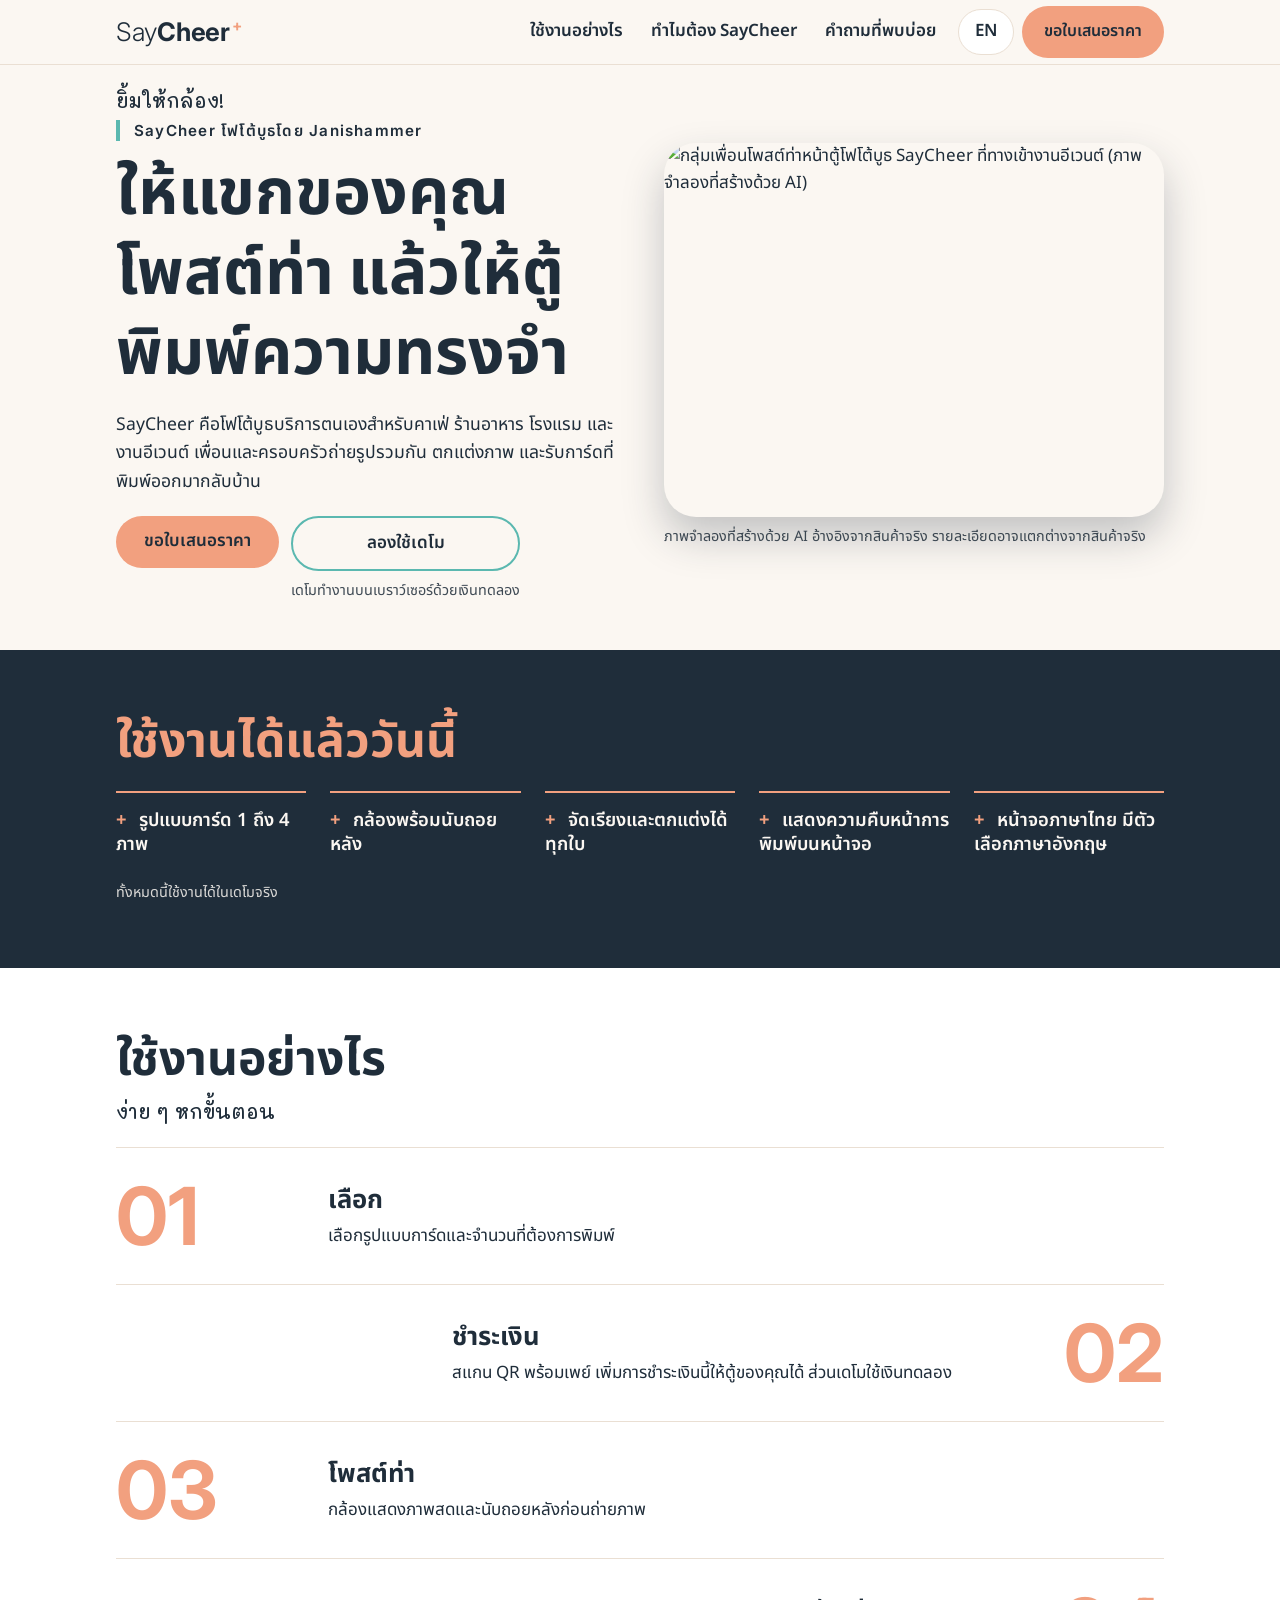
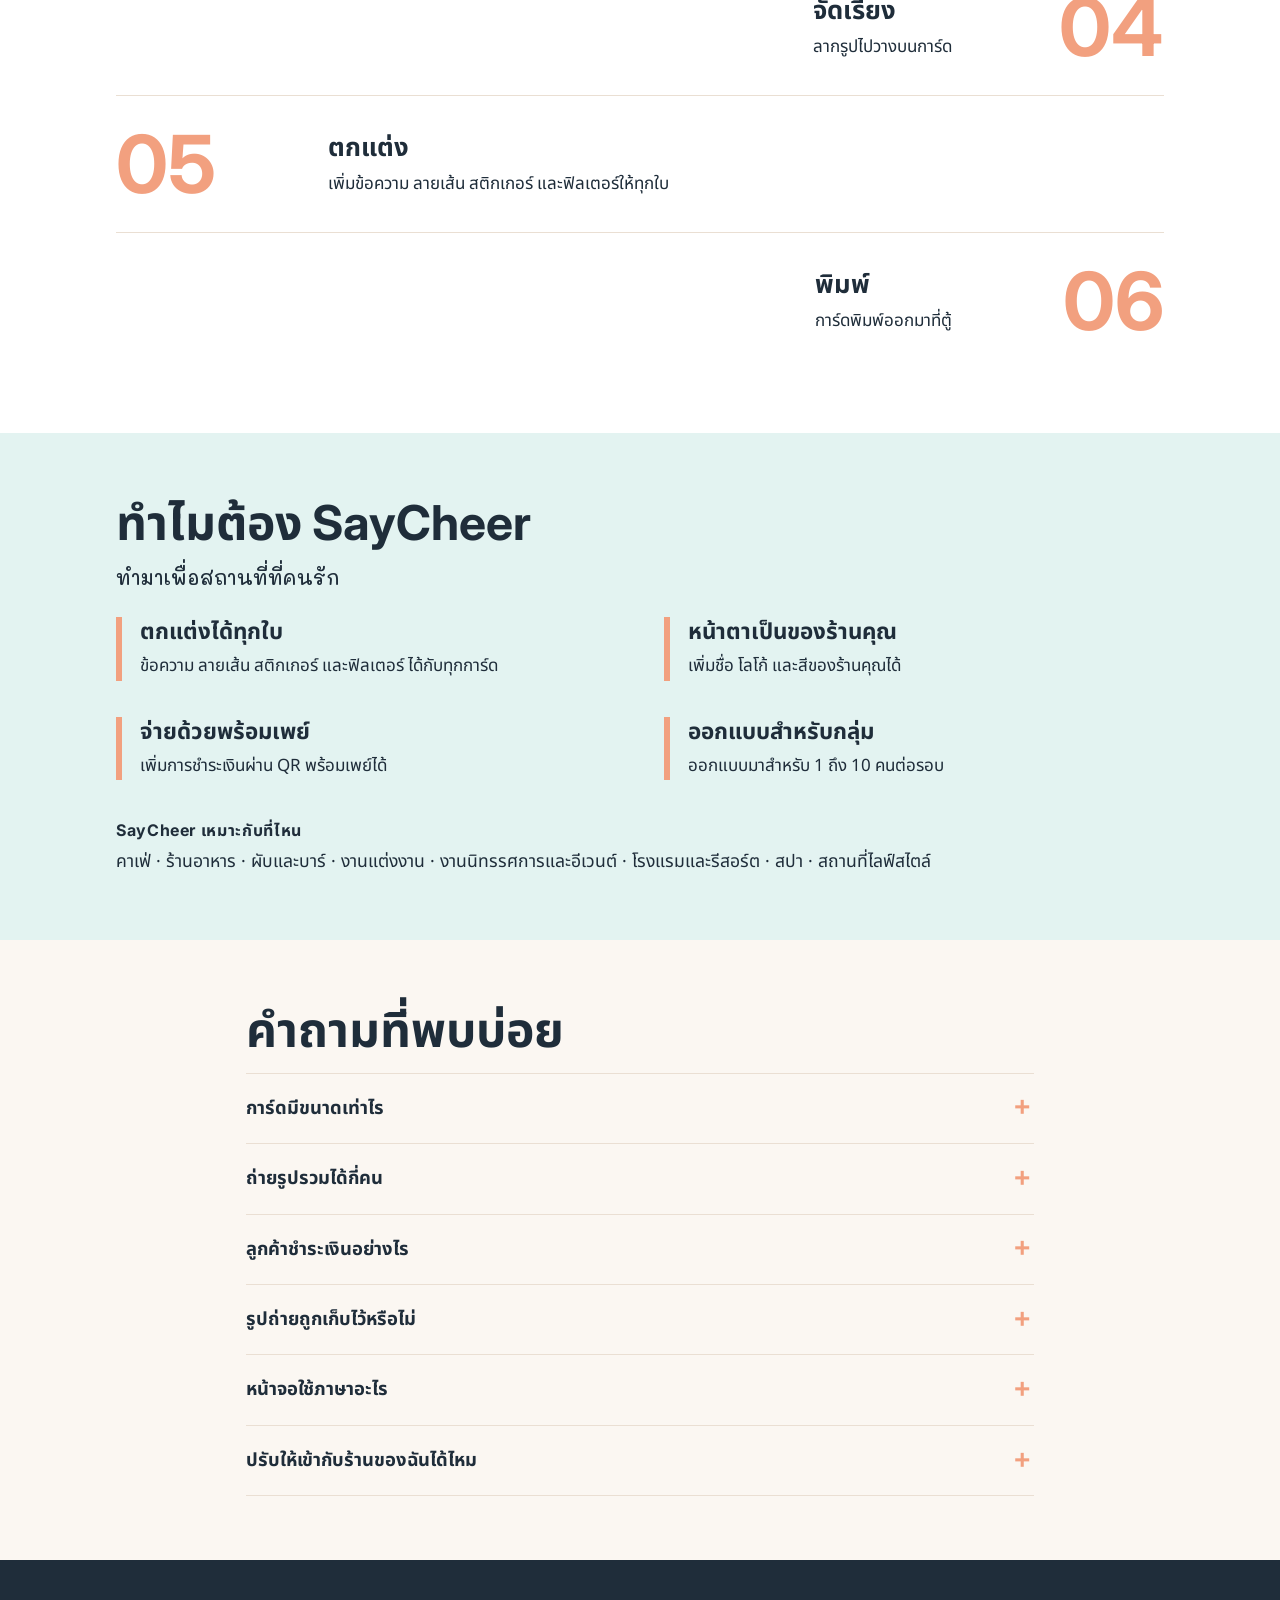
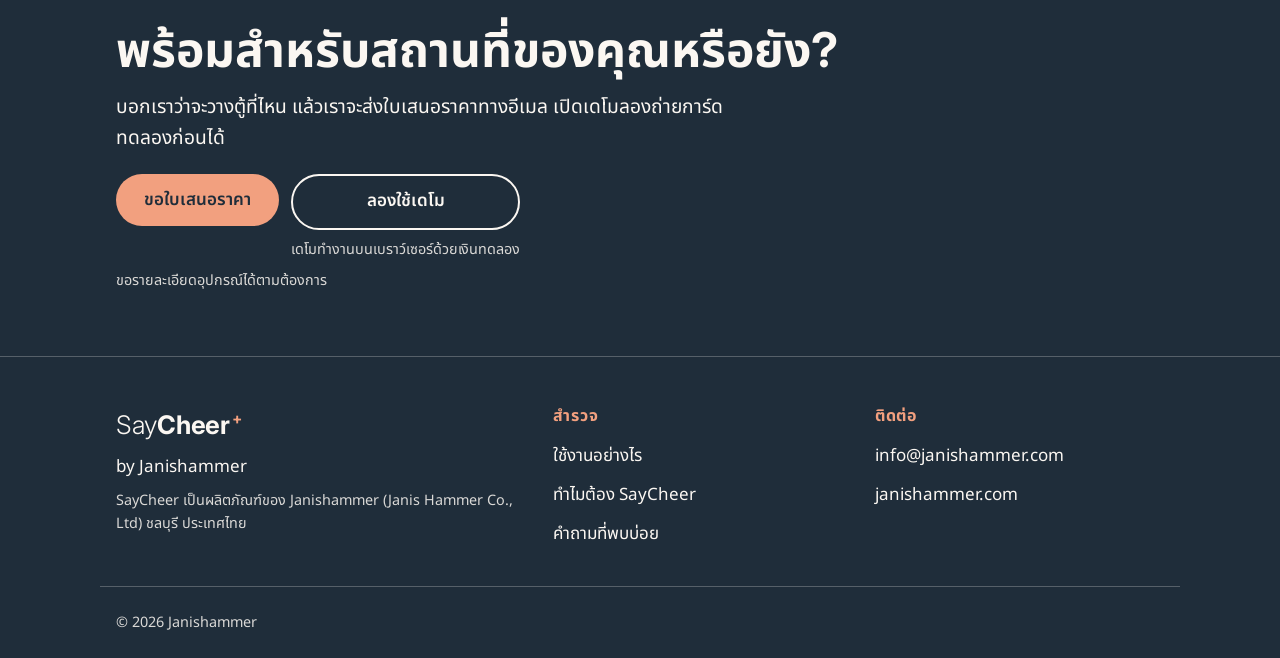
==== th/index.html @ a8ed73ec "SayCheer SEO launch: remove noindex, add sitemap, Organization schema, GA4 Order CC_SESSION_saycheer" ====
<!DOCTYPE html>
<html lang="th">
<head>
  <meta charset="utf-8">
  <meta name="viewport" content="width=device-width, initial-scale=1">
  <title>SayCheer โฟโต้บูธโดย Janishammer | ตู้ถ่ายรูปปรับแต่งได้</title>
  <meta name="description" content="SayCheer โฟโต้บูธโดย Janishammer ตู้ถ่ายรูปบริการตนเองสำหรับคาเฟ่ ร้านอาหาร โรงแรม และงานอีเวนต์ ถ่ายรูป ตกแต่ง พิมพ์ ขอใบเสนอราคาได้ทางอีเมล">
  <meta name="theme-color" content="#FBF7F2">
  <link rel="canonical" href="https://saycheer.janishammer.com/th/">
  <link rel="alternate" hreflang="en" href="https://saycheer.janishammer.com/">
  <link rel="alternate" hreflang="th" href="https://saycheer.janishammer.com/th/">
  <link rel="alternate" hreflang="x-default" href="https://saycheer.janishammer.com/">
  <meta property="og:title" content="SayCheer โฟโต้บูธโดย Janishammer | ตู้ถ่ายรูปปรับแต่งได้">
  <meta property="og:description" content="SayCheer โฟโต้บูธโดย Janishammer ตู้ถ่ายรูปบริการตนเองสำหรับคาเฟ่ ร้านอาหาร โรงแรม และงานอีเวนต์ ถ่ายรูป ตกแต่ง พิมพ์ ขอใบเสนอราคาได้ทางอีเมล">
  <meta property="og:image" content="https://res.cloudinary.com/dfiomi0lb/image/upload/v1794246489/Business/Saycheer/website_generated/event_entrance_asean_v2.jpg">
  <meta property="og:image:alt" content="กลุ่มเพื่อนโพสต์ท่าหน้าตู้โฟโต้บูธ SayCheer ที่ทางเข้างานอีเวนต์ (ภาพจำลองที่สร้างด้วย AI)">
  <meta property="og:url" content="https://saycheer.janishammer.com/th/">
  <meta property="og:type" content="website">
  <meta property="og:locale" content="th_TH">
  <meta property="og:site_name" content="SayCheer by Janishammer">
  <meta name="twitter:card" content="summary_large_image">
  <meta name="twitter:title" content="SayCheer โฟโต้บูธโดย Janishammer | ตู้ถ่ายรูปปรับแต่งได้">
  <meta name="twitter:description" content="SayCheer โฟโต้บูธโดย Janishammer ตู้ถ่ายรูปบริการตนเองสำหรับคาเฟ่ ร้านอาหาร โรงแรม และงานอีเวนต์ ถ่ายรูป ตกแต่ง พิมพ์ ขอใบเสนอราคาได้ทางอีเมล">
  <meta name="twitter:image" content="https://res.cloudinary.com/dfiomi0lb/image/upload/v1794246489/Business/Saycheer/website_generated/event_entrance_asean_v2.jpg">
  <link rel="preconnect" href="https://fonts.googleapis.com">
  <link rel="preconnect" href="https://fonts.gstatic.com" crossorigin>
  <link href="https://fonts.googleapis.com/css2?family=Caveat&amp;family=Inter:wght@300;400;600;700&amp;family=Mali:wght@500&amp;family=Noto+Sans+Thai:wght@400;600&amp;display=swap" rel="stylesheet">
  <link rel="stylesheet" href="/style.css">
  <script type="application/ld+json">
{
  "@context": "https://schema.org",
  "@type": "Organization",
  "@id": "https://saycheer.janishammer.com/#organization",
  "name": "SayCheer by Janishammer",
  "url": "https://saycheer.janishammer.com/",
  "description": "SayCheer โฟโต้บูธโดย Janishammer ตู้ถ่ายรูปบริการตนเองสำหรับคาเฟ่ ร้านอาหาร โรงแรม และงานอีเวนต์ ถ่ายรูป ตกแต่ง พิมพ์ ขอใบเสนอราคาได้ทางอีเมล",
  "image": "https://res.cloudinary.com/dfiomi0lb/image/upload/v1794246489/Business/Saycheer/website_generated/event_entrance_asean_v2.jpg"
}
  </script>
  <script async src="https://www.googletagmanager.com/gtag/js?id=G-HB2ZXSZY0Z"></script>
  <script>
    window.dataLayer = window.dataLayer || [];
    function gtag(){dataLayer.push(arguments);}
    gtag('js', new Date());
    gtag('config', 'G-HB2ZXSZY0Z');
  </script>
</head>
<body>
  <header class="bar">
    <div class="wrap bar-in">
      <a class="wordmark" href="/th/" aria-label="SayCheer"><span class="w-say">Say</span><span class="w-cheer">Cheer</span><span class="w-spark" aria-hidden="true">+</span></a>
      <nav class="links" aria-label="Sections"><a href="#how">ใช้งานอย่างไร</a><a href="#why">ทำไมต้อง SayCheer</a><a href="#faq">คำถามที่พบบ่อย</a></nav>
      <a class="lang lang-bar" href="/" hreflang="en" lang="en">EN</a>
      <a class="btn btn-primary btn-bar" href="mailto:info@janishammer.com?subject=%E0%B8%82%E0%B8%AD%E0%B9%83%E0%B8%9A%E0%B9%80%E0%B8%AA%E0%B8%99%E0%B8%AD%E0%B8%A3%E0%B8%B2%E0%B8%84%E0%B8%B2%20SayCheer&amp;body=%E0%B8%9B%E0%B8%A3%E0%B8%B0%E0%B9%80%E0%B8%A0%E0%B8%97%E0%B8%AA%E0%B8%96%E0%B8%B2%E0%B8%99%E0%B8%97%E0%B8%B5%E0%B9%88%E0%B8%AB%E0%B8%A3%E0%B8%B7%E0%B8%AD%E0%B8%87%E0%B8%B2%E0%B8%99%3A%0D%0A%E0%B9%80%E0%B8%A1%E0%B8%B7%E0%B8%AD%E0%B8%87%3A%0D%0A%E0%B8%A7%E0%B8%B1%E0%B8%99%E0%B8%97%E0%B8%B5%E0%B9%88%20%28%E0%B8%96%E0%B9%89%E0%B8%B2%E0%B9%80%E0%B8%9B%E0%B9%87%E0%B8%99%E0%B8%87%E0%B8%B2%E0%B8%99%E0%B8%AD%E0%B8%B5%E0%B9%80%E0%B8%A7%E0%B8%99%E0%B8%95%E0%B9%8C%29%3A%0D%0A%E0%B8%8A%E0%B8%B7%E0%B9%88%E0%B8%AD%E0%B9%81%E0%B8%A5%E0%B8%B0%E0%B9%80%E0%B8%9A%E0%B8%AD%E0%B8%A3%E0%B9%8C%E0%B9%82%E0%B8%97%E0%B8%A3%E0%B8%AB%E0%B8%A3%E0%B8%B7%E0%B8%AD%E0%B8%AD%E0%B8%B5%E0%B9%80%E0%B8%A1%E0%B8%A5%E0%B8%82%E0%B8%AD%E0%B8%87%E0%B8%84%E0%B8%B8%E0%B8%93%3A">ขอใบเสนอราคา</a>
      <details class="menu">
        <summary>เมนู</summary>
        <div class="menu-panel"><a href="#how">ใช้งานอย่างไร</a><a href="#why">ทำไมต้อง SayCheer</a><a href="#faq">คำถามที่พบบ่อย</a><a class="lang" href="/" hreflang="en" lang="en">EN</a></div>
      </details>
    </div>
  </header>
  <main>
    <section class="hero">
      <div class="wrap hero-grid">
        <div class="hero-head">
          <p class="hand hand-th">ยิ้มให้กล้อง!</p>
          <h1><span class="h1-brand">SayCheer โฟโต้บูธโดย Janishammer</span><span class="h1-line">ให้แขกของคุณโพสต์ท่า แล้วให้ตู้พิมพ์ความทรงจำ</span></h1>
        </div>
        <figure class="hero-pic">
          <img src="https://res.cloudinary.com/dfiomi0lb/image/upload/v1794246489/Business/Saycheer/website_generated/event_entrance_asean_v2.jpg" width="1200" height="896" loading="eager" fetchpriority="high" alt="กลุ่มเพื่อนโพสต์ท่าหน้าตู้โฟโต้บูธ SayCheer ที่ทางเข้างานอีเวนต์ (ภาพจำลองที่สร้างด้วย AI)">
          <figcaption class="small">ภาพจำลองที่สร้างด้วย AI อ้างอิงจากสินค้าจริง รายละเอียดอาจแตกต่างจากสินค้าจริง</figcaption>
        </figure>
        <p class="hero-text">SayCheer คือโฟโต้บูธบริการตนเองสำหรับคาเฟ่ ร้านอาหาร โรงแรม และงานอีเวนต์ เพื่อนและครอบครัวถ่ายรูปรวมกัน ตกแต่งภาพ และรับการ์ดที่พิมพ์ออกมากลับบ้าน</p>
        <div class="hero-cta">
          <div class="btns">
            <a class="btn btn-primary" href="mailto:info@janishammer.com?subject=%E0%B8%82%E0%B8%AD%E0%B9%83%E0%B8%9A%E0%B9%80%E0%B8%AA%E0%B8%99%E0%B8%AD%E0%B8%A3%E0%B8%B2%E0%B8%84%E0%B8%B2%20SayCheer&amp;body=%E0%B8%9B%E0%B8%A3%E0%B8%B0%E0%B9%80%E0%B8%A0%E0%B8%97%E0%B8%AA%E0%B8%96%E0%B8%B2%E0%B8%99%E0%B8%97%E0%B8%B5%E0%B9%88%E0%B8%AB%E0%B8%A3%E0%B8%B7%E0%B8%AD%E0%B8%87%E0%B8%B2%E0%B8%99%3A%0D%0A%E0%B9%80%E0%B8%A1%E0%B8%B7%E0%B8%AD%E0%B8%87%3A%0D%0A%E0%B8%A7%E0%B8%B1%E0%B8%99%E0%B8%97%E0%B8%B5%E0%B9%88%20%28%E0%B8%96%E0%B9%89%E0%B8%B2%E0%B9%80%E0%B8%9B%E0%B9%87%E0%B8%99%E0%B8%87%E0%B8%B2%E0%B8%99%E0%B8%AD%E0%B8%B5%E0%B9%80%E0%B8%A7%E0%B8%99%E0%B8%95%E0%B9%8C%29%3A%0D%0A%E0%B8%8A%E0%B8%B7%E0%B9%88%E0%B8%AD%E0%B9%81%E0%B8%A5%E0%B8%B0%E0%B9%80%E0%B8%9A%E0%B8%AD%E0%B8%A3%E0%B9%8C%E0%B9%82%E0%B8%97%E0%B8%A3%E0%B8%AB%E0%B8%A3%E0%B8%B7%E0%B8%AD%E0%B8%AD%E0%B8%B5%E0%B9%80%E0%B8%A1%E0%B8%A5%E0%B8%82%E0%B8%AD%E0%B8%87%E0%B8%84%E0%B8%B8%E0%B8%93%3A">ขอใบเสนอราคา</a>
            <div class="demo"><a class="btn btn-outline" href="https://saycheer-demo.csmittee.workers.dev" target="_blank" rel="noopener">ลองใช้เดโม</a>
            <p class="small">เดโมทำงานบนเบราว์เซอร์ด้วยเงินทดลอง</p></div>
          </div>
        </div>
      </div>
    </section>
    <section class="band band-ink band-work">
      <div class="wrap">
        <h2>ใช้งานได้แล้ววันนี้</h2>
        <ul class="work">
          <li>รูปแบบการ์ด 1 ถึง 4 ภาพ</li>
          <li>กล้องพร้อมนับถอยหลัง</li>
          <li>จัดเรียงและตกแต่งได้ทุกใบ</li>
          <li>แสดงความคืบหน้าการพิมพ์บนหน้าจอ</li>
          <li>หน้าจอภาษาไทย มีตัวเลือกภาษาอังกฤษ</li>
        </ul>
        <p class="small">ทั้งหมดนี้ใช้งานได้ในเดโมจริง</p>
      </div>
    </section>
    <section class="how" id="how">
      <div class="wrap">
        <h2>ใช้งานอย่างไร</h2>
        <p class="hand hand-th">ง่าย ๆ หกขั้นตอน</p>
        <ol class="rows">
        <li class="row">
          <span class="num" aria-hidden="true">01</span>
          <div class="row-text"><h3>เลือก</h3><p>เลือกรูปแบบการ์ดและจำนวนที่ต้องการพิมพ์</p></div>
        </li>
        <li class="row">
          <span class="num" aria-hidden="true">02</span>
          <div class="row-text"><h3>ชำระเงิน</h3><p>สแกน QR พร้อมเพย์ เพิ่มการชำระเงินนี้ให้ตู้ของคุณได้ ส่วนเดโมใช้เงินทดลอง</p></div>
        </li>
        <li class="row">
          <span class="num" aria-hidden="true">03</span>
          <div class="row-text"><h3>โพสต์ท่า</h3><p>กล้องแสดงภาพสดและนับถอยหลังก่อนถ่ายภาพ</p></div>
        </li>
        <li class="row">
          <span class="num" aria-hidden="true">04</span>
          <div class="row-text"><h3>จัดเรียง</h3><p>ลากรูปไปวางบนการ์ด</p></div>
        </li>
        <li class="row">
          <span class="num" aria-hidden="true">05</span>
          <div class="row-text"><h3>ตกแต่ง</h3><p>เพิ่มข้อความ ลายเส้น สติกเกอร์ และฟิลเตอร์ให้ทุกใบ</p></div>
        </li>
        <li class="row">
          <span class="num" aria-hidden="true">06</span>
          <div class="row-text"><h3>พิมพ์</h3><p>การ์ดพิมพ์ออกมาที่ตู้</p></div>
        </li>
        </ol>
      </div>
    </section>
    <section class="why" id="why">
      <div class="wrap">
        <h2>ทำไมต้อง SayCheer</h2>
        <p class="hand hand-th">ทำมาเพื่อสถานที่ที่คนรัก</p>
        <div class="reasons">
          <div class="reason"><h3>ตกแต่งได้ทุกใบ</h3><p>ข้อความ ลายเส้น สติกเกอร์ และฟิลเตอร์ ได้กับทุกการ์ด</p></div>
          <div class="reason"><h3>หน้าตาเป็นของร้านคุณ</h3><p>เพิ่มชื่อ โลโก้ และสีของร้านคุณได้</p></div>
          <div class="reason"><h3>จ่ายด้วยพร้อมเพย์</h3><p>เพิ่มการชำระเงินผ่าน QR พร้อมเพย์ได้</p></div>
          <div class="reason"><h3>ออกแบบสำหรับกลุ่ม</h3><p>ออกแบบมาสำหรับ 1 ถึง 10 คนต่อรอบ</p></div>
        </div>
        <h3 class="fit-h">SayCheer เหมาะกับที่ไหน</h3>
        <p class="fit">คาเฟ่ · ร้านอาหาร · ผับและบาร์ · งานแต่งงาน · งานนิทรรศการและอีเวนต์ · โรงแรมและรีสอร์ต · สปา · สถานที่ไลฟ์สไตล์</p>
      </div>
    </section>
    <section class="faq" id="faq">
      <div class="wrap">
        <h2>คำถามที่พบบ่อย</h2>
        <details class="qa"><summary>การ์ดมีขนาดเท่าไร</summary><p>การ์ดออกแบบเป็นโปสการ์ดขนาด 6 x 4 นิ้วทุกรูปแบบ</p></details>
        <details class="qa"><summary>ถ่ายรูปรวมได้กี่คน</summary><p>SayCheer ออกแบบมาสำหรับกลุ่ม 1 ถึง 10 คน</p></details>
        <details class="qa"><summary>ลูกค้าชำระเงินอย่างไร</summary><p>สแกน QR พร้อมเพย์ เพิ่มการชำระเงินนี้ให้ตู้ของคุณได้ ส่วนเดโมใช้เงินทดลอง</p></details>
        <details class="qa"><summary>รูปถ่ายถูกเก็บไว้หรือไม่</summary><p>รูปอยู่ในหน่วยความจำของตู้ระหว่างใช้งานเท่านั้น และถูกลบเมื่อจบรอบ</p></details>
        <details class="qa"><summary>หน้าจอใช้ภาษาอะไร</summary><p>ภาษาไทย และมีตัวเลือกภาษาอังกฤษ</p></details>
        <details class="qa"><summary>ปรับให้เข้ากับร้านของฉันได้ไหม</summary><p>เพิ่มชื่อ โลโก้ และสีของร้านคุณได้</p></details>
      </div>
    </section>
    <section class="band band-ink band-cta">
      <div class="wrap">
        <h2>พร้อมสำหรับสถานที่ของคุณหรือยัง?</h2>
        <p class="cta-line">บอกเราว่าจะวางตู้ที่ไหน แล้วเราจะส่งใบเสนอราคาทางอีเมล เปิดเดโมลองถ่ายการ์ดทดลองก่อนได้</p>
        <div class="btns btns-dark">
            <a class="btn btn-primary" href="mailto:info@janishammer.com?subject=%E0%B8%82%E0%B8%AD%E0%B9%83%E0%B8%9A%E0%B9%80%E0%B8%AA%E0%B8%99%E0%B8%AD%E0%B8%A3%E0%B8%B2%E0%B8%84%E0%B8%B2%20SayCheer&amp;body=%E0%B8%9B%E0%B8%A3%E0%B8%B0%E0%B9%80%E0%B8%A0%E0%B8%97%E0%B8%AA%E0%B8%96%E0%B8%B2%E0%B8%99%E0%B8%97%E0%B8%B5%E0%B9%88%E0%B8%AB%E0%B8%A3%E0%B8%B7%E0%B8%AD%E0%B8%87%E0%B8%B2%E0%B8%99%3A%0D%0A%E0%B9%80%E0%B8%A1%E0%B8%B7%E0%B8%AD%E0%B8%87%3A%0D%0A%E0%B8%A7%E0%B8%B1%E0%B8%99%E0%B8%97%E0%B8%B5%E0%B9%88%20%28%E0%B8%96%E0%B9%89%E0%B8%B2%E0%B9%80%E0%B8%9B%E0%B9%87%E0%B8%99%E0%B8%87%E0%B8%B2%E0%B8%99%E0%B8%AD%E0%B8%B5%E0%B9%80%E0%B8%A7%E0%B8%99%E0%B8%95%E0%B9%8C%29%3A%0D%0A%E0%B8%8A%E0%B8%B7%E0%B9%88%E0%B8%AD%E0%B9%81%E0%B8%A5%E0%B8%B0%E0%B9%80%E0%B8%9A%E0%B8%AD%E0%B8%A3%E0%B9%8C%E0%B9%82%E0%B8%97%E0%B8%A3%E0%B8%AB%E0%B8%A3%E0%B8%B7%E0%B8%AD%E0%B8%AD%E0%B8%B5%E0%B9%80%E0%B8%A1%E0%B8%A5%E0%B8%82%E0%B8%AD%E0%B8%87%E0%B8%84%E0%B8%B8%E0%B8%93%3A">ขอใบเสนอราคา</a>
            <div class="demo"><a class="btn btn-outline" href="https://saycheer-demo.csmittee.workers.dev" target="_blank" rel="noopener">ลองใช้เดโม</a>
            <p class="small">เดโมทำงานบนเบราว์เซอร์ด้วยเงินทดลอง</p></div>
          </div>
        <p class="small">ขอรายละเอียดอุปกรณ์ได้ตามต้องการ</p>
      </div>
    </section>
  </main>
  <footer class="foot">
    <div class="wrap foot-grid">
      <div class="foot-brand">
        <a class="wordmark" href="/th/" aria-label="SayCheer"><span class="w-say">Say</span><span class="w-cheer">Cheer</span><span class="w-spark" aria-hidden="true">+</span></a>
        <p>by Janishammer</p>
        <p class="small">SayCheer เป็นผลิตภัณฑ์ของ Janishammer (Janis Hammer Co., Ltd) ชลบุรี ประเทศไทย</p>
      </div>
      <div class="foot-col">
        <h3>สำรวจ</h3>
        <a href="#how">ใช้งานอย่างไร</a><a href="#why">ทำไมต้อง SayCheer</a><a href="#faq">คำถามที่พบบ่อย</a>
      </div>
      <div class="foot-col">
        <h3>ติดต่อ</h3>
        <a href="mailto:info@janishammer.com?subject=%E0%B8%82%E0%B8%AD%E0%B9%83%E0%B8%9A%E0%B9%80%E0%B8%AA%E0%B8%99%E0%B8%AD%E0%B8%A3%E0%B8%B2%E0%B8%84%E0%B8%B2%20SayCheer">info@janishammer.com</a>
        <a href="https://janishammer.com/th/">janishammer.com</a>
      </div>
    </div>
    <div class="wrap foot-bottom"><p class="small">© 2026 Janishammer</p></div>
  </footer>
</body>
</html>
---- style.css ----
/* SayCheer site — single shared stylesheet (design v2, CC_SESSION_saycheer_design_v2).
   Tokens per docs/WEB_DESIGN_PATTERNS.md section 7. No other colours except white and the 1px border #EADFD3. */
:root {
  --ink: #1F2D3A;
  --teal: #5BB8B0;
  --peach: #F2A07F;
  --cream: #FBF7F2;
  --peach-soft: #FDE3D3;
  --teal-soft: #E3F3F1;
  --line: #EADFD3;
}
* { box-sizing: border-box; }
html { -webkit-text-size-adjust: 100%; scroll-behavior: smooth; }
body {
  margin: 0;
  background: var(--cream);
  color: var(--ink);
  font-family: "Inter", system-ui, -apple-system, "Segoe UI", Roboto, "Helvetica Neue", Arial, sans-serif;
  font-size: 17px;
  line-height: 1.6;
}
html[lang="th"] body { font-family: "Noto Sans Thai", "Inter", system-ui, sans-serif; }
.wrap { max-width: 1080px; margin: 0 auto; padding: 0 16px; }
h1, h2, h3 { font-family: "Inter", "Noto Sans Thai", system-ui, sans-serif; font-weight: 700; line-height: 1.1; margin: 0 0 16px; }
h2 { font-size: 2.2rem; }
h3 { font-size: 1.4rem; line-height: 1.25; }
p { margin: 0 0 14px; }
a { color: inherit; }
.small { font-size: 0.9rem; opacity: 0.85; margin: 8px 0 0; }
.hand { font-size: 1.5rem; margin: 0 0 8px; line-height: 1.2; }
.hand-en { font-family: "Caveat", cursive; }
.hand-th { font-family: "Mali", "Noto Sans Thai", cursive; font-weight: 500; font-size: 1.2rem; }
section[id] { scroll-margin-top: 80px; }
section { padding: 4rem 0; }

/* top bar */
.bar { position: sticky; top: 0; z-index: 50; background: var(--cream); border-bottom: 1px solid var(--line); }
.bar-in { display: flex; align-items: center; gap: 8px; min-height: 64px; }
.wordmark { color: var(--ink); text-decoration: none; font-size: 1.3rem; letter-spacing: -0.01em; font-family: "Inter", sans-serif; margin-right: auto; white-space: nowrap; }
.w-say { font-weight: 300; }
.w-cheer { font-weight: 700; }
.w-spark { color: var(--peach); font-weight: 700; font-size: 0.6em; vertical-align: super; margin-left: 2px; }
.links, .lang-bar { display: none; }
.links a { text-decoration: none; font-weight: 600; margin: 0 14px; }
.links a:hover { text-decoration: underline; text-decoration-color: var(--peach); text-underline-offset: 6px; }
.lang { font-weight: 600; text-decoration: none; padding: 10px 16px; border: 1px solid var(--line); border-radius: 999px; background: #fff; }
.btn-bar { white-space: normal; min-height: 44px; padding: 6px 12px; font-size: 0.82rem; line-height: 1.15; max-width: 132px; }
.menu { position: relative; }
.menu summary { list-style: none; cursor: pointer; font-weight: 600; font-size: 0.9rem; padding: 10px 12px; border: 1px solid var(--line); border-radius: 999px; background: #fff; min-height: 44px; display: flex; align-items: center; }
.menu summary::-webkit-details-marker { display: none; }
.menu-panel { position: absolute; right: 0; top: 52px; width: 240px; background: #fff; border: 1px solid var(--line); border-radius: 20px; padding: 12px; display: flex; flex-direction: column; gap: 4px; box-shadow: 0 20px 40px rgba(31, 45, 58, 0.25); }
.menu-panel a { padding: 12px; text-decoration: none; font-weight: 600; border-radius: 12px; }
.menu-panel a:hover { background: var(--peach-soft); }
.menu-panel .lang { border: 0; background: var(--teal-soft); text-align: center; margin-top: 4px; }

/* buttons */
.btn { white-space: nowrap; display: inline-flex; align-items: center; justify-content: center; min-height: 52px; padding: 12px 28px; border-radius: 999px; font-weight: 600; text-decoration: none; text-align: center; transition: transform 0.15s ease; }
.btn:hover { transform: translateY(-2px); }
.btn-primary { background: var(--peach); color: var(--ink); }
.btn-outline { border: 2px solid var(--teal); color: var(--ink); background: transparent; }
.btns { display: flex; flex-direction: column; gap: 12px; margin-top: 20px; }
.demo { display: flex; flex-direction: column; }
.demo .btn { width: 100%; }

/* hero */
.hero { padding: 1.5rem 0 3rem; }
.hero-grid { display: grid; grid-template-columns: minmax(0, 1fr); gap: 20px; }
.hero-head { order: 1; }
.hero-cta { order: 2; }
.hero-pic { order: 3; }
.hero-text { order: 4; }
.hero-grid > * { min-width: 0; }
.hero h1 { margin: 0; }
.h1-brand { display: block; font-size: 0.95rem; font-weight: 600; letter-spacing: 0.08em; line-height: 1.4; margin-bottom: 10px; padding-left: 14px; border-left: 4px solid var(--teal); }
.h1-line { display: block; font-size: 2.6rem; font-weight: 700; line-height: 1.1; letter-spacing: -0.02em; }
html[lang="th"] .h1-line { line-height: 1.25; letter-spacing: 0; }
.hero-pic { margin: 0; }
.hero-pic img { max-width: 100%; height: auto; display: block; border-radius: 32px; box-shadow: 0 20px 40px rgba(31, 45, 58, 0.25); }
.hero-text { font-size: 1.1rem; margin: 0; }
.hero-cta .btns { margin-top: 0; }

/* dark bands */
.band-ink { background: var(--ink); color: var(--cream); }
.band-ink h2 { color: var(--cream); }
.band-ink .btn-outline { border-color: var(--cream); color: var(--cream); }
.band-work h2 { color: var(--peach); }
.work { list-style: none; margin: 24px 0 0; padding: 0; display: grid; gap: 0; }
.work li { font-size: 1.4rem; font-weight: 600; line-height: 1.3; padding: 16px 0; border-top: 1px solid rgba(251, 247, 242, 0.25); }
.work li::before { content: "+"; color: var(--peach); font-weight: 700; margin-right: 12px; }

/* how it works: alternating rows */
.how { background: #fff; }
.rows { list-style: none; margin: 24px 0 0; padding: 0; }
.row { display: grid; grid-template-columns: minmax(0, 1fr); gap: 4px; padding: 28px 0; border-top: 1px solid var(--line); align-items: center; }
.num { font-size: 5rem; font-weight: 700; line-height: 1; color: var(--peach); font-family: "Inter", sans-serif; }
.row h3 { font-size: 1.6rem; margin-bottom: 8px; }
.row p { margin: 0; max-width: 520px; }

/* why */
.why { background: var(--teal-soft); }
.reasons { display: grid; gap: 28px; margin-top: 28px; }
.reason { border-left: 6px solid var(--peach); padding-left: 18px; }
.reason h3 { margin-bottom: 8px; }
.reason p { margin: 0; }
.fit-h { font-size: 1rem; font-weight: 700; margin: 40px 0 8px; letter-spacing: 0.04em; }
.fit { margin: 0; font-size: 1.1rem; }

/* FAQ */
.faq .wrap { max-width: 820px; }
.qa { border-top: 1px solid var(--line); padding: 4px 0; }
.qa:last-of-type { border-bottom: 1px solid var(--line); }
.qa summary { list-style: none; cursor: pointer; font-weight: 700; font-size: 1.15rem; padding: 16px 40px 16px 0; position: relative; }
.qa summary::-webkit-details-marker { display: none; }
.qa summary::after { content: "+"; position: absolute; right: 4px; top: 50%; transform: translateY(-50%); color: var(--peach); font-size: 1.8rem; font-weight: 700; }
.qa[open] summary::after { content: "\2013"; }
.qa p { margin: 0 0 16px; max-width: 640px; }

/* closing band */
.band-cta .cta-line { font-size: 1.2rem; max-width: 640px; }

/* footer */
.foot { background: var(--ink); color: var(--cream); padding: 3rem 0 1.5rem; border-top: 1px solid rgba(251, 247, 242, 0.25); }
.foot .wordmark { color: var(--cream); }
.foot-grid { display: grid; gap: 32px; }
.foot-grid p { margin: 8px 0 0; }
.foot-col h3 { font-size: 1rem; letter-spacing: 0.06em; margin-bottom: 12px; color: var(--peach); }
.foot-col a { display: block; padding: 6px 0; text-decoration: none; }
.foot-col a:hover { text-decoration: underline; }
.foot-bottom { margin-top: 32px; border-top: 1px solid rgba(251, 247, 242, 0.25); padding-top: 16px; }

@media (min-width: 800px) {
  .row { grid-template-columns: 180px minmax(0, 1fr); gap: 32px; }
  .row:nth-child(even) { grid-template-columns: minmax(0, 1fr) 180px; }
  .row:nth-child(even) .num { order: 2; text-align: right; }
  .row:nth-child(even) .row-text { order: 1; margin-left: auto; }
  .reasons { grid-template-columns: 1fr 1fr; gap: 36px 48px; }
  .foot-grid { grid-template-columns: 1.4fr 1fr 1fr; }
  .links, .lang-bar { display: flex; align-items: center; }
  .menu { display: none; }
  .btn-bar { font-size: 1rem; padding: 10px 22px; max-width: none; line-height: 1.6; }
  .wordmark { font-size: 1.6rem; }
  .lang-bar { padding: 8px 16px; }
}
@media (min-width: 900px) {
  .hero-grid { grid-template-columns: minmax(0, 1fr) minmax(0, 1fr); grid-template-areas: "head pic" "text pic" "cta pic"; column-gap: 48px; row-gap: 20px; align-items: center; }
  .hero-head { grid-area: head; align-self: end; }
  .hero-pic { grid-area: pic; }
  .hero-text { grid-area: text; align-self: start; }
  .hero-cta { grid-area: cta; align-self: start; }
  .h1-line { font-size: 4rem; }
  .btns { flex-direction: row; flex-wrap: wrap; align-items: flex-start; }
}
@media (min-width: 640px) {
  h2 { font-size: 3rem; }
  .btns-dark { flex-direction: row; align-items: flex-start; }
}
@media (min-width: 1000px) {
  .work { grid-template-columns: repeat(5, minmax(0, 1fr)); gap: 24px; }
  .work li { border-top: 2px solid var(--peach); font-size: 1.15rem; }
}
@media (prefers-reduced-motion: reduce) {
  html { scroll-behavior: auto; }
  .btn { transition: none; }
  .btn:hover { transform: none; }
}
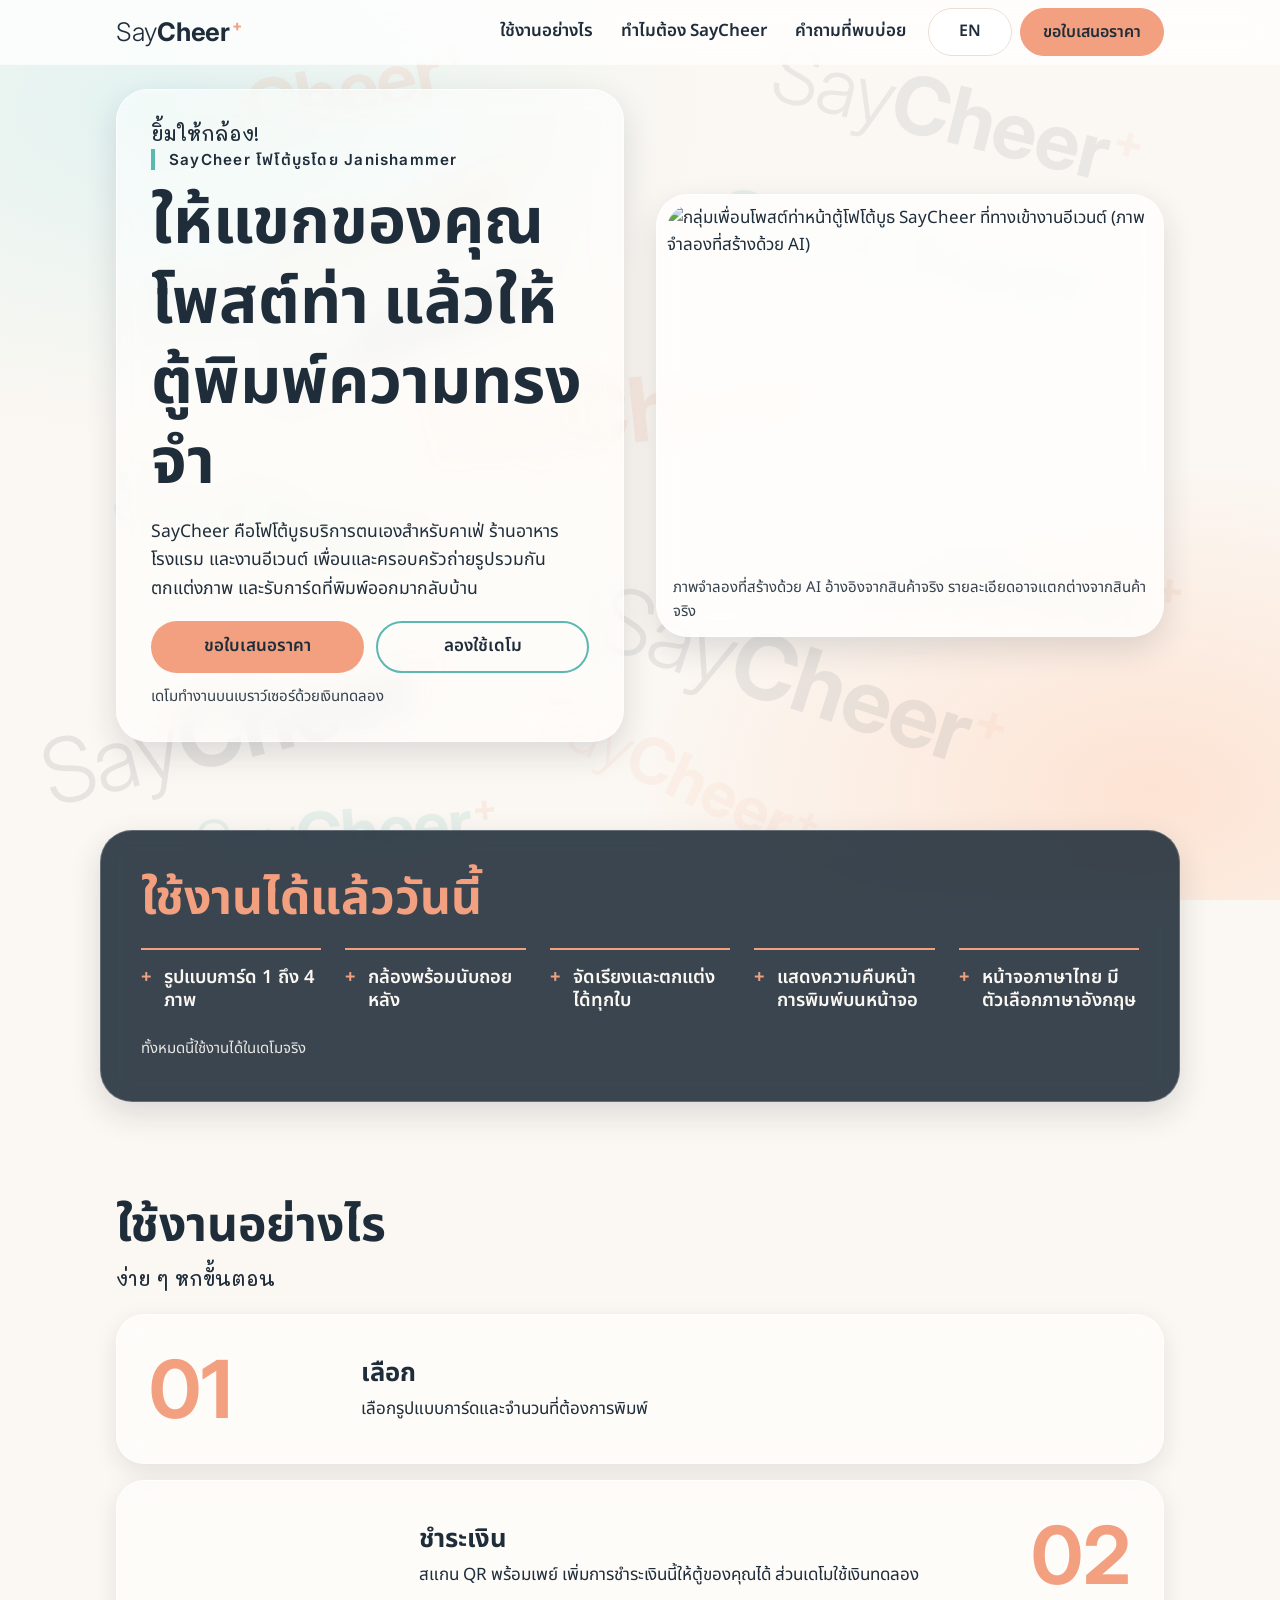
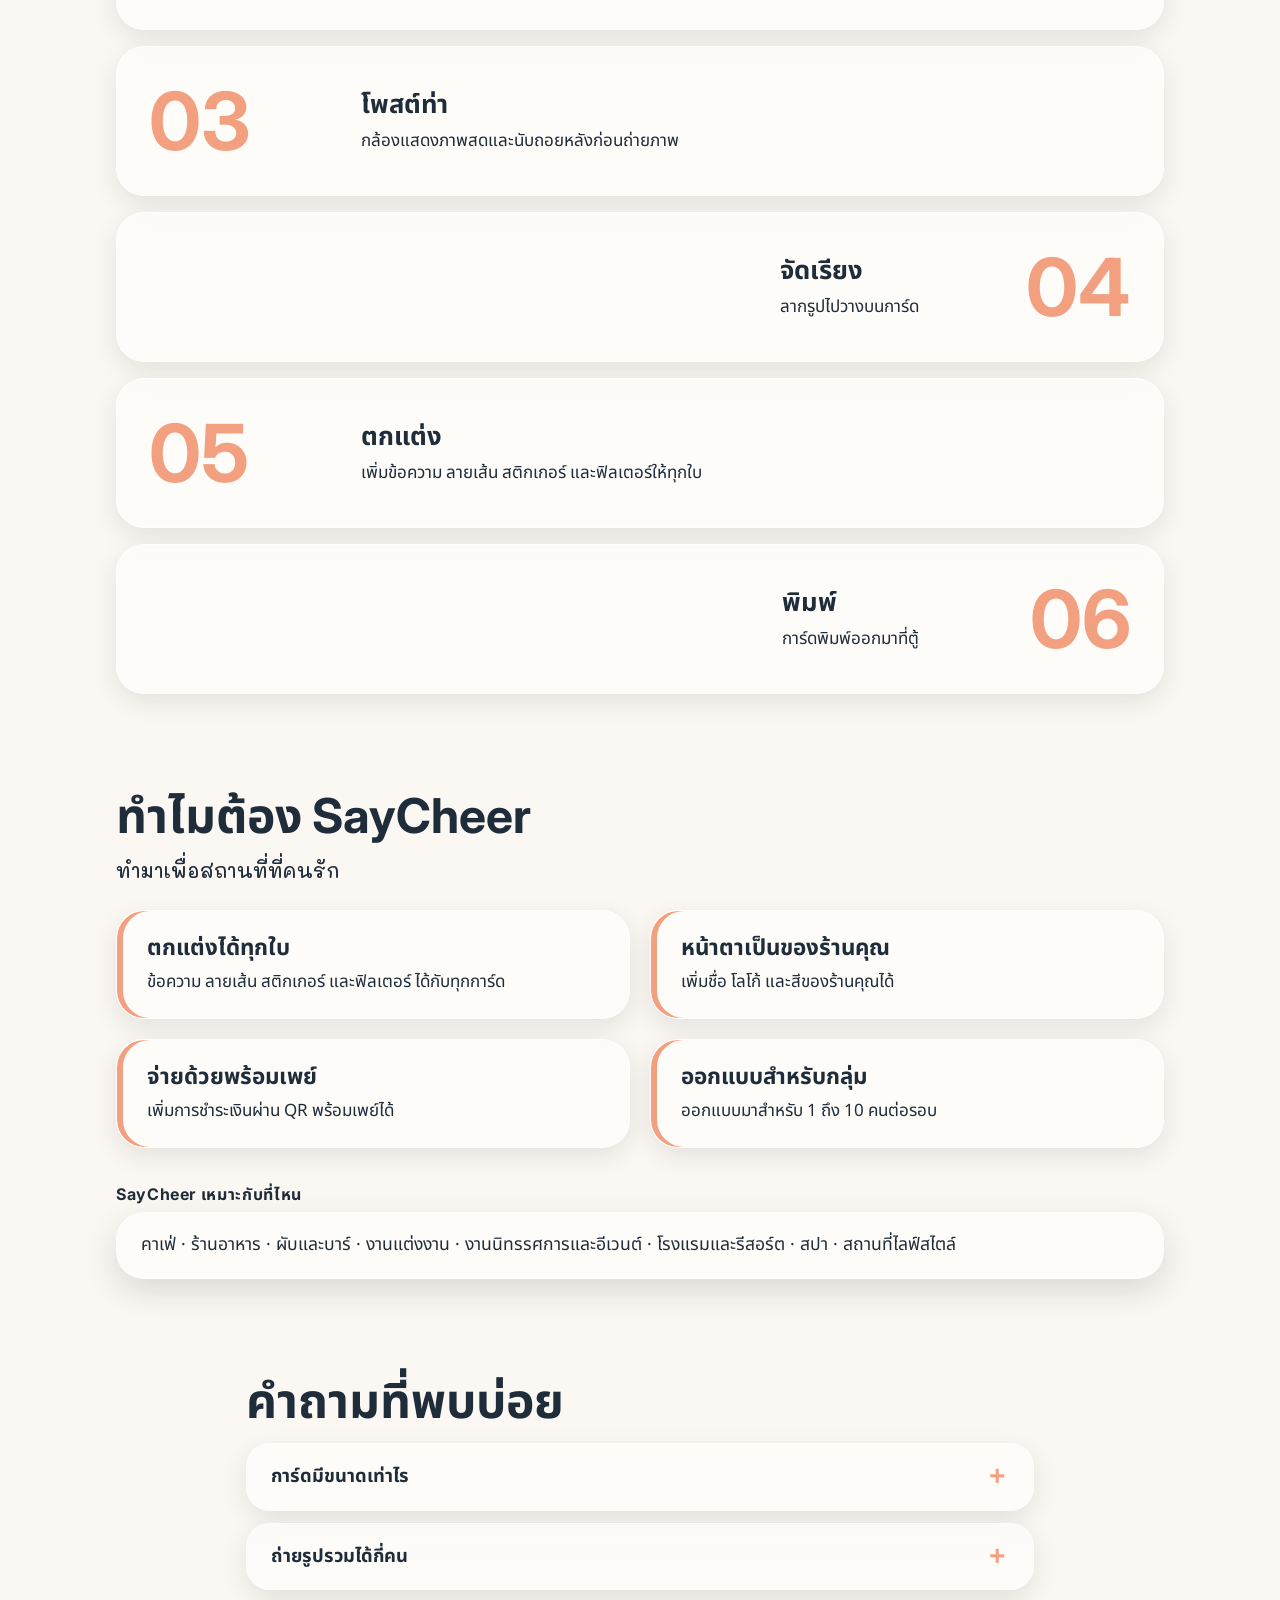
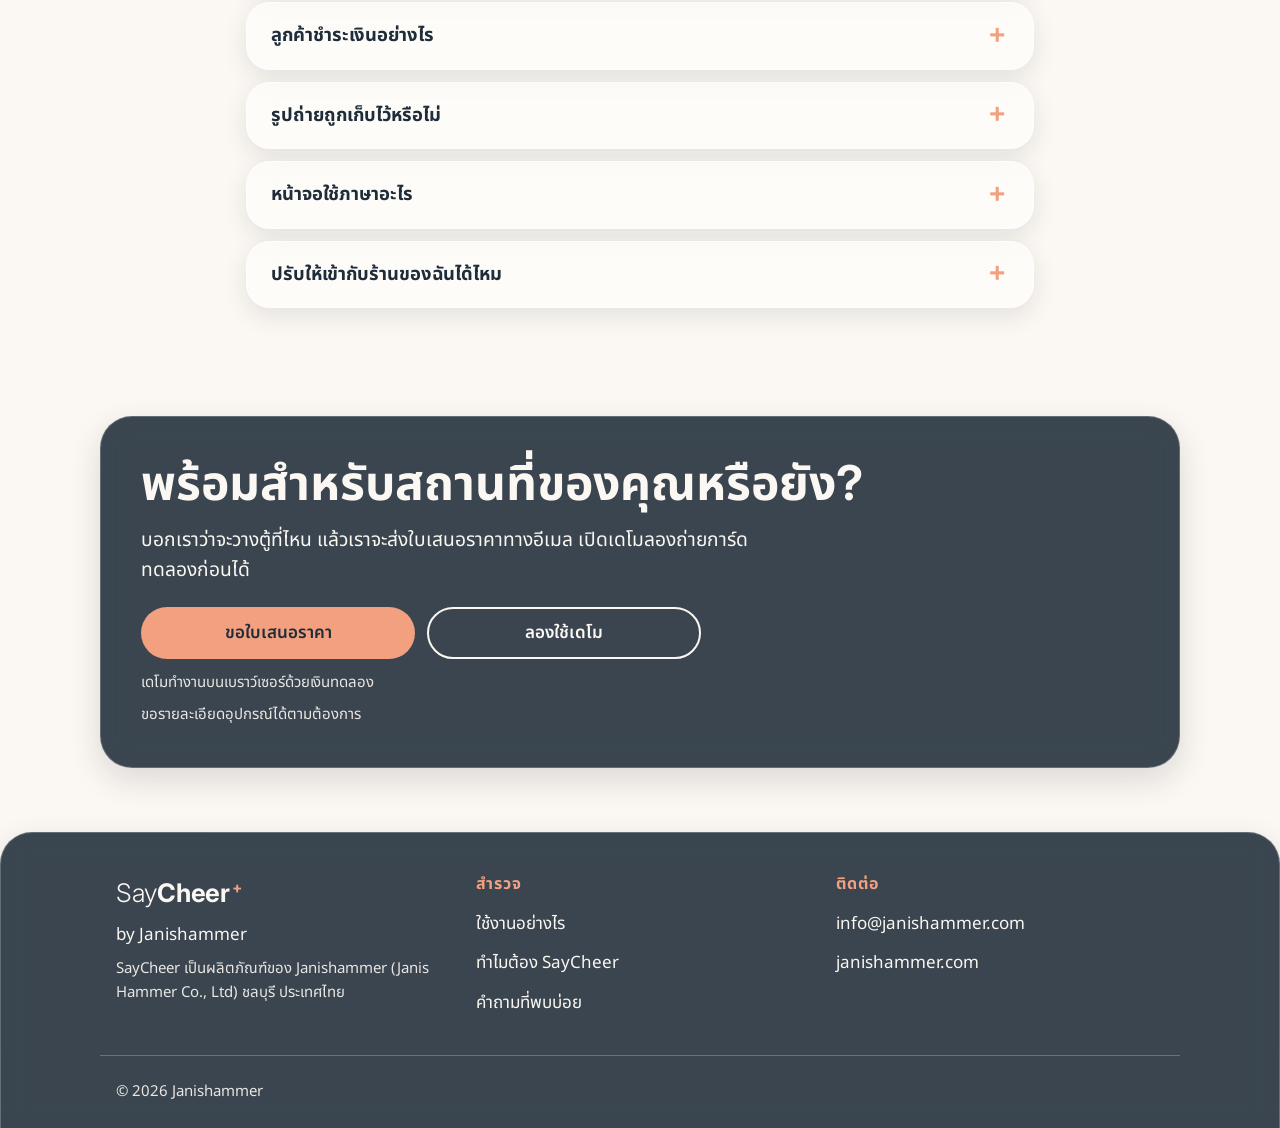
==== commit 44ce3446: "SayCheer look v3 (work in progress): fixed background, glass boxes, equal neighbours Co-Authored-By:" ====
--- a/th/index.html
+++ b/th/index.html
@@ -46,6 +46,20 @@
   </script>
 </head>
 <body>
+  <div class="bg" aria-hidden="true">
+    <span class="sp s1"><span class="w-say">Say</span><span class="w-cheer">Cheer</span><span class="w-spark">+</span></span>
+    <span class="sp s2"><span class="w-say">Say</span><span class="w-cheer">Cheer</span><span class="w-spark">+</span></span>
+    <span class="sp s3"><span class="w-say">Say</span><span class="w-cheer">Cheer</span><span class="w-spark">+</span></span>
+    <span class="sp s4"><span class="w-say">Say</span><span class="w-cheer">Cheer</span><span class="w-spark">+</span></span>
+    <span class="sp s5"><span class="w-say">Say</span><span class="w-cheer">Cheer</span><span class="w-spark">+</span></span>
+    <span class="sp s6"><span class="w-say">Say</span><span class="w-cheer">Cheer</span><span class="w-spark">+</span></span>
+    <span class="sp s7"><span class="w-say">Say</span><span class="w-cheer">Cheer</span><span class="w-spark">+</span></span>
+    <span class="sp s8"><span class="w-say">Say</span><span class="w-cheer">Cheer</span><span class="w-spark">+</span></span>
+    <span class="sp s9"><span class="w-say">Say</span><span class="w-cheer">Cheer</span><span class="w-spark">+</span></span>
+    <span class="sp s10"><span class="w-say">Say</span><span class="w-cheer">Cheer</span><span class="w-spark">+</span></span>
+    <span class="sp s11"><span class="w-say">Say</span><span class="w-cheer">Cheer</span><span class="w-spark">+</span></span>
+    <span class="sp s12"><span class="w-say">Say</span><span class="w-cheer">Cheer</span><span class="w-spark">+</span></span>
+  </div>
   <header class="bar">
     <div class="wrap bar-in">
       <a class="wordmark" href="/th/" aria-label="SayCheer"><span class="w-say">Say</span><span class="w-cheer">Cheer</span><span class="w-spark" aria-hidden="true">+</span></a>
@@ -61,22 +75,24 @@
   <main>
     <section class="hero">
       <div class="wrap hero-grid">
+        <div class="hero-panel">
         <div class="hero-head">
           <p class="hand hand-th">ยิ้มให้กล้อง!</p>
           <h1><span class="h1-brand">SayCheer โฟโต้บูธโดย Janishammer</span><span class="h1-line">ให้แขกของคุณโพสต์ท่า แล้วให้ตู้พิมพ์ความทรงจำ</span></h1>
+        </div>
+        <p class="hero-text">SayCheer คือโฟโต้บูธบริการตนเองสำหรับคาเฟ่ ร้านอาหาร โรงแรม และงานอีเวนต์ เพื่อนและครอบครัวถ่ายรูปรวมกัน ตกแต่งภาพ และรับการ์ดที่พิมพ์ออกมากลับบ้าน</p>
+        <div class="hero-cta">
+          <div class="btns">
+            <a class="btn btn-primary" href="mailto:info@janishammer.com?subject=%E0%B8%82%E0%B8%AD%E0%B9%83%E0%B8%9A%E0%B9%80%E0%B8%AA%E0%B8%99%E0%B8%AD%E0%B8%A3%E0%B8%B2%E0%B8%84%E0%B8%B2%20SayCheer&amp;body=%E0%B8%9B%E0%B8%A3%E0%B8%B0%E0%B9%80%E0%B8%A0%E0%B8%97%E0%B8%AA%E0%B8%96%E0%B8%B2%E0%B8%99%E0%B8%97%E0%B8%B5%E0%B9%88%E0%B8%AB%E0%B8%A3%E0%B8%B7%E0%B8%AD%E0%B8%87%E0%B8%B2%E0%B8%99%3A%0D%0A%E0%B9%80%E0%B8%A1%E0%B8%B7%E0%B8%AD%E0%B8%87%3A%0D%0A%E0%B8%A7%E0%B8%B1%E0%B8%99%E0%B8%97%E0%B8%B5%E0%B9%88%20%28%E0%B8%96%E0%B9%89%E0%B8%B2%E0%B9%80%E0%B8%9B%E0%B9%87%E0%B8%99%E0%B8%87%E0%B8%B2%E0%B8%99%E0%B8%AD%E0%B8%B5%E0%B9%80%E0%B8%A7%E0%B8%99%E0%B8%95%E0%B9%8C%29%3A%0D%0A%E0%B8%8A%E0%B8%B7%E0%B9%88%E0%B8%AD%E0%B9%81%E0%B8%A5%E0%B8%B0%E0%B9%80%E0%B8%9A%E0%B8%AD%E0%B8%A3%E0%B9%8C%E0%B9%82%E0%B8%97%E0%B8%A3%E0%B8%AB%E0%B8%A3%E0%B8%B7%E0%B8%AD%E0%B8%AD%E0%B8%B5%E0%B9%80%E0%B8%A1%E0%B8%A5%E0%B8%82%E0%B8%AD%E0%B8%87%E0%B8%84%E0%B8%B8%E0%B8%93%3A">ขอใบเสนอราคา</a>
+            <a class="btn btn-outline" href="https://saycheer-demo.csmittee.workers.dev" target="_blank" rel="noopener">ลองใช้เดโม</a>
+          </div>
+          <p class="small demo-note">เดโมทำงานบนเบราว์เซอร์ด้วยเงินทดลอง</p>
+        </div>
         </div>
         <figure class="hero-pic">
           <img src="https://res.cloudinary.com/dfiomi0lb/image/upload/v1794246489/Business/Saycheer/website_generated/event_entrance_asean_v2.jpg" width="1200" height="896" loading="eager" fetchpriority="high" alt="กลุ่มเพื่อนโพสต์ท่าหน้าตู้โฟโต้บูธ SayCheer ที่ทางเข้างานอีเวนต์ (ภาพจำลองที่สร้างด้วย AI)">
           <figcaption class="small">ภาพจำลองที่สร้างด้วย AI อ้างอิงจากสินค้าจริง รายละเอียดอาจแตกต่างจากสินค้าจริง</figcaption>
         </figure>
-        <p class="hero-text">SayCheer คือโฟโต้บูธบริการตนเองสำหรับคาเฟ่ ร้านอาหาร โรงแรม และงานอีเวนต์ เพื่อนและครอบครัวถ่ายรูปรวมกัน ตกแต่งภาพ และรับการ์ดที่พิมพ์ออกมากลับบ้าน</p>
-        <div class="hero-cta">
-          <div class="btns">
-            <a class="btn btn-primary" href="mailto:info@janishammer.com?subject=%E0%B8%82%E0%B8%AD%E0%B9%83%E0%B8%9A%E0%B9%80%E0%B8%AA%E0%B8%99%E0%B8%AD%E0%B8%A3%E0%B8%B2%E0%B8%84%E0%B8%B2%20SayCheer&amp;body=%E0%B8%9B%E0%B8%A3%E0%B8%B0%E0%B9%80%E0%B8%A0%E0%B8%97%E0%B8%AA%E0%B8%96%E0%B8%B2%E0%B8%99%E0%B8%97%E0%B8%B5%E0%B9%88%E0%B8%AB%E0%B8%A3%E0%B8%B7%E0%B8%AD%E0%B8%87%E0%B8%B2%E0%B8%99%3A%0D%0A%E0%B9%80%E0%B8%A1%E0%B8%B7%E0%B8%AD%E0%B8%87%3A%0D%0A%E0%B8%A7%E0%B8%B1%E0%B8%99%E0%B8%97%E0%B8%B5%E0%B9%88%20%28%E0%B8%96%E0%B9%89%E0%B8%B2%E0%B9%80%E0%B8%9B%E0%B9%87%E0%B8%99%E0%B8%87%E0%B8%B2%E0%B8%99%E0%B8%AD%E0%B8%B5%E0%B9%80%E0%B8%A7%E0%B8%99%E0%B8%95%E0%B9%8C%29%3A%0D%0A%E0%B8%8A%E0%B8%B7%E0%B9%88%E0%B8%AD%E0%B9%81%E0%B8%A5%E0%B8%B0%E0%B9%80%E0%B8%9A%E0%B8%AD%E0%B8%A3%E0%B9%8C%E0%B9%82%E0%B8%97%E0%B8%A3%E0%B8%AB%E0%B8%A3%E0%B8%B7%E0%B8%AD%E0%B8%AD%E0%B8%B5%E0%B9%80%E0%B8%A1%E0%B8%A5%E0%B8%82%E0%B8%AD%E0%B8%87%E0%B8%84%E0%B8%B8%E0%B8%93%3A">ขอใบเสนอราคา</a>
-            <div class="demo"><a class="btn btn-outline" href="https://saycheer-demo.csmittee.workers.dev" target="_blank" rel="noopener">ลองใช้เดโม</a>
-            <p class="small">เดโมทำงานบนเบราว์เซอร์ด้วยเงินทดลอง</p></div>
-          </div>
-        </div>
       </div>
     </section>
     <section class="band band-ink band-work">
@@ -155,9 +171,9 @@
         <p class="cta-line">บอกเราว่าจะวางตู้ที่ไหน แล้วเราจะส่งใบเสนอราคาทางอีเมล เปิดเดโมลองถ่ายการ์ดทดลองก่อนได้</p>
         <div class="btns btns-dark">
             <a class="btn btn-primary" href="mailto:info@janishammer.com?subject=%E0%B8%82%E0%B8%AD%E0%B9%83%E0%B8%9A%E0%B9%80%E0%B8%AA%E0%B8%99%E0%B8%AD%E0%B8%A3%E0%B8%B2%E0%B8%84%E0%B8%B2%20SayCheer&amp;body=%E0%B8%9B%E0%B8%A3%E0%B8%B0%E0%B9%80%E0%B8%A0%E0%B8%97%E0%B8%AA%E0%B8%96%E0%B8%B2%E0%B8%99%E0%B8%97%E0%B8%B5%E0%B9%88%E0%B8%AB%E0%B8%A3%E0%B8%B7%E0%B8%AD%E0%B8%87%E0%B8%B2%E0%B8%99%3A%0D%0A%E0%B9%80%E0%B8%A1%E0%B8%B7%E0%B8%AD%E0%B8%87%3A%0D%0A%E0%B8%A7%E0%B8%B1%E0%B8%99%E0%B8%97%E0%B8%B5%E0%B9%88%20%28%E0%B8%96%E0%B9%89%E0%B8%B2%E0%B9%80%E0%B8%9B%E0%B9%87%E0%B8%99%E0%B8%87%E0%B8%B2%E0%B8%99%E0%B8%AD%E0%B8%B5%E0%B9%80%E0%B8%A7%E0%B8%99%E0%B8%95%E0%B9%8C%29%3A%0D%0A%E0%B8%8A%E0%B8%B7%E0%B9%88%E0%B8%AD%E0%B9%81%E0%B8%A5%E0%B8%B0%E0%B9%80%E0%B8%9A%E0%B8%AD%E0%B8%A3%E0%B9%8C%E0%B9%82%E0%B8%97%E0%B8%A3%E0%B8%AB%E0%B8%A3%E0%B8%B7%E0%B8%AD%E0%B8%AD%E0%B8%B5%E0%B9%80%E0%B8%A1%E0%B8%A5%E0%B8%82%E0%B8%AD%E0%B8%87%E0%B8%84%E0%B8%B8%E0%B8%93%3A">ขอใบเสนอราคา</a>
-            <div class="demo"><a class="btn btn-outline" href="https://saycheer-demo.csmittee.workers.dev" target="_blank" rel="noopener">ลองใช้เดโม</a>
-            <p class="small">เดโมทำงานบนเบราว์เซอร์ด้วยเงินทดลอง</p></div>
+            <a class="btn btn-outline" href="https://saycheer-demo.csmittee.workers.dev" target="_blank" rel="noopener">ลองใช้เดโม</a>
           </div>
+          <p class="small demo-note">เดโมทำงานบนเบราว์เซอร์ด้วยเงินทดลอง</p>
         <p class="small">ขอรายละเอียดอุปกรณ์ได้ตามต้องการ</p>
       </div>
     </section>
--- a/style.css
+++ b/style.css
@@ -1,5 +1,7 @@
-/* SayCheer site — single shared stylesheet (design v2, CC_SESSION_saycheer_design_v2).
-   Tokens per docs/WEB_DESIGN_PATTERNS.md section 7. No other colours except white and the 1px border #EADFD3. */
+/* SayCheer site — single shared stylesheet (look v3, CC_SESSION_saycheer_design_v3).
+   Tokens per docs/WEB_DESIGN_PATTERNS.md sections 7 and 8. No other colours except white and the 1px border #EADFD3.
+   Boxes are solid by default (fallback); the frosted-glass look is switched on in the @supports block below
+   and switched off again for prefers-reduced-transparency. */
 :root {
   --ink: #1F2D3A;
   --teal: #5BB8B0;
@@ -26,89 +28,112 @@
 h3 { font-size: 1.4rem; line-height: 1.25; }
 p { margin: 0 0 14px; }
 a { color: inherit; }
-.small { font-size: 0.9rem; opacity: 0.85; margin: 8px 0 0; }
+.small { font-size: 0.9375rem; opacity: 0.9; margin: 8px 0 0; }
 .hand { font-size: 1.5rem; margin: 0 0 8px; line-height: 1.2; }
 .hand-en { font-family: "Caveat", cursive; }
 .hand-th { font-family: "Mali", "Noto Sans Thai", cursive; font-weight: 500; font-size: 1.2rem; }
-section[id] { scroll-margin-top: 80px; }
-section { padding: 4rem 0; }
-
-/* top bar */
-.bar { position: sticky; top: 0; z-index: 50; background: var(--cream); border-bottom: 1px solid var(--line); }
+section[id] { scroll-margin-top: 88px; }
+section { padding: 2.5rem 0; }
+:focus-visible { outline: 3px solid var(--ink); outline-offset: 3px; }
+.band-ink :focus-visible, .foot :focus-visible { outline-color: var(--cream); }
+
+/* fixed background layer: content scrolls over it (no background-attachment: fixed, it breaks on iPhone) */
+.bg { position: fixed; inset: 0; z-index: -1; overflow: hidden; pointer-events: none; background: var(--cream); }
+.bg::before { content: ""; position: absolute; inset: 0; background: radial-gradient(60% 50% at 12% 12%, var(--teal-soft) 0%, transparent 72%), radial-gradient(55% 50% at 90% 88%, var(--peach-soft) 0%, transparent 72%); }
+.sp { position: absolute; left: var(--x); top: var(--y); transform: translate(-50%, -50%) rotate(var(--r)); font-family: "Inter", sans-serif; font-size: min(var(--sm), 7vw, 14vh); line-height: 1; white-space: nowrap; letter-spacing: -0.01em; color: var(--c); opacity: var(--o); -webkit-user-select: none; user-select: none; }
+.s1 { --x: 19.3%; --y: 80.6%; --r: -14deg; --s: 7.5rem; --sm: 2.0rem; --c: var(--ink); --o: 0.09; }
+.s2 { --x: 72.2%; --y: 28.4%; --r: 10deg; --s: 7rem; --sm: 1.9rem; --c: var(--teal); --o: 0.12; }
+.s3 { --x: 49.6%; --y: 45.6%; --r: -6deg; --s: 6.5rem; --sm: 1.8rem; --c: var(--peach); --o: 0.14; }
+.s4 { --x: 62.7%; --y: 75.4%; --r: 18deg; --s: 6rem; --sm: 1.7rem; --c: var(--ink); --o: 0.08; }
+.s5 { --x: 27.6%; --y: 26.3%; --r: -20deg; --s: 5.5rem; --sm: 1.7rem; --c: var(--peach); --o: 0.13; }
+.s6 { --x: 77.7%; --y: 65.0%; --r: 6deg; --s: 5rem; --sm: 1.6rem; --c: var(--teal); --o: 0.11; }
+.s7 { --x: 74.8%; --y: 12.8%; --r: 14deg; --s: 5rem; --sm: 1.5rem; --c: var(--ink); --o: 0.07; }
+.s8 { --x: 23.7%; --y: 10.9%; --r: -12deg; --s: 4.5rem; --sm: 1.5rem; --c: var(--peach); --o: 0.14; }
+.s9 { --x: 21.9%; --y: 57.8%; --r: 9deg; --s: 4.5rem; --sm: 1.4rem; --c: var(--teal); --o: 0.1; }
+.s10 { --x: 32.0%; --y: 36.6%; --r: -22deg; --s: 4rem; --sm: 1.4rem; --c: var(--ink); --o: 0.12; }
+.s11 { --x: 52.9%; --y: 85.9%; --r: 25deg; --s: 4rem; --sm: 1.3rem; --c: var(--peach); --o: 0.08; }
+.s12 { --x: 27.1%; --y: 92.4%; --r: -5deg; --s: 4rem; --sm: 1.3rem; --c: var(--teal); --o: 0.13; }
+
+/* boxes: solid fallback here; glass values come from the custom properties set in the @supports block */
+.bar { position: sticky; top: 0; z-index: 50; background: var(--bar-bg, var(--cream)); border-bottom: 1px solid var(--box-line, var(--line)); }
+.bar::before { content: ""; position: absolute; inset: 0; z-index: -1; background: var(--box-strong, transparent); -webkit-backdrop-filter: var(--box-blur, none); backdrop-filter: var(--box-blur, none); }
+.hero-panel, .row, .reason, .fit, .qa { background: var(--box-light, #fff); border: 1px solid var(--box-line, var(--line)); -webkit-backdrop-filter: var(--box-blur, none); backdrop-filter: var(--box-blur, none); box-shadow: var(--box-shadow, none); }
+.hero-pic, .menu-panel { background: var(--box-strong, #fff); border: 1px solid var(--box-line, var(--line)); -webkit-backdrop-filter: var(--box-blur, none); backdrop-filter: var(--box-blur, none); box-shadow: var(--box-shadow, none); }
+.band-ink > .wrap, .foot { background: var(--box-dark, var(--ink)); border: 1px solid var(--box-line-dark, var(--ink)); -webkit-backdrop-filter: var(--box-blur, none); backdrop-filter: var(--box-blur, none); box-shadow: var(--box-shadow, none); }
+
+/* top bar: language link, Menu button and quote button share height, shape and text size */
 .bar-in { display: flex; align-items: center; gap: 8px; min-height: 64px; }
 .wordmark { color: var(--ink); text-decoration: none; font-size: 1.3rem; letter-spacing: -0.01em; font-family: "Inter", sans-serif; margin-right: auto; white-space: nowrap; }
 .w-say { font-weight: 300; }
 .w-cheer { font-weight: 700; }
 .w-spark { color: var(--peach); font-weight: 700; font-size: 0.6em; vertical-align: super; margin-left: 2px; }
-.links, .lang-bar { display: none; }
+.links, .lang.lang-bar { display: none; }
 .links a { text-decoration: none; font-weight: 600; margin: 0 14px; }
 .links a:hover { text-decoration: underline; text-decoration-color: var(--peach); text-underline-offset: 6px; }
-.lang { font-weight: 600; text-decoration: none; padding: 10px 16px; border: 1px solid var(--line); border-radius: 999px; background: #fff; }
-.btn-bar { white-space: normal; min-height: 44px; padding: 6px 12px; font-size: 0.82rem; line-height: 1.15; max-width: 132px; }
+.lang, .menu summary, .btn-bar { display: inline-flex; align-items: center; justify-content: center; min-height: 44px; padding: 0 14px; font-size: 1rem; line-height: 1.2; font-weight: 600; border-radius: 999px; white-space: nowrap; text-decoration: none; }
+.lang, .menu summary { border: 1px solid var(--line); background: #fff; color: var(--ink); min-width: 84px; }
+.btn.btn-bar { border: 1px solid var(--peach); min-height: 44px; padding: 0 14px; white-space: nowrap; }
 .menu { position: relative; }
-.menu summary { list-style: none; cursor: pointer; font-weight: 600; font-size: 0.9rem; padding: 10px 12px; border: 1px solid var(--line); border-radius: 999px; background: #fff; min-height: 44px; display: flex; align-items: center; }
+.menu summary { list-style: none; cursor: pointer; }
 .menu summary::-webkit-details-marker { display: none; }
-.menu-panel { position: absolute; right: 0; top: 52px; width: 240px; background: #fff; border: 1px solid var(--line); border-radius: 20px; padding: 12px; display: flex; flex-direction: column; gap: 4px; box-shadow: 0 20px 40px rgba(31, 45, 58, 0.25); }
+.menu-panel { position: absolute; right: 0; top: 52px; width: 240px; border-radius: 20px; padding: 12px; display: flex; flex-direction: column; gap: 4px; box-shadow: var(--box-shadow, 0 20px 40px rgba(31, 45, 58, 0.25)); }
 .menu-panel a { padding: 12px; text-decoration: none; font-weight: 600; border-radius: 12px; }
 .menu-panel a:hover { background: var(--peach-soft); }
-.menu-panel .lang { border: 0; background: var(--teal-soft); text-align: center; margin-top: 4px; }
-
-/* buttons */
-.btn { white-space: nowrap; display: inline-flex; align-items: center; justify-content: center; min-height: 52px; padding: 12px 28px; border-radius: 999px; font-weight: 600; text-decoration: none; text-align: center; transition: transform 0.15s ease; }
+.menu-panel .lang { border: 0; background: var(--teal-soft); margin-top: 4px; }
+
+/* buttons: a pair always shares width and height (two equal columns from 640px, stacked and full width below) */
+.btn { display: inline-flex; align-items: center; justify-content: center; min-height: 52px; padding: 10px 20px; border-radius: 999px; font-weight: 600; text-decoration: none; text-align: center; line-height: 1.25; transition: transform 0.15s ease; }
 .btn:hover { transform: translateY(-2px); }
 .btn-primary { background: var(--peach); color: var(--ink); }
 .btn-outline { border: 2px solid var(--teal); color: var(--ink); background: transparent; }
-.btns { display: flex; flex-direction: column; gap: 12px; margin-top: 20px; }
-.demo { display: flex; flex-direction: column; }
-.demo .btn { width: 100%; }
+.btns { display: grid; grid-template-columns: minmax(0, 1fr); gap: 12px; margin-top: 20px; max-width: 560px; }
+.btns .btn { width: 100%; }
+.demo-note { margin-top: 12px; }
 
 /* hero */
-.hero { padding: 1.5rem 0 3rem; }
-.hero-grid { display: grid; grid-template-columns: minmax(0, 1fr); gap: 20px; }
-.hero-head { order: 1; }
-.hero-cta { order: 2; }
-.hero-pic { order: 3; }
-.hero-text { order: 4; }
+.hero { padding: 1.5rem 0 2.5rem; }
+.hero-grid { display: grid; grid-template-columns: minmax(0, 1fr); gap: 20px; align-items: center; }
 .hero-grid > * { min-width: 0; }
+.hero-panel { display: flex; flex-direction: column; gap: 18px; padding: 22px 20px; border-radius: 28px; }
 .hero h1 { margin: 0; }
+.hero-head .hand { margin-bottom: 4px; }
 .h1-brand { display: block; font-size: 0.95rem; font-weight: 600; letter-spacing: 0.08em; line-height: 1.4; margin-bottom: 10px; padding-left: 14px; border-left: 4px solid var(--teal); }
 .h1-line { display: block; font-size: 2.6rem; font-weight: 700; line-height: 1.1; letter-spacing: -0.02em; }
 html[lang="th"] .h1-line { line-height: 1.25; letter-spacing: 0; }
-.hero-pic { margin: 0; }
-.hero-pic img { max-width: 100%; height: auto; display: block; border-radius: 32px; box-shadow: 0 20px 40px rgba(31, 45, 58, 0.25); }
+.hero-pic { margin: 0; padding: 10px; border-radius: 32px; }
+.hero-pic img { max-width: 100%; height: auto; display: block; border-radius: 24px; }
+.hero-pic .small { margin: 8px 6px 2px; }
 .hero-text { font-size: 1.1rem; margin: 0; }
 .hero-cta .btns { margin-top: 0; }
 
-/* dark bands */
-.band-ink { background: var(--ink); color: var(--cream); }
+/* dark bands: the section is transparent, the inner box is the dark glass */
+.band-ink { color: var(--cream); }
+.band-ink > .wrap { width: calc(100% - 32px); padding: 32px 22px; border-radius: 32px; }
 .band-ink h2 { color: var(--cream); }
 .band-ink .btn-outline { border-color: var(--cream); color: var(--cream); }
 .band-work h2 { color: var(--peach); }
-.work { list-style: none; margin: 24px 0 0; padding: 0; display: grid; gap: 0; }
-.work li { font-size: 1.4rem; font-weight: 600; line-height: 1.3; padding: 16px 0; border-top: 1px solid rgba(251, 247, 242, 0.25); }
+.work { list-style: none; margin: 24px 0 0; padding: 0; display: grid; grid-template-columns: minmax(0, 1fr); gap: 0; }
+.work li { display: flex; align-items: center; min-height: 92px; font-size: 1.4rem; font-weight: 600; line-height: 1.3; padding: 16px 0; border-top: 1px solid rgba(251, 247, 242, 0.25); }
 .work li::before { content: "+"; color: var(--peach); font-weight: 700; margin-right: 12px; }
 
-/* how it works: alternating rows */
-.how { background: #fff; }
-.rows { list-style: none; margin: 24px 0 0; padding: 0; }
-.row { display: grid; grid-template-columns: minmax(0, 1fr); gap: 4px; padding: 28px 0; border-top: 1px solid var(--line); align-items: center; }
-.num { font-size: 5rem; font-weight: 700; line-height: 1; color: var(--peach); font-family: "Inter", sans-serif; }
+/* how it works: alternating glass rows with equal minimum height */
+.rows { list-style: none; margin: 24px 0 0; padding: 0; display: grid; gap: 16px; }
+.row { display: grid; grid-template-columns: minmax(0, 1fr); gap: 4px; padding: 22px 24px; min-height: 150px; border-radius: 28px; align-items: center; }
+.num { font-size: 4.5rem; font-weight: 700; line-height: 1; color: var(--peach); font-family: "Inter", sans-serif; }
 .row h3 { font-size: 1.6rem; margin-bottom: 8px; }
 .row p { margin: 0; max-width: 520px; }
 
-/* why */
-.why { background: var(--teal-soft); }
-.reasons { display: grid; gap: 28px; margin-top: 28px; }
-.reason { border-left: 6px solid var(--peach); padding-left: 18px; }
+/* why: equal tiles */
+.reasons { display: grid; grid-template-columns: minmax(0, 1fr); gap: 16px; margin-top: 28px; }
+.reason { padding: 22px 24px 22px 30px; border-radius: 28px; box-shadow: inset 6px 0 0 var(--peach), var(--box-shadow, 0 0 0 transparent); }
 .reason h3 { margin-bottom: 8px; }
 .reason p { margin: 0; }
-.fit-h { font-size: 1rem; font-weight: 700; margin: 40px 0 8px; letter-spacing: 0.04em; }
-.fit { margin: 0; font-size: 1.1rem; }
+.fit-h { font-size: 1rem; font-weight: 700; margin: 36px 0 8px; letter-spacing: 0.04em; }
+.fit { margin: 0; padding: 18px 24px; border-radius: 28px; font-size: 1.1rem; }
 
 /* FAQ */
 .faq .wrap { max-width: 820px; }
-.qa { border-top: 1px solid var(--line); padding: 4px 0; }
-.qa:last-of-type { border-bottom: 1px solid var(--line); }
+.qa { margin: 0 0 12px; padding: 2px 24px; border-radius: 24px; }
 .qa summary { list-style: none; cursor: pointer; font-weight: 700; font-size: 1.15rem; padding: 16px 40px 16px 0; position: relative; }
 .qa summary::-webkit-details-marker { display: none; }
 .qa summary::after { content: "+"; position: absolute; right: 4px; top: 50%; transform: translateY(-50%); color: var(--peach); font-size: 1.8rem; font-weight: 700; }
@@ -118,45 +143,80 @@
 /* closing band */
 .band-cta .cta-line { font-size: 1.2rem; max-width: 640px; }
 
-/* footer */
-.foot { background: var(--ink); color: var(--cream); padding: 3rem 0 1.5rem; border-top: 1px solid rgba(251, 247, 242, 0.25); }
+/* footer: dark glass */
+.foot { color: var(--cream); padding: 2.5rem 0 1.5rem; margin-top: 1rem; border-radius: 32px 32px 0 0; border-bottom: 0; }
 .foot .wordmark { color: var(--cream); }
-.foot-grid { display: grid; gap: 32px; }
+.foot-grid { display: grid; grid-template-columns: minmax(0, 1fr); gap: 32px; }
 .foot-grid p { margin: 8px 0 0; }
 .foot-col h3 { font-size: 1rem; letter-spacing: 0.06em; margin-bottom: 12px; color: var(--peach); }
 .foot-col a { display: block; padding: 6px 0; text-decoration: none; }
 .foot-col a:hover { text-decoration: underline; }
 .foot-bottom { margin-top: 32px; border-top: 1px solid rgba(251, 247, 242, 0.25); padding-top: 16px; }
 
+@media (min-width: 520px) {
+  .lang.lang-bar { display: inline-flex; }
+  .menu-panel .lang { display: none; }
+}
+@media (min-width: 640px) {
+  h2 { font-size: 3rem; }
+  .btns { grid-template-columns: repeat(2, minmax(0, 1fr)); }
+  section { padding: 3rem 0; }
+}
 @media (min-width: 800px) {
-  .row { grid-template-columns: 180px minmax(0, 1fr); gap: 32px; }
+  .sp { font-size: min(var(--s), 7vw, 14vh); }
+  .row { grid-template-columns: 180px minmax(0, 1fr); gap: 32px; padding: 24px 32px; }
   .row:nth-child(even) { grid-template-columns: minmax(0, 1fr) 180px; }
   .row:nth-child(even) .num { order: 2; text-align: right; }
   .row:nth-child(even) .row-text { order: 1; margin-left: auto; }
-  .reasons { grid-template-columns: 1fr 1fr; gap: 36px 48px; }
-  .foot-grid { grid-template-columns: 1.4fr 1fr 1fr; }
-  .links, .lang-bar { display: flex; align-items: center; }
+  .num { font-size: 5rem; }
+  .reasons { grid-template-columns: repeat(2, minmax(0, 1fr)); gap: 20px; }
+  .foot-grid { grid-template-columns: repeat(3, minmax(0, 1fr)); }
+  .links { display: flex; align-items: center; }
   .menu { display: none; }
-  .btn-bar { font-size: 1rem; padding: 10px 22px; max-width: none; line-height: 1.6; }
+  .lang, .menu summary, .btn.btn-bar { min-height: 48px; padding: 0 22px; }
   .wordmark { font-size: 1.6rem; }
-  .lang-bar { padding: 8px 16px; }
+  .band-ink > .wrap { padding: 40px 40px; }
 }
 @media (min-width: 900px) {
-  .hero-grid { grid-template-columns: minmax(0, 1fr) minmax(0, 1fr); grid-template-areas: "head pic" "text pic" "cta pic"; column-gap: 48px; row-gap: 20px; align-items: center; }
-  .hero-head { grid-area: head; align-self: end; }
-  .hero-pic { grid-area: pic; }
-  .hero-text { grid-area: text; align-self: start; }
-  .hero-cta { grid-area: cta; align-self: start; }
+  .hero-grid { grid-template-columns: repeat(2, minmax(0, 1fr)); gap: 32px; }
+  .hero-panel { padding: 32px 34px; border-radius: 32px; }
   .h1-line { font-size: 4rem; }
-  .btns { flex-direction: row; flex-wrap: wrap; align-items: flex-start; }
-}
-@media (min-width: 640px) {
-  h2 { font-size: 3rem; }
-  .btns-dark { flex-direction: row; align-items: flex-start; }
 }
 @media (min-width: 1000px) {
   .work { grid-template-columns: repeat(5, minmax(0, 1fr)); gap: 24px; }
-  .work li { border-top: 2px solid var(--peach); font-size: 1.15rem; }
+  .work li { border-top: 2px solid var(--peach); font-size: 1.15rem; align-items: flex-start; min-height: 0; }
+}
+@media (max-width: 639px) {
+  .sp:nth-child(n+8) { display: none; }
+}
+@media (max-width: 389px) {
+  .wordmark { font-size: 1.1rem; }
+  .menu summary { min-width: 72px; padding: 0 12px; }
+  .btn.btn-bar { padding: 0 12px; }
+}
+
+/* frosted glass ("crystal"): switched on only where backdrop-filter and color-mix both work.
+   Tokens come from the site tokens with color-mix (no new hex). Never glass inside glass. */
+@supports ((backdrop-filter: blur(1px)) or (-webkit-backdrop-filter: blur(1px))) and (background: color-mix(in srgb, white 50%, transparent)) {
+  :root {
+    --box-light: color-mix(in srgb, white 58%, transparent);
+    --box-strong: color-mix(in srgb, white 78%, transparent);
+    --box-dark: color-mix(in srgb, var(--ink) 88%, transparent);
+    --box-line: color-mix(in srgb, white 65%, transparent);
+    --box-line-dark: color-mix(in srgb, white 22%, transparent);
+    --box-shadow: 0 12px 32px rgba(31, 45, 58, 0.14);
+    --box-blur: blur(14px) saturate(1.4);
+    --bar-bg: transparent;
+  }
+  .qa, .reason, .row { --box-shadow: 0 8px 24px rgba(31, 45, 58, 0.1); }
+}
+@supports ((backdrop-filter: blur(1px)) or (-webkit-backdrop-filter: blur(1px))) and (background: color-mix(in srgb, white 50%, transparent)) {
+  @media (max-width: 639px) { :root { --box-blur: blur(10px) saturate(1.4); } }
+}
+/* reduced transparency: solid cream / white / ink boxes as in design v2 */
+@media (prefers-reduced-transparency: reduce) {
+  :root { --box-light: initial; --box-strong: initial; --box-dark: initial; --box-line: initial; --box-line-dark: initial; --box-shadow: initial; --box-blur: initial; --bar-bg: initial; }
+  .qa, .reason, .row { --box-shadow: initial; }
 }
 @media (prefers-reduced-motion: reduce) {
   html { scroll-behavior: auto; }
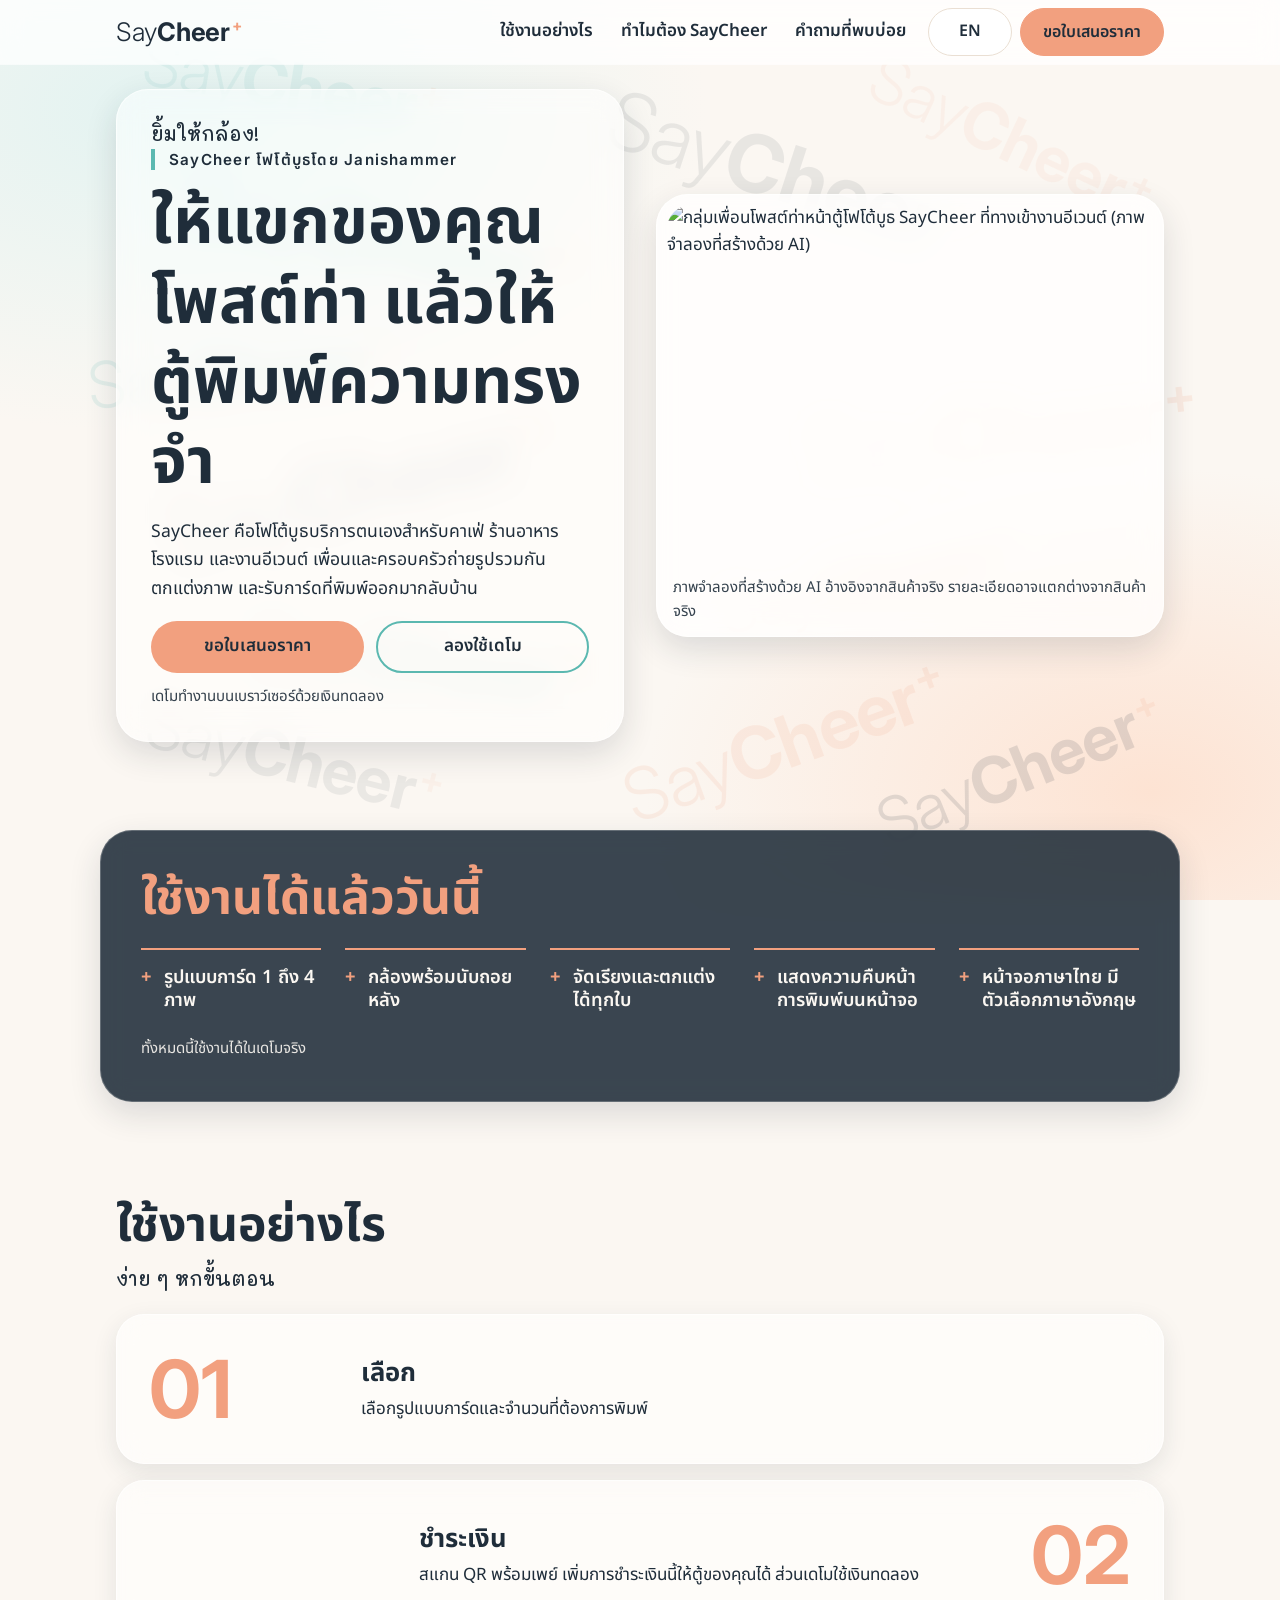
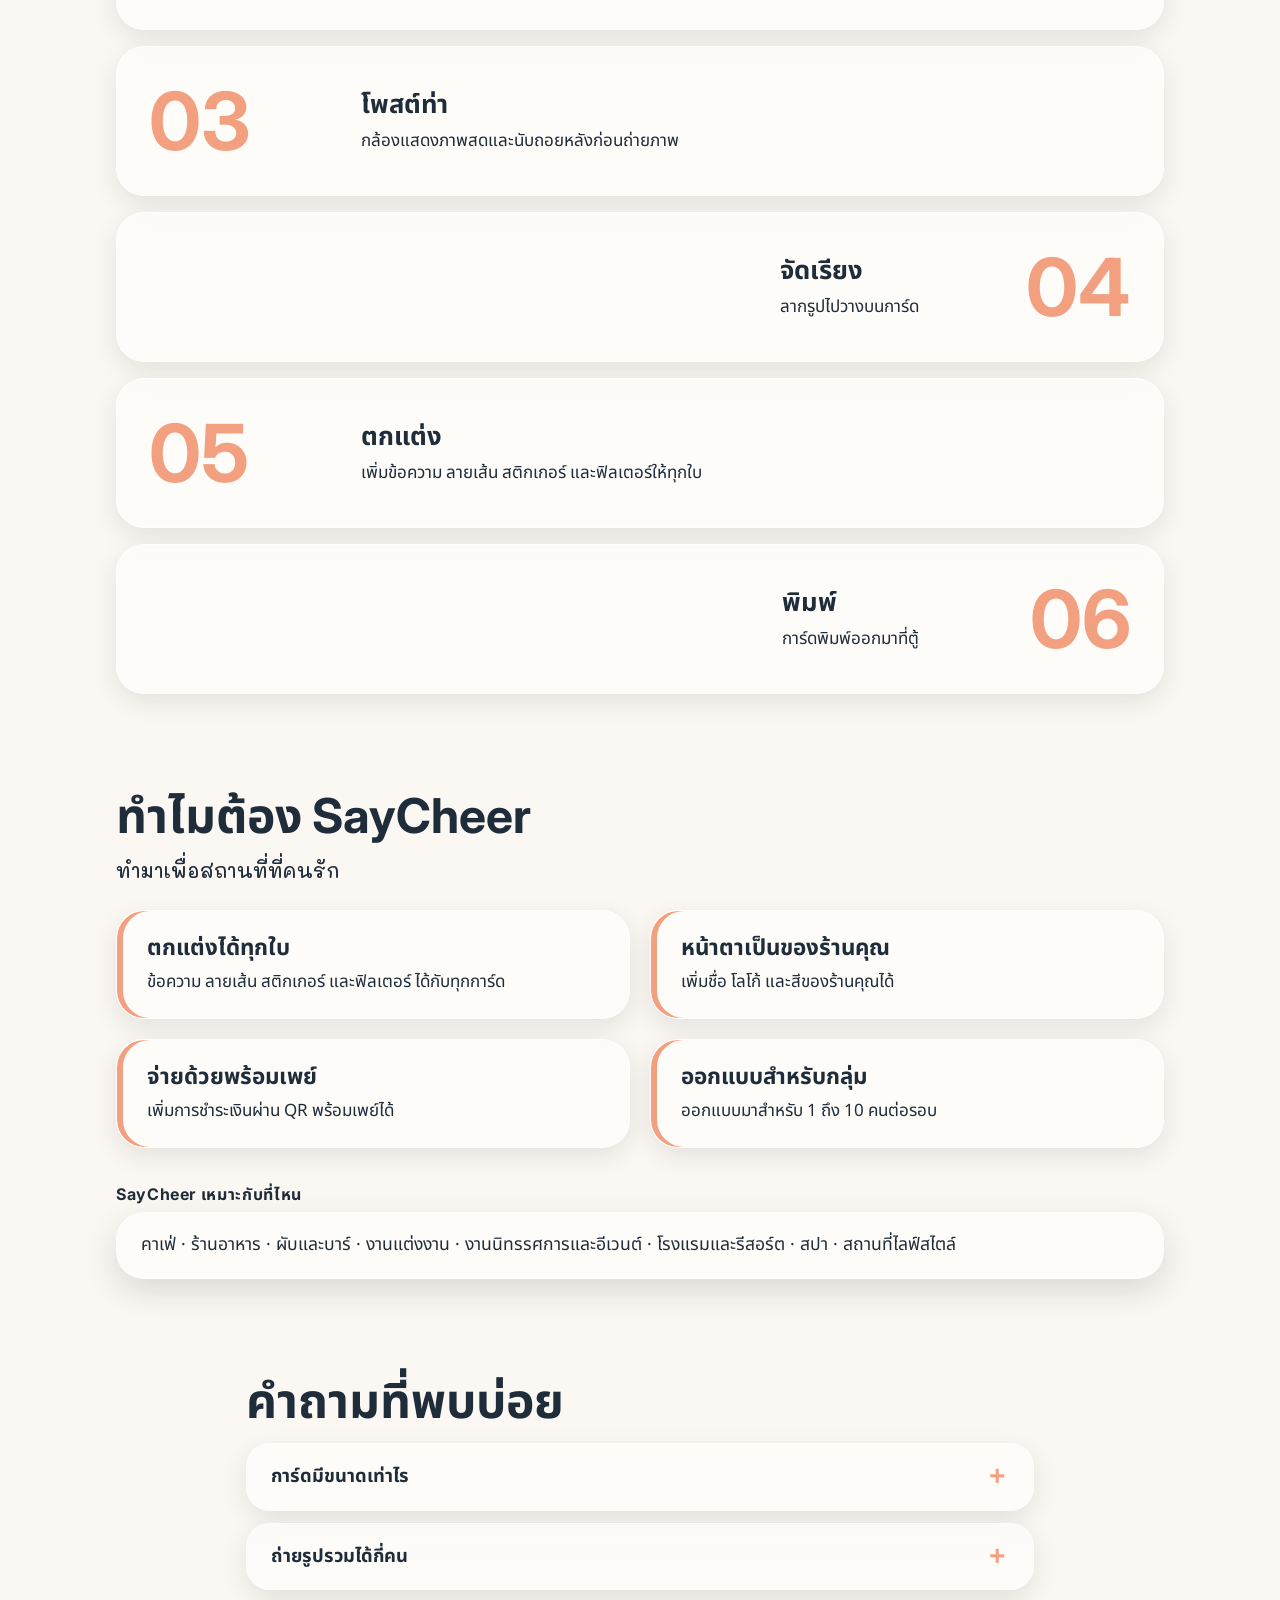
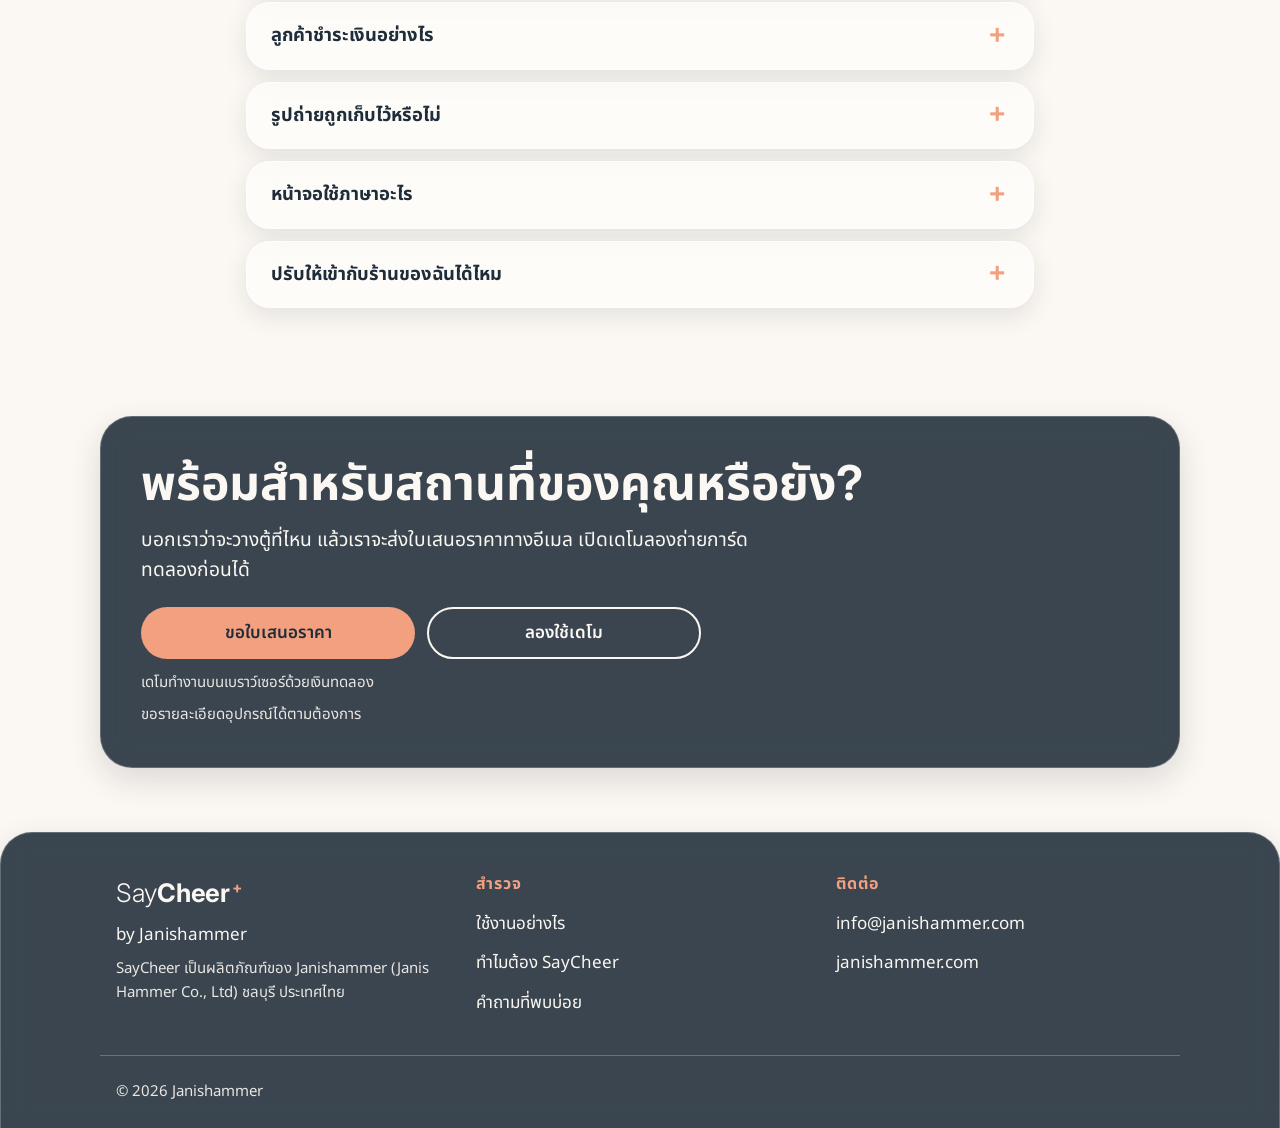
==== commit 20d1c110: "SayCheer schema: LocalBusiness with Chonburi, status wording Order CC_SESSION_saycheer_schema_fix_v1" ====
--- a/th/index.html
+++ b/th/index.html
@@ -29,12 +29,17 @@
   <script type="application/ld+json">
 {
   "@context": "https://schema.org",
-  "@type": "Organization",
-  "@id": "https://saycheer.janishammer.com/#organization",
+  "@type": "LocalBusiness",
+  "@id": "https://saycheer.janishammer.com/#business",
   "name": "SayCheer by Janishammer",
   "url": "https://saycheer.janishammer.com/",
   "description": "SayCheer โฟโต้บูธโดย Janishammer ตู้ถ่ายรูปบริการตนเองสำหรับคาเฟ่ ร้านอาหาร โรงแรม และงานอีเวนต์ ถ่ายรูป ตกแต่ง พิมพ์ ขอใบเสนอราคาได้ทางอีเมล",
-  "image": "https://res.cloudinary.com/dfiomi0lb/image/upload/v1794246489/Business/Saycheer/website_generated/event_entrance_asean_v2.jpg"
+  "image": "https://res.cloudinary.com/dfiomi0lb/image/upload/v1794246489/Business/Saycheer/website_generated/event_entrance_asean_v2.jpg",
+  "address": {
+    "@type": "PostalAddress",
+    "addressLocality": "Chonburi",
+    "addressCountry": "TH"
+  }
 }
   </script>
   <script async src="https://www.googletagmanager.com/gtag/js?id=G-HB2ZXSZY0Z"></script>
--- a/style.css
+++ b/style.css
@@ -40,19 +40,19 @@
 /* fixed background layer: content scrolls over it (no background-attachment: fixed, it breaks on iPhone) */
 .bg { position: fixed; inset: 0; z-index: -1; overflow: hidden; pointer-events: none; background: var(--cream); }
 .bg::before { content: ""; position: absolute; inset: 0; background: radial-gradient(60% 50% at 12% 12%, var(--teal-soft) 0%, transparent 72%), radial-gradient(55% 50% at 90% 88%, var(--peach-soft) 0%, transparent 72%); }
-.sp { position: absolute; left: var(--x); top: var(--y); transform: translate(-50%, -50%) rotate(var(--r)); font-family: "Inter", sans-serif; font-size: min(var(--sm), 7vw, 14vh); line-height: 1; white-space: nowrap; letter-spacing: -0.01em; color: var(--c); opacity: var(--o); -webkit-user-select: none; user-select: none; }
-.s1 { --x: 19.3%; --y: 80.6%; --r: -14deg; --s: 7.5rem; --sm: 2.0rem; --c: var(--ink); --o: 0.09; }
-.s2 { --x: 72.2%; --y: 28.4%; --r: 10deg; --s: 7rem; --sm: 1.9rem; --c: var(--teal); --o: 0.12; }
-.s3 { --x: 49.6%; --y: 45.6%; --r: -6deg; --s: 6.5rem; --sm: 1.8rem; --c: var(--peach); --o: 0.14; }
-.s4 { --x: 62.7%; --y: 75.4%; --r: 18deg; --s: 6rem; --sm: 1.7rem; --c: var(--ink); --o: 0.08; }
-.s5 { --x: 27.6%; --y: 26.3%; --r: -20deg; --s: 5.5rem; --sm: 1.7rem; --c: var(--peach); --o: 0.13; }
-.s6 { --x: 77.7%; --y: 65.0%; --r: 6deg; --s: 5rem; --sm: 1.6rem; --c: var(--teal); --o: 0.11; }
-.s7 { --x: 74.8%; --y: 12.8%; --r: 14deg; --s: 5rem; --sm: 1.5rem; --c: var(--ink); --o: 0.07; }
-.s8 { --x: 23.7%; --y: 10.9%; --r: -12deg; --s: 4.5rem; --sm: 1.5rem; --c: var(--peach); --o: 0.14; }
-.s9 { --x: 21.9%; --y: 57.8%; --r: 9deg; --s: 4.5rem; --sm: 1.4rem; --c: var(--teal); --o: 0.1; }
-.s10 { --x: 32.0%; --y: 36.6%; --r: -22deg; --s: 4rem; --sm: 1.4rem; --c: var(--ink); --o: 0.12; }
-.s11 { --x: 52.9%; --y: 85.9%; --r: 25deg; --s: 4rem; --sm: 1.3rem; --c: var(--peach); --o: 0.08; }
-.s12 { --x: 27.1%; --y: 92.4%; --r: -5deg; --s: 4rem; --sm: 1.3rem; --c: var(--teal); --o: 0.13; }
+.sp { position: absolute; left: var(--x); top: var(--y); transform: translate(-50%, -50%) rotate(var(--r)); font-family: "Inter", sans-serif; font-size: min(var(--sm), 6.5vw, 12vh); line-height: 1; white-space: nowrap; letter-spacing: -0.01em; color: var(--c); opacity: var(--o); -webkit-user-select: none; user-select: none; }
+.s1 { --x: 28.0%; --y: 53.9%; --r: -14deg; --s: 6.5rem; --sm: 2.0rem; --c: var(--ink); --o: 0.09; }
+.s2 { --x: 29.8%; --y: 26.6%; --r: 10deg; --s: 6rem; --sm: 1.9rem; --c: var(--teal); --o: 0.12; }
+.s3 { --x: 78.3%; --y: 47.9%; --r: -6deg; --s: 5.5rem; --sm: 1.8rem; --c: var(--peach); --o: 0.14; }
+.s4 { --x: 61.7%; --y: 19.3%; --r: 18deg; --s: 5rem; --sm: 1.7rem; --c: var(--ink); --o: 0.08; }
+.s5 { --x: 61.3%; --y: 82.4%; --r: -20deg; --s: 4.5rem; --sm: 1.7rem; --c: var(--peach); --o: 0.13; }
+.s6 { --x: 32.7%; --y: 73.7%; --r: 6deg; --s: 4.5rem; --sm: 1.6rem; --c: var(--teal); --o: 0.11; }
+.s7 { --x: 23.0%; --y: 84.3%; --r: 14deg; --s: 4rem; --sm: 1.5rem; --c: var(--ink); --o: 0.07; }
+.s8 { --x: 67.7%; --y: 64.6%; --r: -12deg; --s: 4rem; --sm: 1.5rem; --c: var(--peach); --o: 0.14; }
+.s9 { --x: 22.9%; --y: 9.4%; --r: 9deg; --s: 4rem; --sm: 1.4rem; --c: var(--teal); --o: 0.1; }
+.s10 { --x: 79.7%; --y: 85.4%; --r: -22deg; --s: 4rem; --sm: 1.4rem; --c: var(--ink); --o: 0.12; }
+.s11 { --x: 79.0%; --y: 15.3%; --r: 25deg; --s: 4rem; --sm: 1.3rem; --c: var(--peach); --o: 0.08; }
+.s12 { --x: 18.7%; --y: 41.4%; --r: -5deg; --s: 4rem; --sm: 1.3rem; --c: var(--teal); --o: 0.13; }
 
 /* boxes: solid fallback here; glass values come from the custom properties set in the @supports block */
 .bar { position: sticky; top: 0; z-index: 50; background: var(--bar-bg, var(--cream)); border-bottom: 1px solid var(--box-line, var(--line)); }
@@ -163,7 +163,7 @@
   section { padding: 3rem 0; }
 }
 @media (min-width: 800px) {
-  .sp { font-size: min(var(--s), 7vw, 14vh); }
+  .sp { font-size: min(var(--s), 6.5vw, 12vh); }
   .row { grid-template-columns: 180px minmax(0, 1fr); gap: 32px; padding: 24px 32px; }
   .row:nth-child(even) { grid-template-columns: minmax(0, 1fr) 180px; }
   .row:nth-child(even) .num { order: 2; text-align: right; }
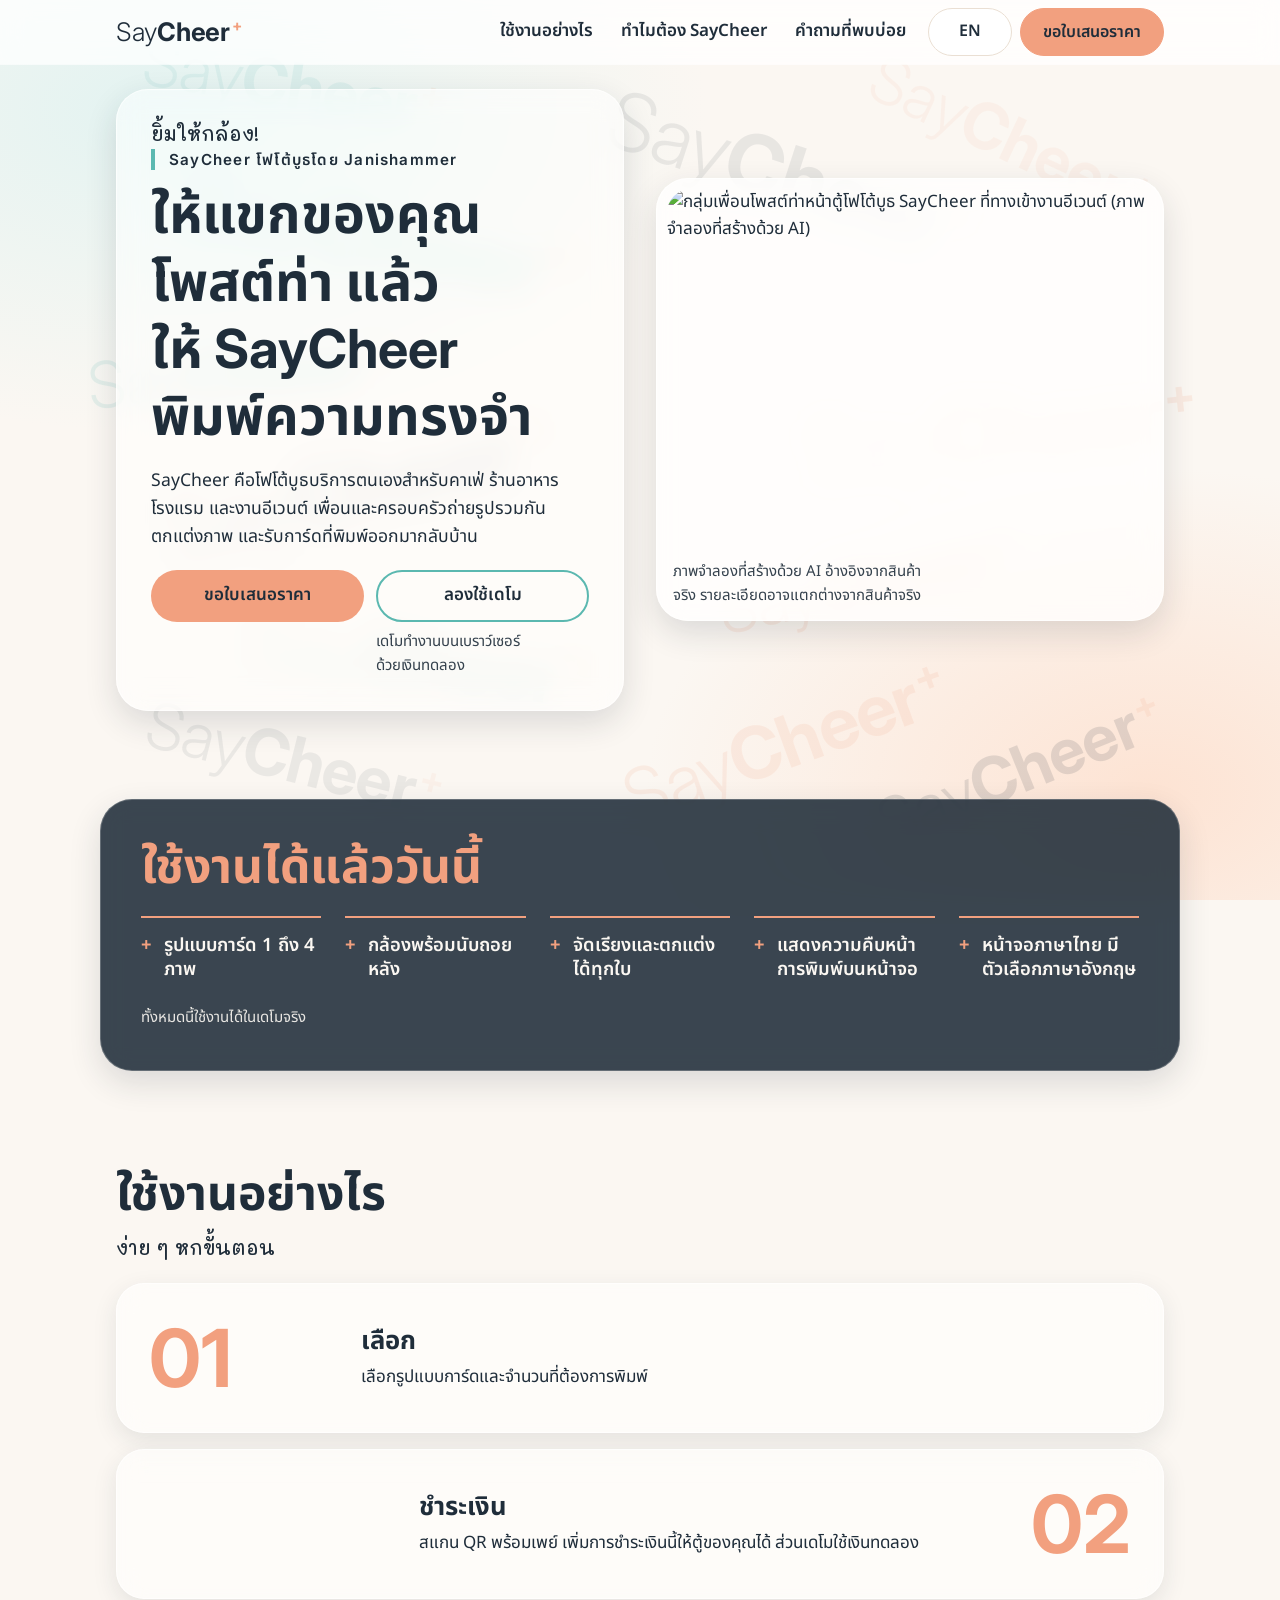
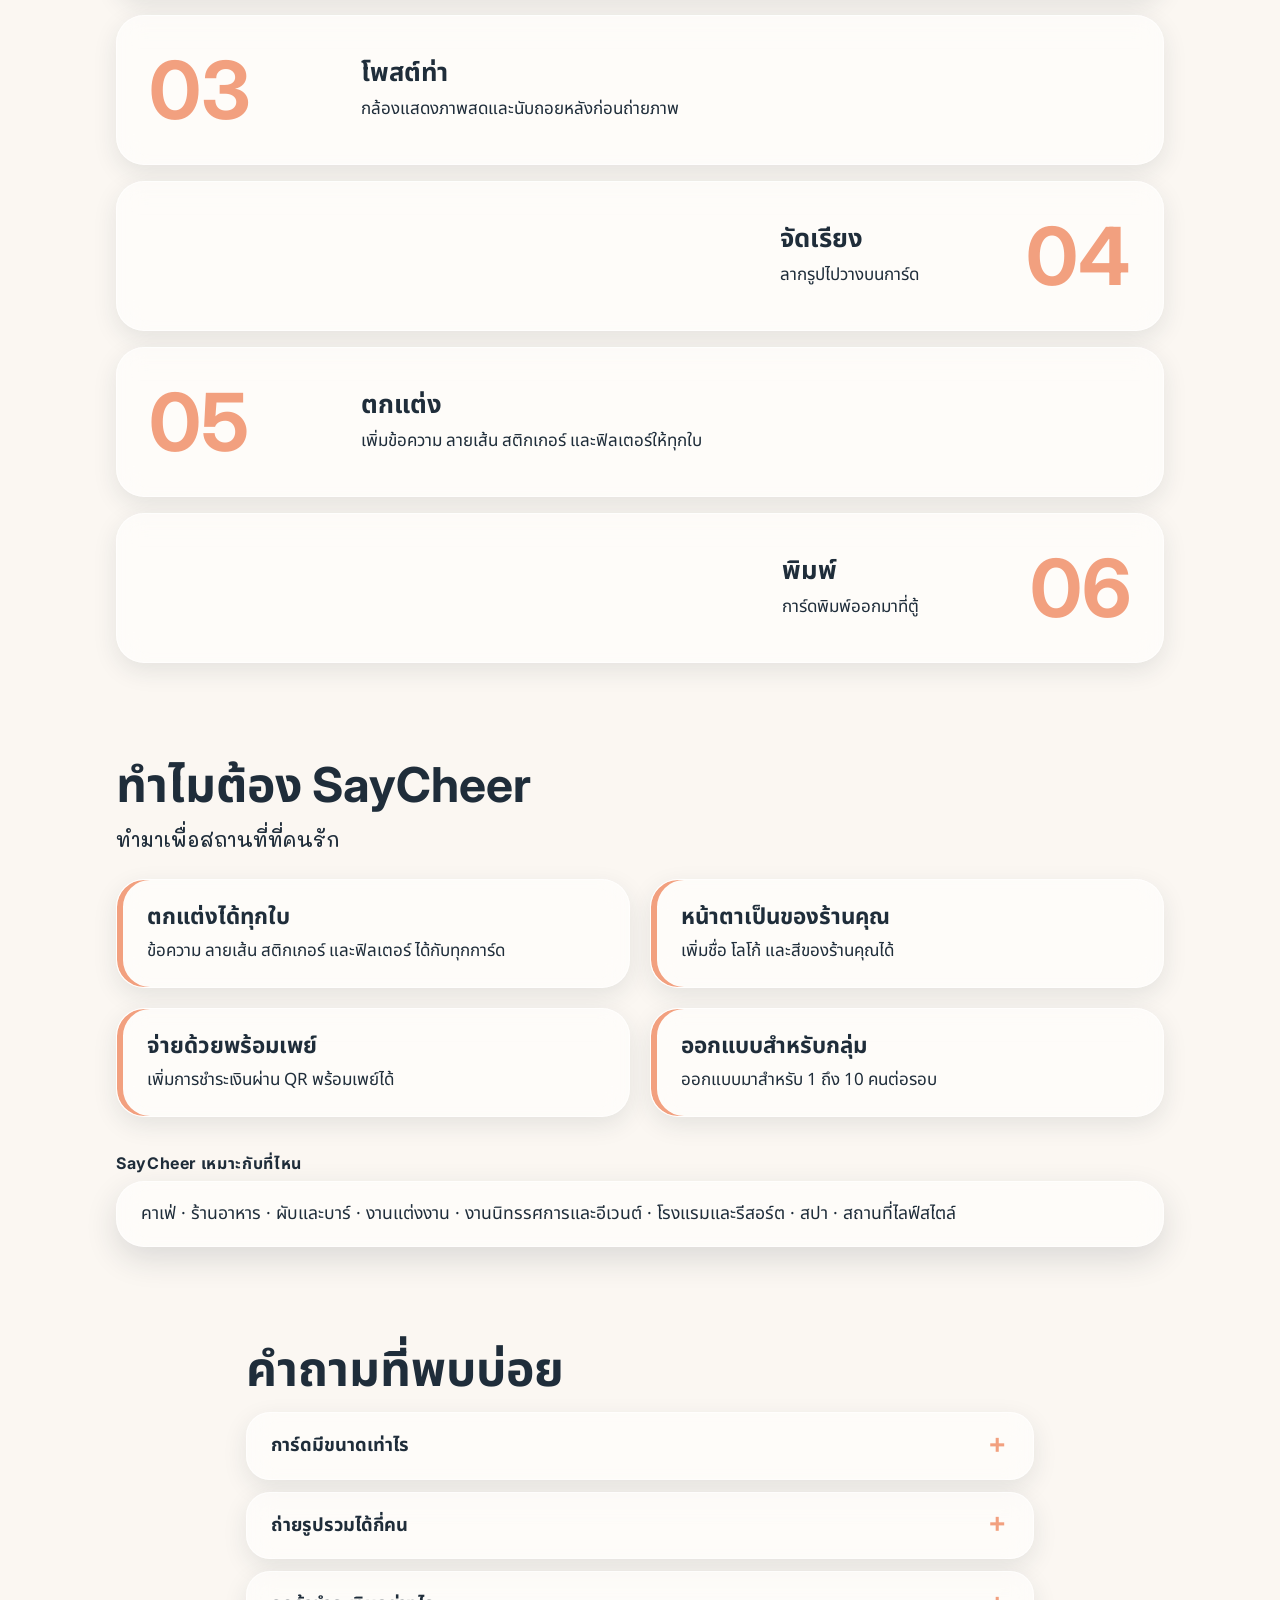
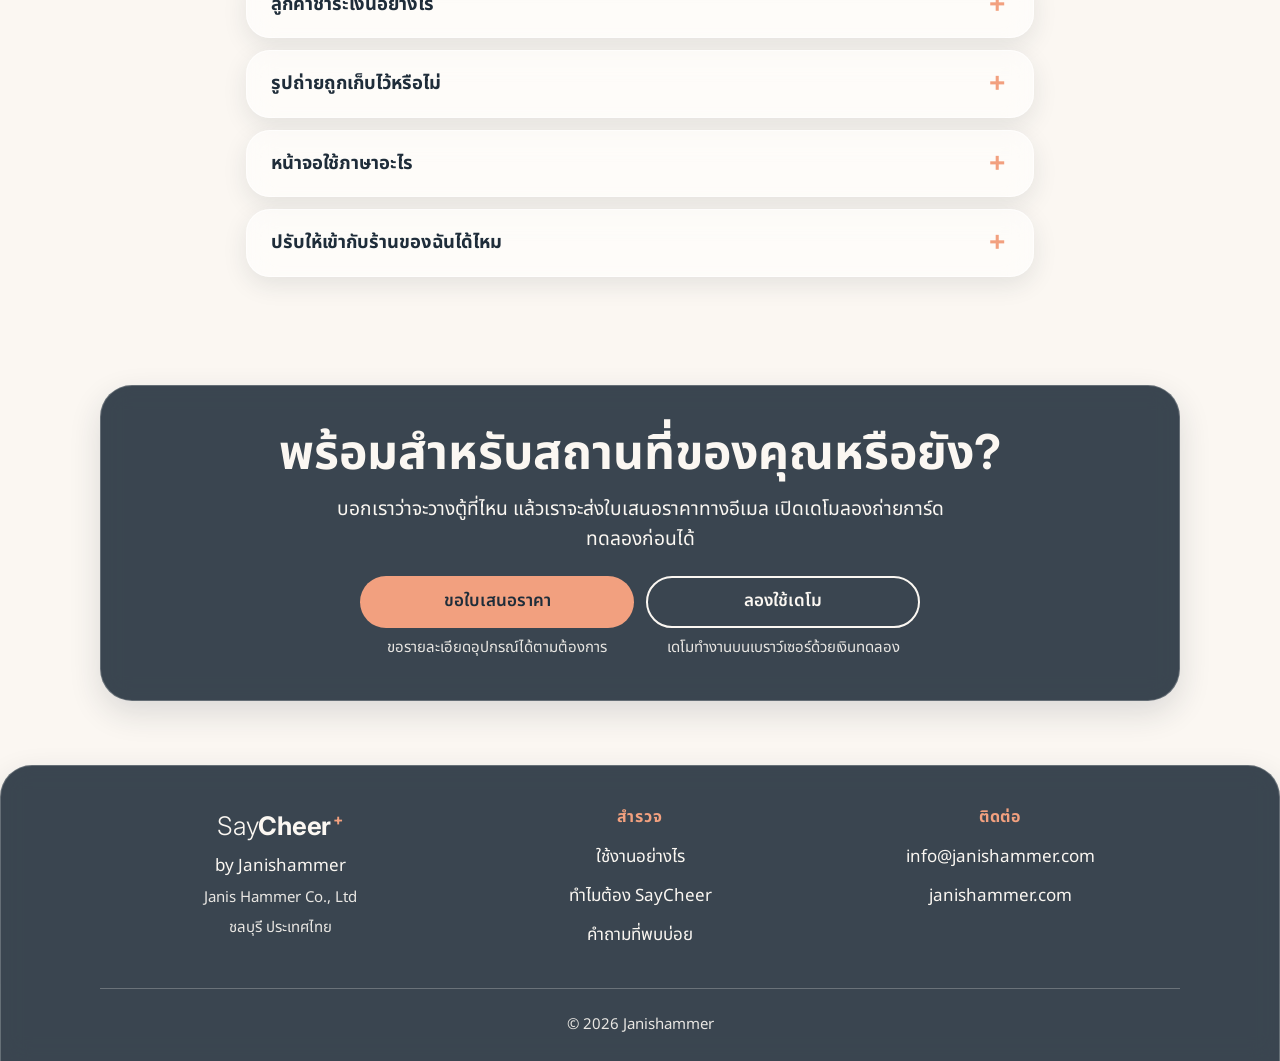
==== commit 656b8647: "SayCheer look v3b: headline, heartbeat picture, balanced closing box, centred footer Order CC_SESSIO" ====
--- a/th/index.html
+++ b/th/index.html
@@ -83,15 +83,15 @@
         <div class="hero-panel">
         <div class="hero-head">
           <p class="hand hand-th">ยิ้มให้กล้อง!</p>
-          <h1><span class="h1-brand">SayCheer โฟโต้บูธโดย Janishammer</span><span class="h1-line">ให้แขกของคุณโพสต์ท่า แล้วให้ตู้พิมพ์ความทรงจำ</span></h1>
+          <h1><span class="h1-brand">SayCheer โฟโต้บูธโดย Janishammer</span><span class="h1-line">ให้แขกของคุณโพสต์ท่า แล้วให้ SayCheer <span class="nw">พิมพ์ความทรงจำ</span></span></h1>
         </div>
         <p class="hero-text">SayCheer คือโฟโต้บูธบริการตนเองสำหรับคาเฟ่ ร้านอาหาร โรงแรม และงานอีเวนต์ เพื่อนและครอบครัวถ่ายรูปรวมกัน ตกแต่งภาพ และรับการ์ดที่พิมพ์ออกมากลับบ้าน</p>
         <div class="hero-cta">
           <div class="btns">
-            <a class="btn btn-primary" href="mailto:info@janishammer.com?subject=%E0%B8%82%E0%B8%AD%E0%B9%83%E0%B8%9A%E0%B9%80%E0%B8%AA%E0%B8%99%E0%B8%AD%E0%B8%A3%E0%B8%B2%E0%B8%84%E0%B8%B2%20SayCheer&amp;body=%E0%B8%9B%E0%B8%A3%E0%B8%B0%E0%B9%80%E0%B8%A0%E0%B8%97%E0%B8%AA%E0%B8%96%E0%B8%B2%E0%B8%99%E0%B8%97%E0%B8%B5%E0%B9%88%E0%B8%AB%E0%B8%A3%E0%B8%B7%E0%B8%AD%E0%B8%87%E0%B8%B2%E0%B8%99%3A%0D%0A%E0%B9%80%E0%B8%A1%E0%B8%B7%E0%B8%AD%E0%B8%87%3A%0D%0A%E0%B8%A7%E0%B8%B1%E0%B8%99%E0%B8%97%E0%B8%B5%E0%B9%88%20%28%E0%B8%96%E0%B9%89%E0%B8%B2%E0%B9%80%E0%B8%9B%E0%B9%87%E0%B8%99%E0%B8%87%E0%B8%B2%E0%B8%99%E0%B8%AD%E0%B8%B5%E0%B9%80%E0%B8%A7%E0%B8%99%E0%B8%95%E0%B9%8C%29%3A%0D%0A%E0%B8%8A%E0%B8%B7%E0%B9%88%E0%B8%AD%E0%B9%81%E0%B8%A5%E0%B8%B0%E0%B9%80%E0%B8%9A%E0%B8%AD%E0%B8%A3%E0%B9%8C%E0%B9%82%E0%B8%97%E0%B8%A3%E0%B8%AB%E0%B8%A3%E0%B8%B7%E0%B8%AD%E0%B8%AD%E0%B8%B5%E0%B9%80%E0%B8%A1%E0%B8%A5%E0%B8%82%E0%B8%AD%E0%B8%87%E0%B8%84%E0%B8%B8%E0%B8%93%3A">ขอใบเสนอราคา</a>
-            <a class="btn btn-outline" href="https://saycheer-demo.csmittee.workers.dev" target="_blank" rel="noopener">ลองใช้เดโม</a>
+            <div class="btn-col"><a class="btn btn-primary" href="mailto:info@janishammer.com?subject=%E0%B8%82%E0%B8%AD%E0%B9%83%E0%B8%9A%E0%B9%80%E0%B8%AA%E0%B8%99%E0%B8%AD%E0%B8%A3%E0%B8%B2%E0%B8%84%E0%B8%B2%20SayCheer&amp;body=%E0%B8%9B%E0%B8%A3%E0%B8%B0%E0%B9%80%E0%B8%A0%E0%B8%97%E0%B8%AA%E0%B8%96%E0%B8%B2%E0%B8%99%E0%B8%97%E0%B8%B5%E0%B9%88%E0%B8%AB%E0%B8%A3%E0%B8%B7%E0%B8%AD%E0%B8%87%E0%B8%B2%E0%B8%99%3A%0D%0A%E0%B9%80%E0%B8%A1%E0%B8%B7%E0%B8%AD%E0%B8%87%3A%0D%0A%E0%B8%A7%E0%B8%B1%E0%B8%99%E0%B8%97%E0%B8%B5%E0%B9%88%20%28%E0%B8%96%E0%B9%89%E0%B8%B2%E0%B9%80%E0%B8%9B%E0%B9%87%E0%B8%99%E0%B8%87%E0%B8%B2%E0%B8%99%E0%B8%AD%E0%B8%B5%E0%B9%80%E0%B8%A7%E0%B8%99%E0%B8%95%E0%B9%8C%29%3A%0D%0A%E0%B8%8A%E0%B8%B7%E0%B9%88%E0%B8%AD%E0%B9%81%E0%B8%A5%E0%B8%B0%E0%B9%80%E0%B8%9A%E0%B8%AD%E0%B8%A3%E0%B9%8C%E0%B9%82%E0%B8%97%E0%B8%A3%E0%B8%AB%E0%B8%A3%E0%B8%B7%E0%B8%AD%E0%B8%AD%E0%B8%B5%E0%B9%80%E0%B8%A1%E0%B8%A5%E0%B8%82%E0%B8%AD%E0%B8%87%E0%B8%84%E0%B8%B8%E0%B8%93%3A">ขอใบเสนอราคา</a></div>
+            <div class="btn-col"><a class="btn btn-outline" href="https://saycheer-demo.csmittee.workers.dev" target="_blank" rel="noopener">ลองใช้เดโม</a>
+            <p class="small btn-note">เดโมทำงานบนเบราว์เซอร์ด้วยเงินทดลอง</p></div>
           </div>
-          <p class="small demo-note">เดโมทำงานบนเบราว์เซอร์ด้วยเงินทดลอง</p>
         </div>
         </div>
         <figure class="hero-pic">
@@ -175,11 +175,11 @@
         <h2>พร้อมสำหรับสถานที่ของคุณหรือยัง?</h2>
         <p class="cta-line">บอกเราว่าจะวางตู้ที่ไหน แล้วเราจะส่งใบเสนอราคาทางอีเมล เปิดเดโมลองถ่ายการ์ดทดลองก่อนได้</p>
         <div class="btns btns-dark">
-            <a class="btn btn-primary" href="mailto:info@janishammer.com?subject=%E0%B8%82%E0%B8%AD%E0%B9%83%E0%B8%9A%E0%B9%80%E0%B8%AA%E0%B8%99%E0%B8%AD%E0%B8%A3%E0%B8%B2%E0%B8%84%E0%B8%B2%20SayCheer&amp;body=%E0%B8%9B%E0%B8%A3%E0%B8%B0%E0%B9%80%E0%B8%A0%E0%B8%97%E0%B8%AA%E0%B8%96%E0%B8%B2%E0%B8%99%E0%B8%97%E0%B8%B5%E0%B9%88%E0%B8%AB%E0%B8%A3%E0%B8%B7%E0%B8%AD%E0%B8%87%E0%B8%B2%E0%B8%99%3A%0D%0A%E0%B9%80%E0%B8%A1%E0%B8%B7%E0%B8%AD%E0%B8%87%3A%0D%0A%E0%B8%A7%E0%B8%B1%E0%B8%99%E0%B8%97%E0%B8%B5%E0%B9%88%20%28%E0%B8%96%E0%B9%89%E0%B8%B2%E0%B9%80%E0%B8%9B%E0%B9%87%E0%B8%99%E0%B8%87%E0%B8%B2%E0%B8%99%E0%B8%AD%E0%B8%B5%E0%B9%80%E0%B8%A7%E0%B8%99%E0%B8%95%E0%B9%8C%29%3A%0D%0A%E0%B8%8A%E0%B8%B7%E0%B9%88%E0%B8%AD%E0%B9%81%E0%B8%A5%E0%B8%B0%E0%B9%80%E0%B8%9A%E0%B8%AD%E0%B8%A3%E0%B9%8C%E0%B9%82%E0%B8%97%E0%B8%A3%E0%B8%AB%E0%B8%A3%E0%B8%B7%E0%B8%AD%E0%B8%AD%E0%B8%B5%E0%B9%80%E0%B8%A1%E0%B8%A5%E0%B8%82%E0%B8%AD%E0%B8%87%E0%B8%84%E0%B8%B8%E0%B8%93%3A">ขอใบเสนอราคา</a>
-            <a class="btn btn-outline" href="https://saycheer-demo.csmittee.workers.dev" target="_blank" rel="noopener">ลองใช้เดโม</a>
-          </div>
-          <p class="small demo-note">เดโมทำงานบนเบราว์เซอร์ด้วยเงินทดลอง</p>
-        <p class="small">ขอรายละเอียดอุปกรณ์ได้ตามต้องการ</p>
+          <div class="btn-col"><a class="btn btn-primary" href="mailto:info@janishammer.com?subject=%E0%B8%82%E0%B8%AD%E0%B9%83%E0%B8%9A%E0%B9%80%E0%B8%AA%E0%B8%99%E0%B8%AD%E0%B8%A3%E0%B8%B2%E0%B8%84%E0%B8%B2%20SayCheer&amp;body=%E0%B8%9B%E0%B8%A3%E0%B8%B0%E0%B9%80%E0%B8%A0%E0%B8%97%E0%B8%AA%E0%B8%96%E0%B8%B2%E0%B8%99%E0%B8%97%E0%B8%B5%E0%B9%88%E0%B8%AB%E0%B8%A3%E0%B8%B7%E0%B8%AD%E0%B8%87%E0%B8%B2%E0%B8%99%3A%0D%0A%E0%B9%80%E0%B8%A1%E0%B8%B7%E0%B8%AD%E0%B8%87%3A%0D%0A%E0%B8%A7%E0%B8%B1%E0%B8%99%E0%B8%97%E0%B8%B5%E0%B9%88%20%28%E0%B8%96%E0%B9%89%E0%B8%B2%E0%B9%80%E0%B8%9B%E0%B9%87%E0%B8%99%E0%B8%87%E0%B8%B2%E0%B8%99%E0%B8%AD%E0%B8%B5%E0%B9%80%E0%B8%A7%E0%B8%99%E0%B8%95%E0%B9%8C%29%3A%0D%0A%E0%B8%8A%E0%B8%B7%E0%B9%88%E0%B8%AD%E0%B9%81%E0%B8%A5%E0%B8%B0%E0%B9%80%E0%B8%9A%E0%B8%AD%E0%B8%A3%E0%B9%8C%E0%B9%82%E0%B8%97%E0%B8%A3%E0%B8%AB%E0%B8%A3%E0%B8%B7%E0%B8%AD%E0%B8%AD%E0%B8%B5%E0%B9%80%E0%B8%A1%E0%B8%A5%E0%B8%82%E0%B8%AD%E0%B8%87%E0%B8%84%E0%B8%B8%E0%B8%93%3A">ขอใบเสนอราคา</a>
+            <p class="small btn-note">ขอรายละเอียดอุปกรณ์ได้ตามต้องการ</p></div>
+          <div class="btn-col"><a class="btn btn-outline" href="https://saycheer-demo.csmittee.workers.dev" target="_blank" rel="noopener">ลองใช้เดโม</a>
+            <p class="small btn-note">เดโมทำงานบนเบราว์เซอร์ด้วยเงินทดลอง</p></div>
+        </div>
       </div>
     </section>
   </main>
@@ -188,7 +188,8 @@
       <div class="foot-brand">
         <a class="wordmark" href="/th/" aria-label="SayCheer"><span class="w-say">Say</span><span class="w-cheer">Cheer</span><span class="w-spark" aria-hidden="true">+</span></a>
         <p>by Janishammer</p>
-        <p class="small">SayCheer เป็นผลิตภัณฑ์ของ Janishammer (Janis Hammer Co., Ltd) ชลบุรี ประเทศไทย</p>
+        <p class="small">Janis Hammer Co., Ltd</p>
+        <p class="small">ชลบุรี ประเทศไทย</p>
       </div>
       <div class="foot-col">
         <h3>สำรวจ</h3>
--- a/style.css
+++ b/style.css
@@ -28,7 +28,7 @@
 h3 { font-size: 1.4rem; line-height: 1.25; }
 p { margin: 0 0 14px; }
 a { color: inherit; }
-.small { font-size: 0.9375rem; opacity: 0.9; margin: 8px 0 0; }
+.small { font-size: 0.9375rem; opacity: 0.9; margin: 8px 0 0; text-wrap: balance; }
 .hand { font-size: 1.5rem; margin: 0 0 8px; line-height: 1.2; }
 .hand-en { font-family: "Caveat", cursive; }
 .hand-th { font-family: "Mali", "Noto Sans Thai", cursive; font-weight: 500; font-size: 1.2rem; }
@@ -88,7 +88,9 @@
 .btn-outline { border: 2px solid var(--teal); color: var(--ink); background: transparent; }
 .btns { display: grid; grid-template-columns: minmax(0, 1fr); gap: 12px; margin-top: 20px; max-width: 560px; }
 .btns .btn { width: 100%; }
-.demo-note { margin-top: 12px; }
+.btns { align-items: start; }
+.btn-col { display: flex; flex-direction: column; gap: 8px; min-width: 0; }
+.btn-note { margin: 0; }
 
 /* hero */
 .hero { padding: 1.5rem 0 2.5rem; }
@@ -98,10 +100,20 @@
 .hero h1 { margin: 0; }
 .hero-head .hand { margin-bottom: 4px; }
 .h1-brand { display: block; font-size: 0.95rem; font-weight: 600; letter-spacing: 0.08em; line-height: 1.4; margin-bottom: 10px; padding-left: 14px; border-left: 4px solid var(--teal); }
-.h1-line { display: block; font-size: 2.6rem; font-weight: 700; line-height: 1.1; letter-spacing: -0.02em; }
+.h1-line { display: block; font-size: 2.6rem; font-weight: 700; line-height: 1.1; letter-spacing: -0.02em; text-wrap: balance; }
+.nw { white-space: nowrap; }
+@media (max-width: 899px) { html[lang="th"] .h1-line { font-size: min(2.6rem, 10.5vw); } }
 html[lang="th"] .h1-line { line-height: 1.25; letter-spacing: 0; }
-.hero-pic { margin: 0; padding: 10px; border-radius: 32px; }
-.hero-pic img { max-width: 100%; height: auto; display: block; border-radius: 24px; }
+.hero-pic { margin: 0 auto; padding: 10px; border-radius: 32px; width: 100%; max-width: 720px; overflow: hidden; }
+.hero-pic img { max-width: 100%; height: auto; display: block; border-radius: 24px; transform-origin: center; will-change: transform; animation: heartbeat 3.8s ease-in-out infinite; }
+/* heartbeat: two soft beats then a rest; on the picture, not on the glass frame (the blur is not recomputed each frame) */
+@keyframes heartbeat {
+  0% { transform: scale(1) rotate(0deg); }
+  14% { transform: scale(1.02) rotate(-0.4deg); }
+  28% { transform: scale(1) rotate(0deg); }
+  42% { transform: scale(1.014) rotate(0.4deg); }
+  56%, 100% { transform: scale(1) rotate(0deg); }
+}
 .hero-pic .small { margin: 8px 6px 2px; }
 .hero-text { font-size: 1.1rem; margin: 0; }
 .hero-cta .btns { margin-top: 0; }
@@ -141,13 +153,17 @@
 .qa p { margin: 0 0 16px; max-width: 640px; }
 
 /* closing band */
-.band-cta .cta-line { font-size: 1.2rem; max-width: 640px; }
+.band-cta > .wrap { text-align: center; }
+.band-cta .cta-line { font-size: 1.2rem; max-width: 640px; margin-left: auto; margin-right: auto; }
+.band-cta .btns { margin-left: auto; margin-right: auto; }
+.band-cta .btn-note { text-align: center; }
 
 /* footer: dark glass */
-.foot { color: var(--cream); padding: 2.5rem 0 1.5rem; margin-top: 1rem; border-radius: 32px 32px 0 0; border-bottom: 0; }
+.foot { text-align: center; color: var(--cream); padding: 2.5rem 0 1.5rem; margin-top: 1rem; border-radius: 32px 32px 0 0; border-bottom: 0; }
 .foot .wordmark { color: var(--cream); }
-.foot-grid { display: grid; grid-template-columns: minmax(0, 1fr); gap: 32px; }
-.foot-grid p { margin: 8px 0 0; }
+.foot-grid { display: grid; grid-template-columns: minmax(0, 1fr); gap: 32px; justify-items: center; }
+.foot-grid > * { width: 100%; }
+.foot-grid p { margin: 6px 0 0; }
 .foot-col h3 { font-size: 1rem; letter-spacing: 0.06em; margin-bottom: 12px; color: var(--peach); }
 .foot-col a { display: block; padding: 6px 0; text-decoration: none; }
 .foot-col a:hover { text-decoration: underline; }
@@ -180,7 +196,8 @@
 @media (min-width: 900px) {
   .hero-grid { grid-template-columns: repeat(2, minmax(0, 1fr)); gap: 32px; }
   .hero-panel { padding: 32px 34px; border-radius: 32px; }
-  .h1-line { font-size: 4rem; }
+  .h1-line { font-size: clamp(2.9rem, 4.4vw, 3.5rem); }
+  html[lang="th"] .h1-line { font-size: clamp(3.2rem, 4.2vw, 3.6rem); }
 }
 @media (min-width: 1000px) {
   .work { grid-template-columns: repeat(5, minmax(0, 1fr)); gap: 24px; }
@@ -220,6 +237,7 @@
 }
 @media (prefers-reduced-motion: reduce) {
   html { scroll-behavior: auto; }
+  .hero-pic img { animation: none; will-change: auto; }
   .btn { transition: none; }
   .btn:hover { transform: none; }
 }
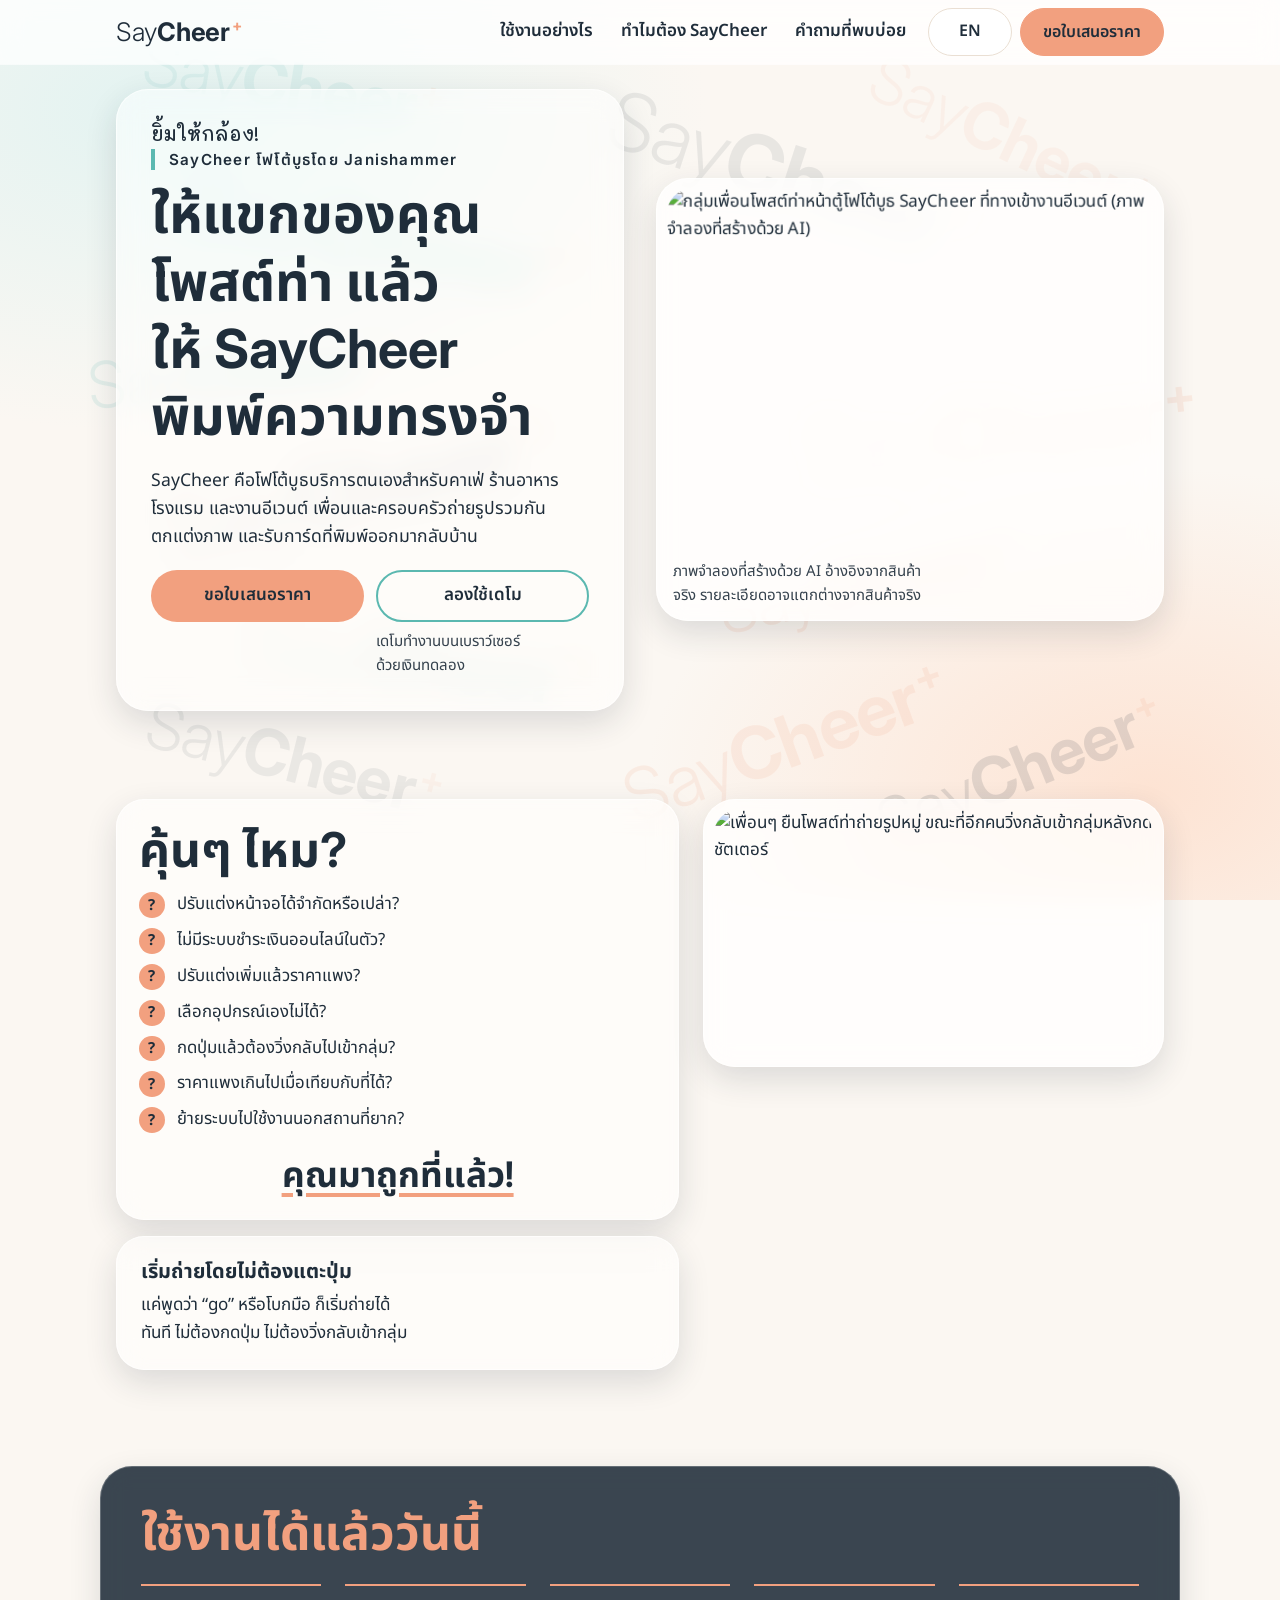
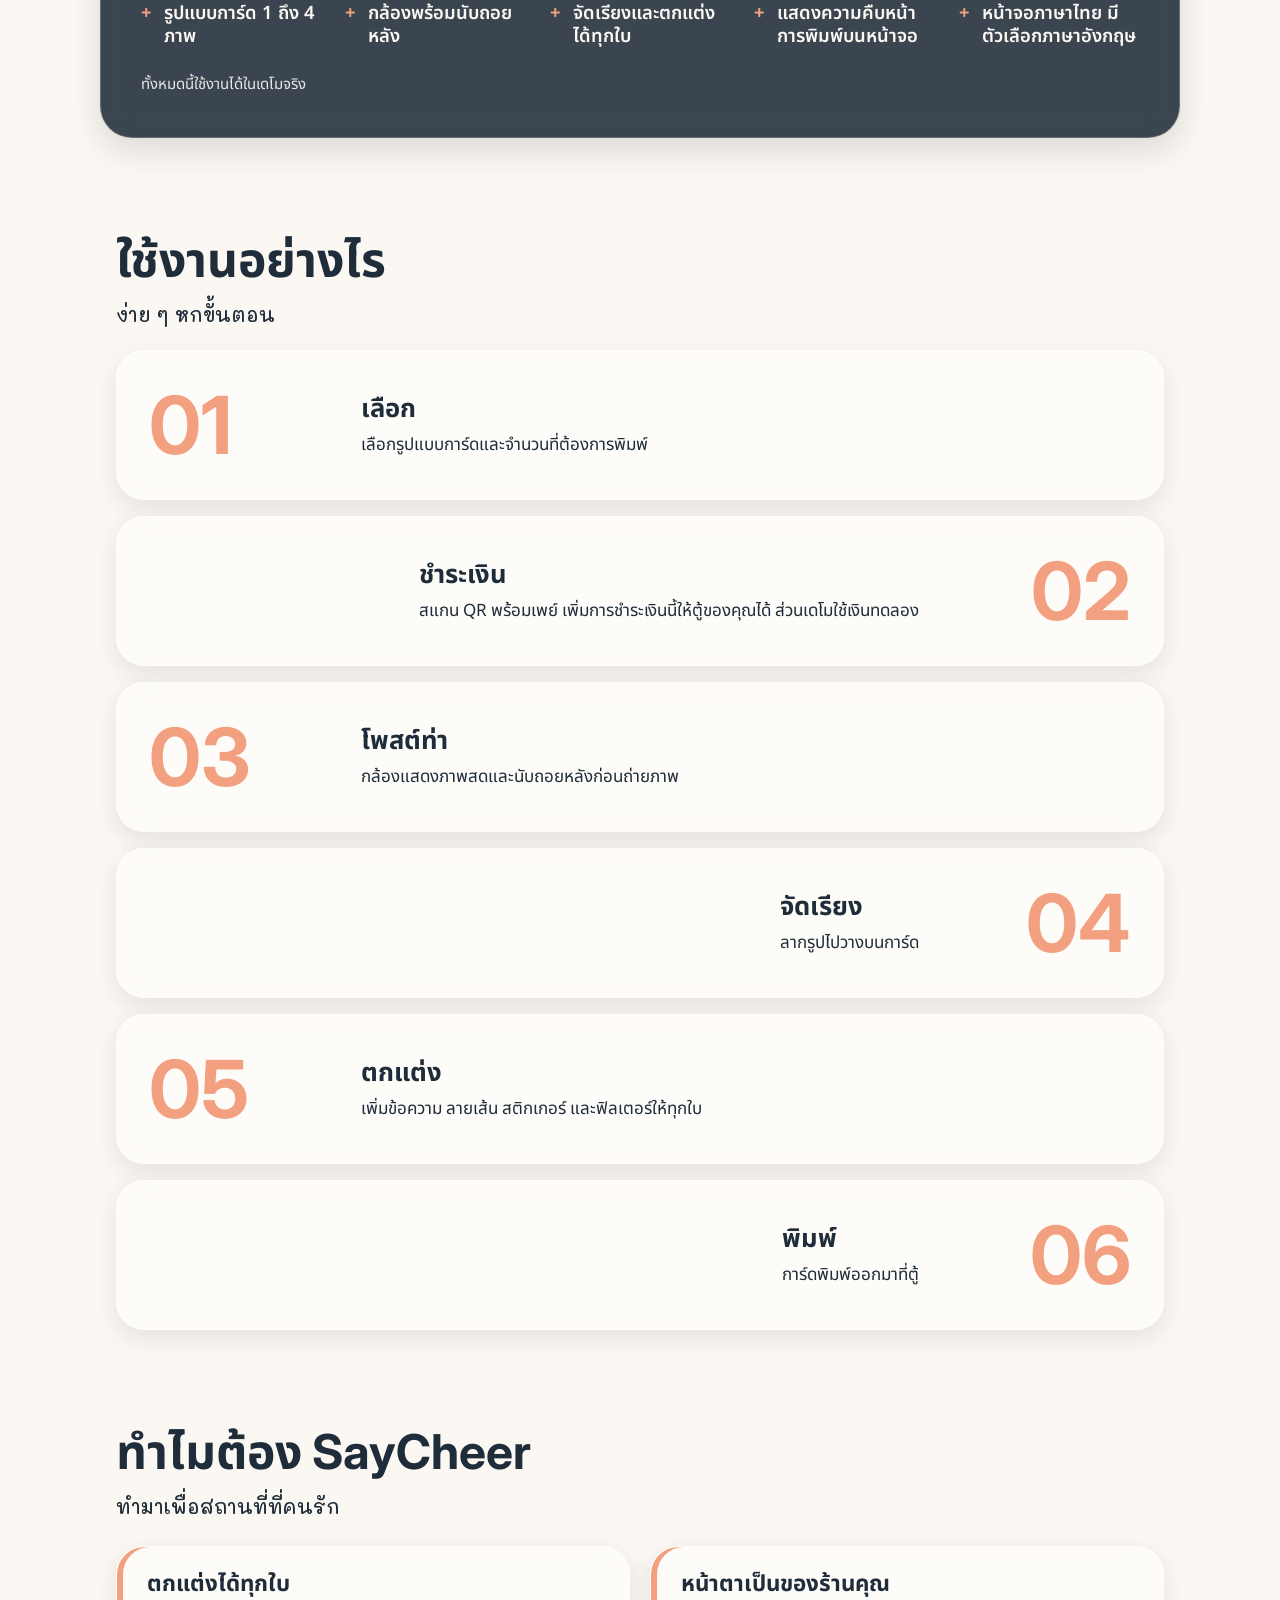
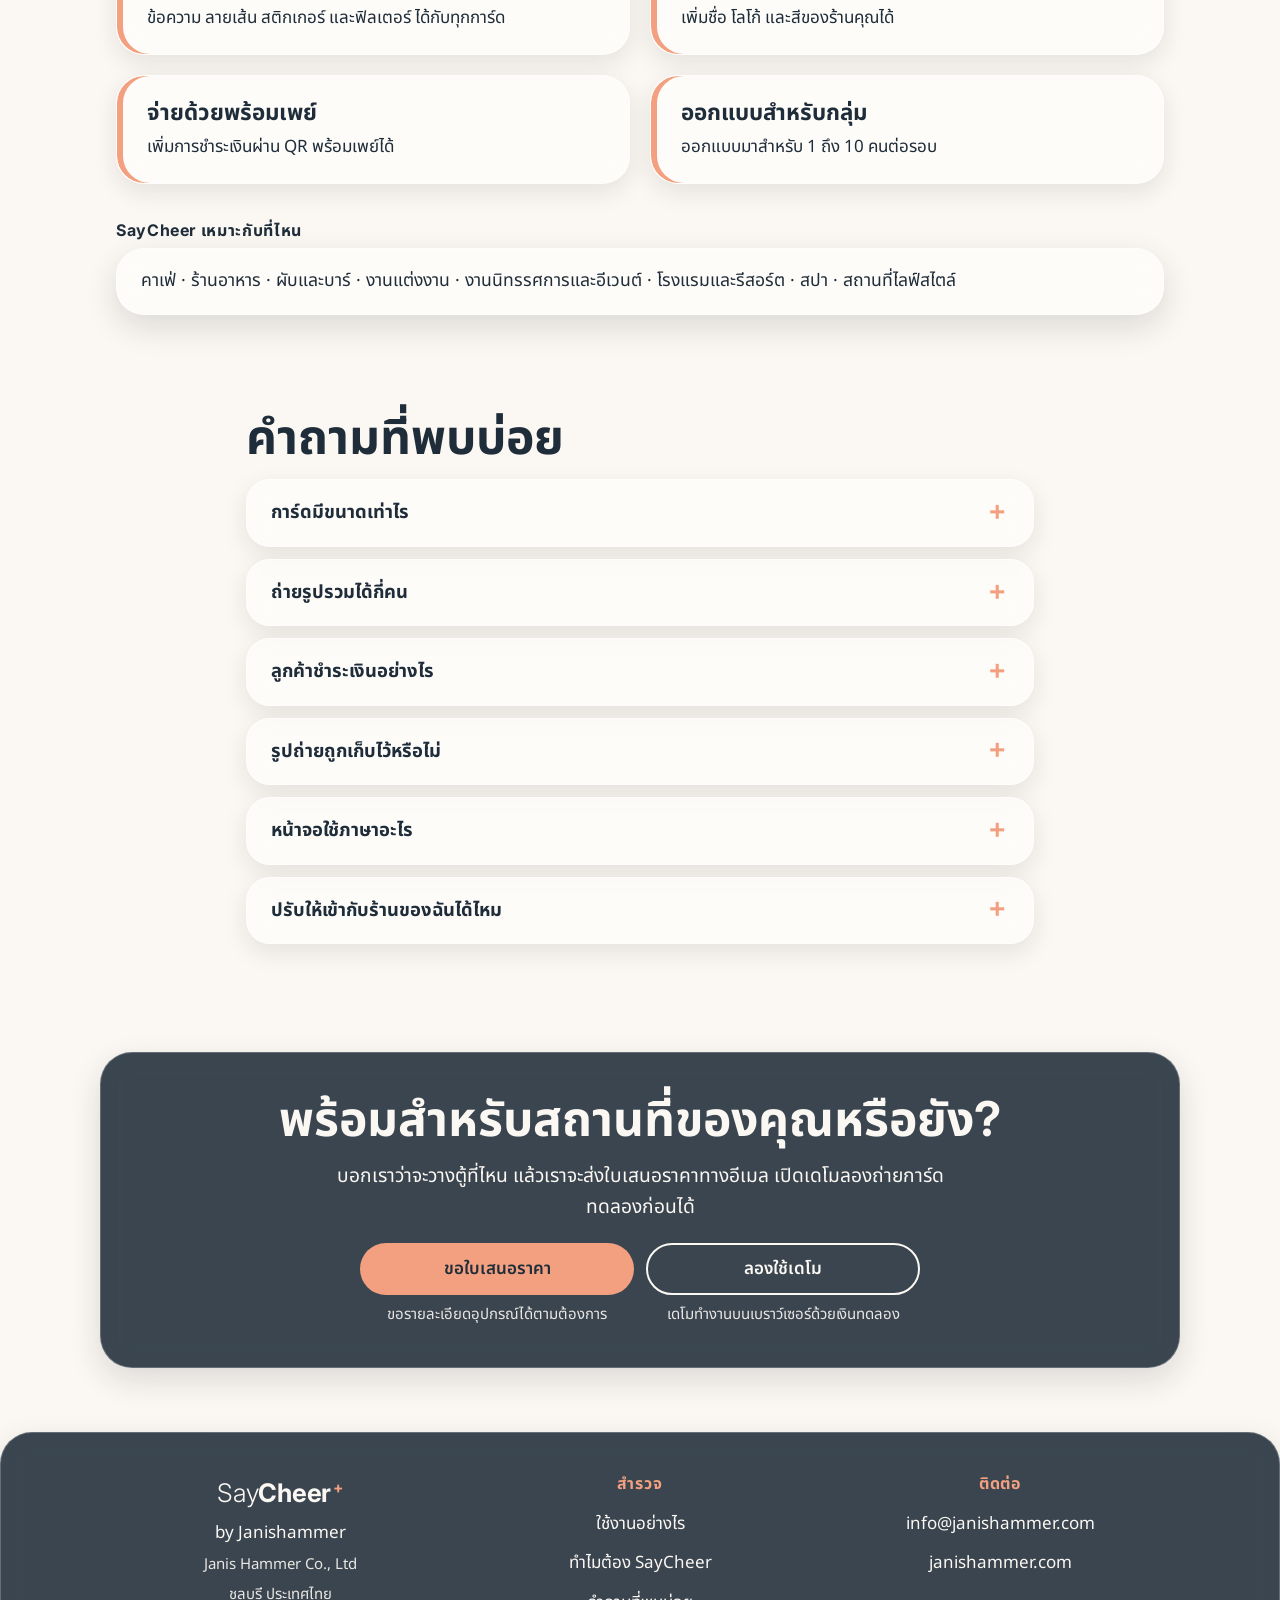
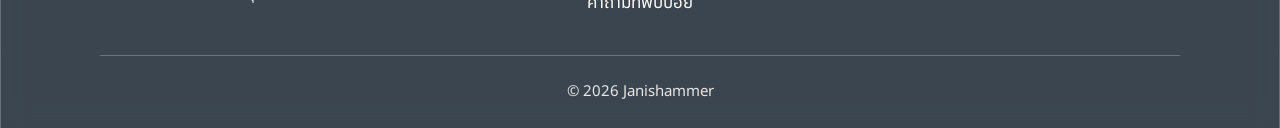
==== commit db158278: "SayCheer pain-points block under the hero (picture, go/wave feature) Order CC_SESSION_saycheer_painp" ====
--- a/th/index.html
+++ b/th/index.html
@@ -100,6 +100,30 @@
         </figure>
       </div>
     </section>
+    <section class="band band-pain" id="pain">
+      <div class="wrap pain-grid">
+        <div class="pain-text">
+          <h2>คุ้นๆ ไหม?</h2>
+          <ul class="pain-list">
+          <li>ปรับแต่งหน้าจอได้จำกัดหรือเปล่า?</li>
+          <li>ไม่มีระบบชำระเงินออนไลน์ในตัว?</li>
+          <li>ปรับแต่งเพิ่มแล้วราคาแพง?</li>
+          <li>เลือกอุปกรณ์เองไม่ได้?</li>
+          <li>กดปุ่มแล้วต้องวิ่งกลับไปเข้ากลุ่ม?</li>
+          <li>ราคาแพงเกินไปเมื่อเทียบกับที่ได้?</li>
+          <li>ย้ายระบบไปใช้งานนอกสถานที่ยาก?</li>
+          </ul>
+          <h3 class="pain-right">คุณมาถูกที่แล้ว!</h3>
+        </div>
+        <figure class="pain-pic">
+          <img src="https://res.cloudinary.com/dfiomi0lb/image/upload/f_auto,q_auto,w_1024/v1794314122/saycheer/group_photo_run_back_v2.png" width="1024" height="576" loading="lazy" alt="เพื่อนๆ ยืนโพสต์ท่าถ่ายรูปหมู่ ขณะที่อีกคนวิ่งกลับเข้ากลุ่มหลังกดชัตเตอร์">
+        </figure>
+        <div class="pain-card">
+          <h3>เริ่มถ่ายโดยไม่ต้องแตะปุ่ม</h3>
+          <p>แค่พูดว่า “go” หรือโบกมือ ก็เริ่มถ่ายได้ทันที ไม่ต้องกดปุ่ม ไม่ต้องวิ่งกลับเข้ากลุ่ม</p>
+        </div>
+      </div>
+    </section>
     <section class="band band-ink band-work">
       <div class="wrap">
         <h2>ใช้งานได้แล้ววันนี้</h2>
--- a/style.css
+++ b/style.css
@@ -57,8 +57,8 @@
 /* boxes: solid fallback here; glass values come from the custom properties set in the @supports block */
 .bar { position: sticky; top: 0; z-index: 50; background: var(--bar-bg, var(--cream)); border-bottom: 1px solid var(--box-line, var(--line)); }
 .bar::before { content: ""; position: absolute; inset: 0; z-index: -1; background: var(--box-strong, transparent); -webkit-backdrop-filter: var(--box-blur, none); backdrop-filter: var(--box-blur, none); }
-.hero-panel, .row, .reason, .fit, .qa { background: var(--box-light, #fff); border: 1px solid var(--box-line, var(--line)); -webkit-backdrop-filter: var(--box-blur, none); backdrop-filter: var(--box-blur, none); box-shadow: var(--box-shadow, none); }
-.hero-pic, .menu-panel { background: var(--box-strong, #fff); border: 1px solid var(--box-line, var(--line)); -webkit-backdrop-filter: var(--box-blur, none); backdrop-filter: var(--box-blur, none); box-shadow: var(--box-shadow, none); }
+.hero-panel, .row, .reason, .fit, .qa, .pain-text, .pain-card { background: var(--box-light, #fff); border: 1px solid var(--box-line, var(--line)); -webkit-backdrop-filter: var(--box-blur, none); backdrop-filter: var(--box-blur, none); box-shadow: var(--box-shadow, none); }
+.hero-pic, .pain-pic, .menu-panel { background: var(--box-strong, #fff); border: 1px solid var(--box-line, var(--line)); -webkit-backdrop-filter: var(--box-blur, none); backdrop-filter: var(--box-blur, none); box-shadow: var(--box-shadow, none); }
 .band-ink > .wrap, .foot { background: var(--box-dark, var(--ink)); border: 1px solid var(--box-line-dark, var(--ink)); -webkit-backdrop-filter: var(--box-blur, none); backdrop-filter: var(--box-blur, none); box-shadow: var(--box-shadow, none); }
 
 /* top bar: language link, Menu button and quote button share height, shape and text size */
@@ -128,6 +128,21 @@
 .work li { display: flex; align-items: center; min-height: 92px; font-size: 1.4rem; font-weight: 600; line-height: 1.3; padding: 16px 0; border-top: 1px solid rgba(251, 247, 242, 0.25); }
 .work li::before { content: "+"; color: var(--peach); font-weight: 700; margin-right: 12px; }
 
+/* pain-points block under the hero (look v3 glass boxes reused; the picture frame does not move) */
+.pain-grid { display: grid; grid-template-columns: minmax(0, 1fr); gap: 16px; }
+.pain-grid > * { min-width: 0; }
+.pain-text { padding: 24px 22px; border-radius: 28px; }
+.pain-text h2 { margin-bottom: 16px; }
+.pain-list { list-style: none; margin: 0 0 20px; padding: 0; display: grid; gap: 10px; }
+.pain-list li { display: flex; align-items: flex-start; gap: 12px; font-size: 1.05rem; line-height: 1.45; text-wrap: balance; }
+.pain-list li::before { content: "?"; flex: 0 0 1.7em; height: 1.7em; display: inline-flex; align-items: center; justify-content: center; border-radius: 50%; background: var(--peach); color: var(--ink); font-weight: 700; font-size: 0.95rem; line-height: 1; }
+.pain-right { margin: 0; text-align: center; font-size: clamp(1.7rem, 4.6vw, 2.2rem); line-height: 1.2; text-wrap: balance; text-decoration: underline; text-decoration-color: var(--peach); text-decoration-thickness: 0.12em; text-underline-offset: 0.18em; }
+.pain-pic { margin: 0; padding: 10px; border-radius: 32px; overflow: hidden; }
+.pain-pic img { width: 100%; height: auto; display: block; border-radius: 24px; }
+.pain-card { padding: 22px 24px; border-radius: 28px; }
+.pain-card h3 { font-size: 1.25rem; margin-bottom: 8px; }
+.pain-card p { margin: 0; text-wrap: balance; }
+
 /* how it works: alternating glass rows with equal minimum height */
 .rows { list-style: none; margin: 24px 0 0; padding: 0; display: grid; gap: 16px; }
 .row { display: grid; grid-template-columns: minmax(0, 1fr); gap: 4px; padding: 22px 24px; min-height: 150px; border-radius: 28px; align-items: center; }
@@ -179,6 +194,10 @@
   section { padding: 3rem 0; }
 }
 @media (min-width: 800px) {
+  .pain-grid { grid-template-columns: minmax(0, 55fr) minmax(0, 45fr); grid-template-areas: "text pic" "card pic"; column-gap: 24px; align-items: start; }
+  .pain-text { grid-area: text; }
+  .pain-pic { grid-area: pic; }
+  .pain-card { grid-area: card; }
   .sp { font-size: min(var(--s), 6.5vw, 12vh); }
   .row { grid-template-columns: 180px minmax(0, 1fr); gap: 32px; padding: 24px 32px; }
   .row:nth-child(even) { grid-template-columns: minmax(0, 1fr) 180px; }
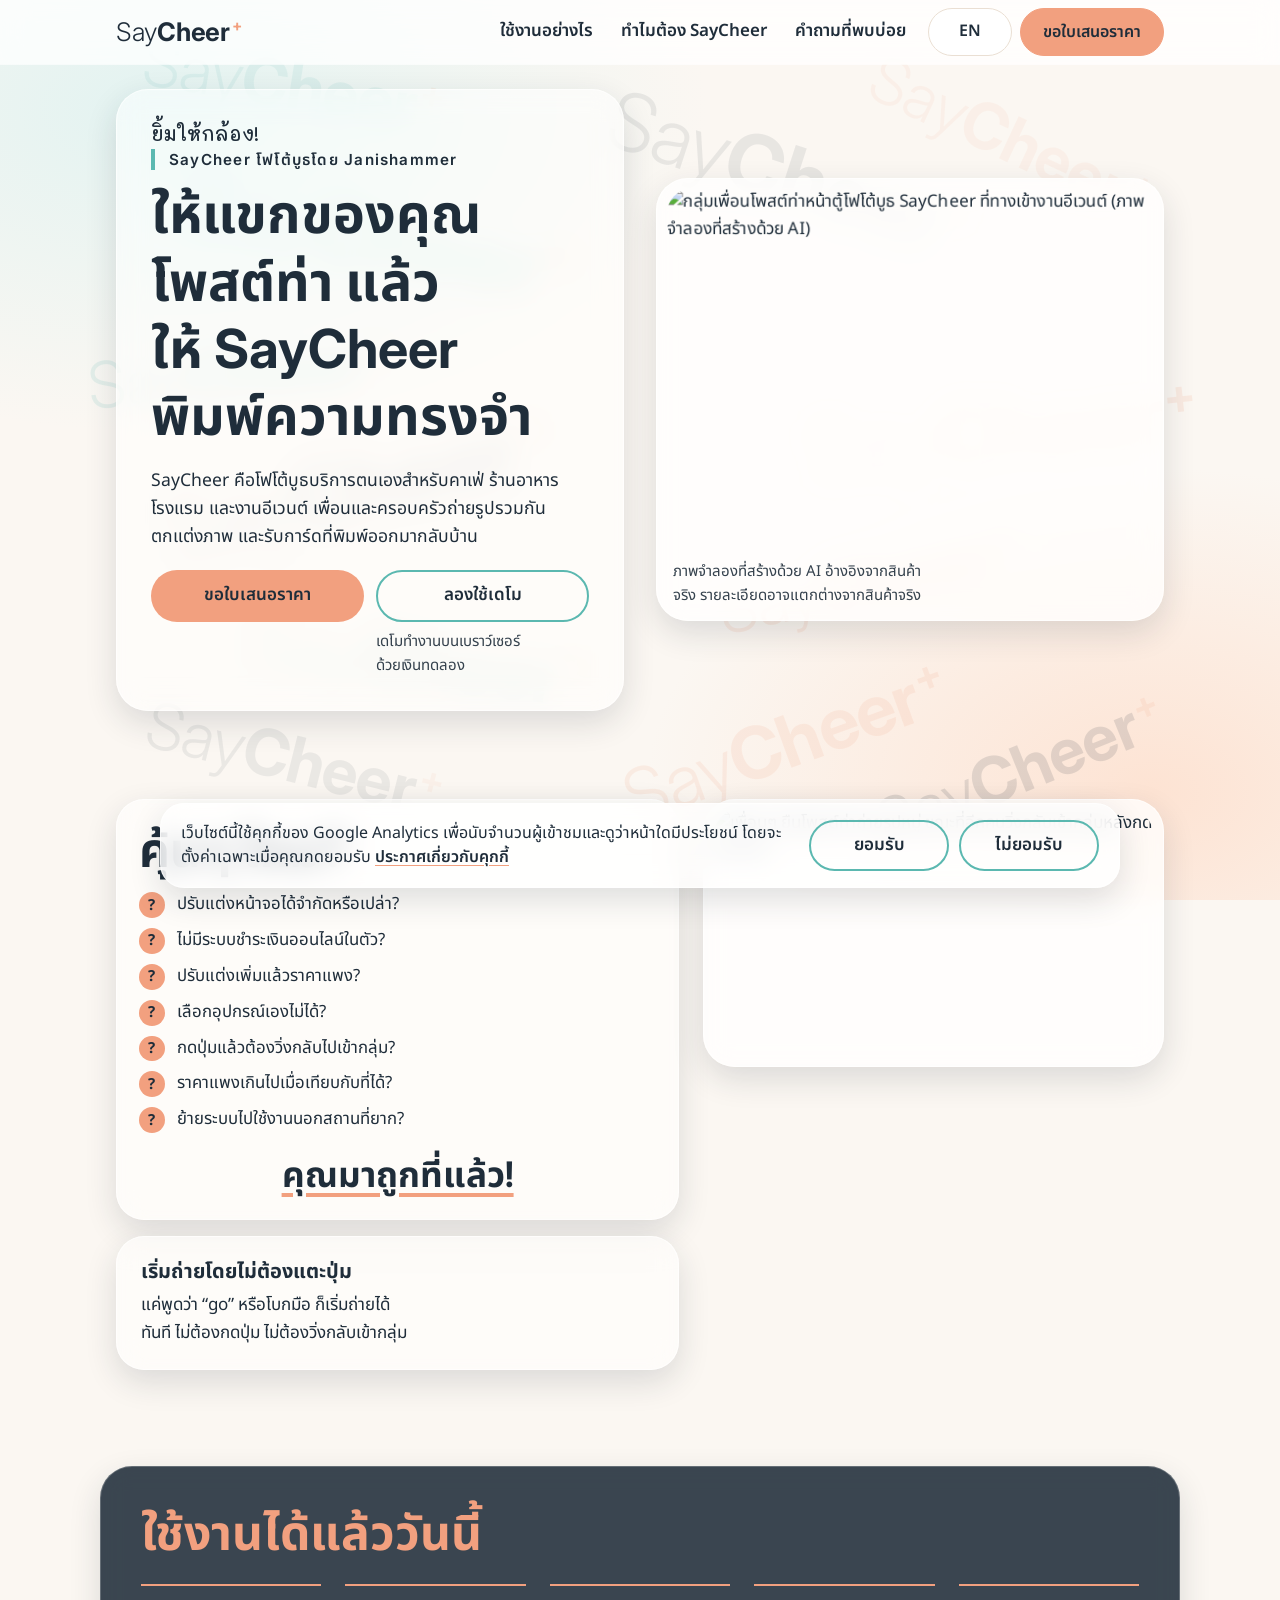
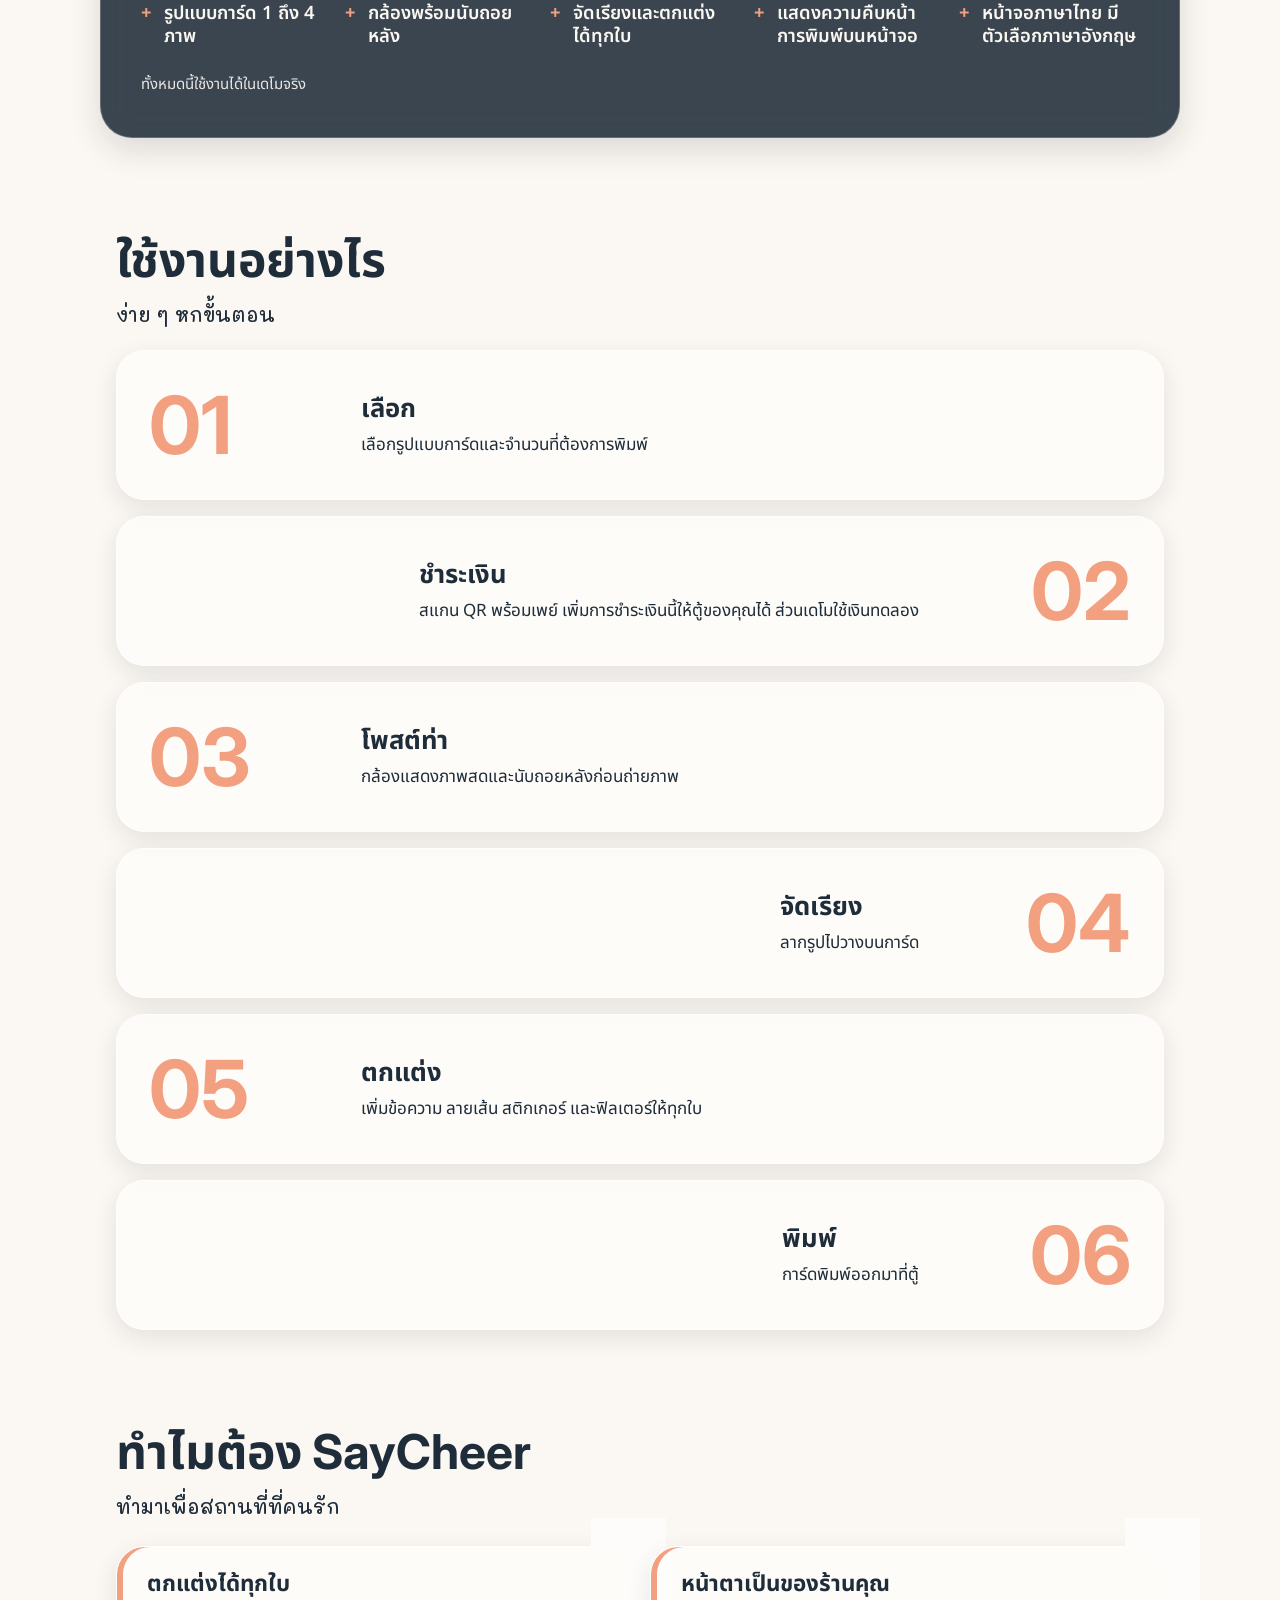
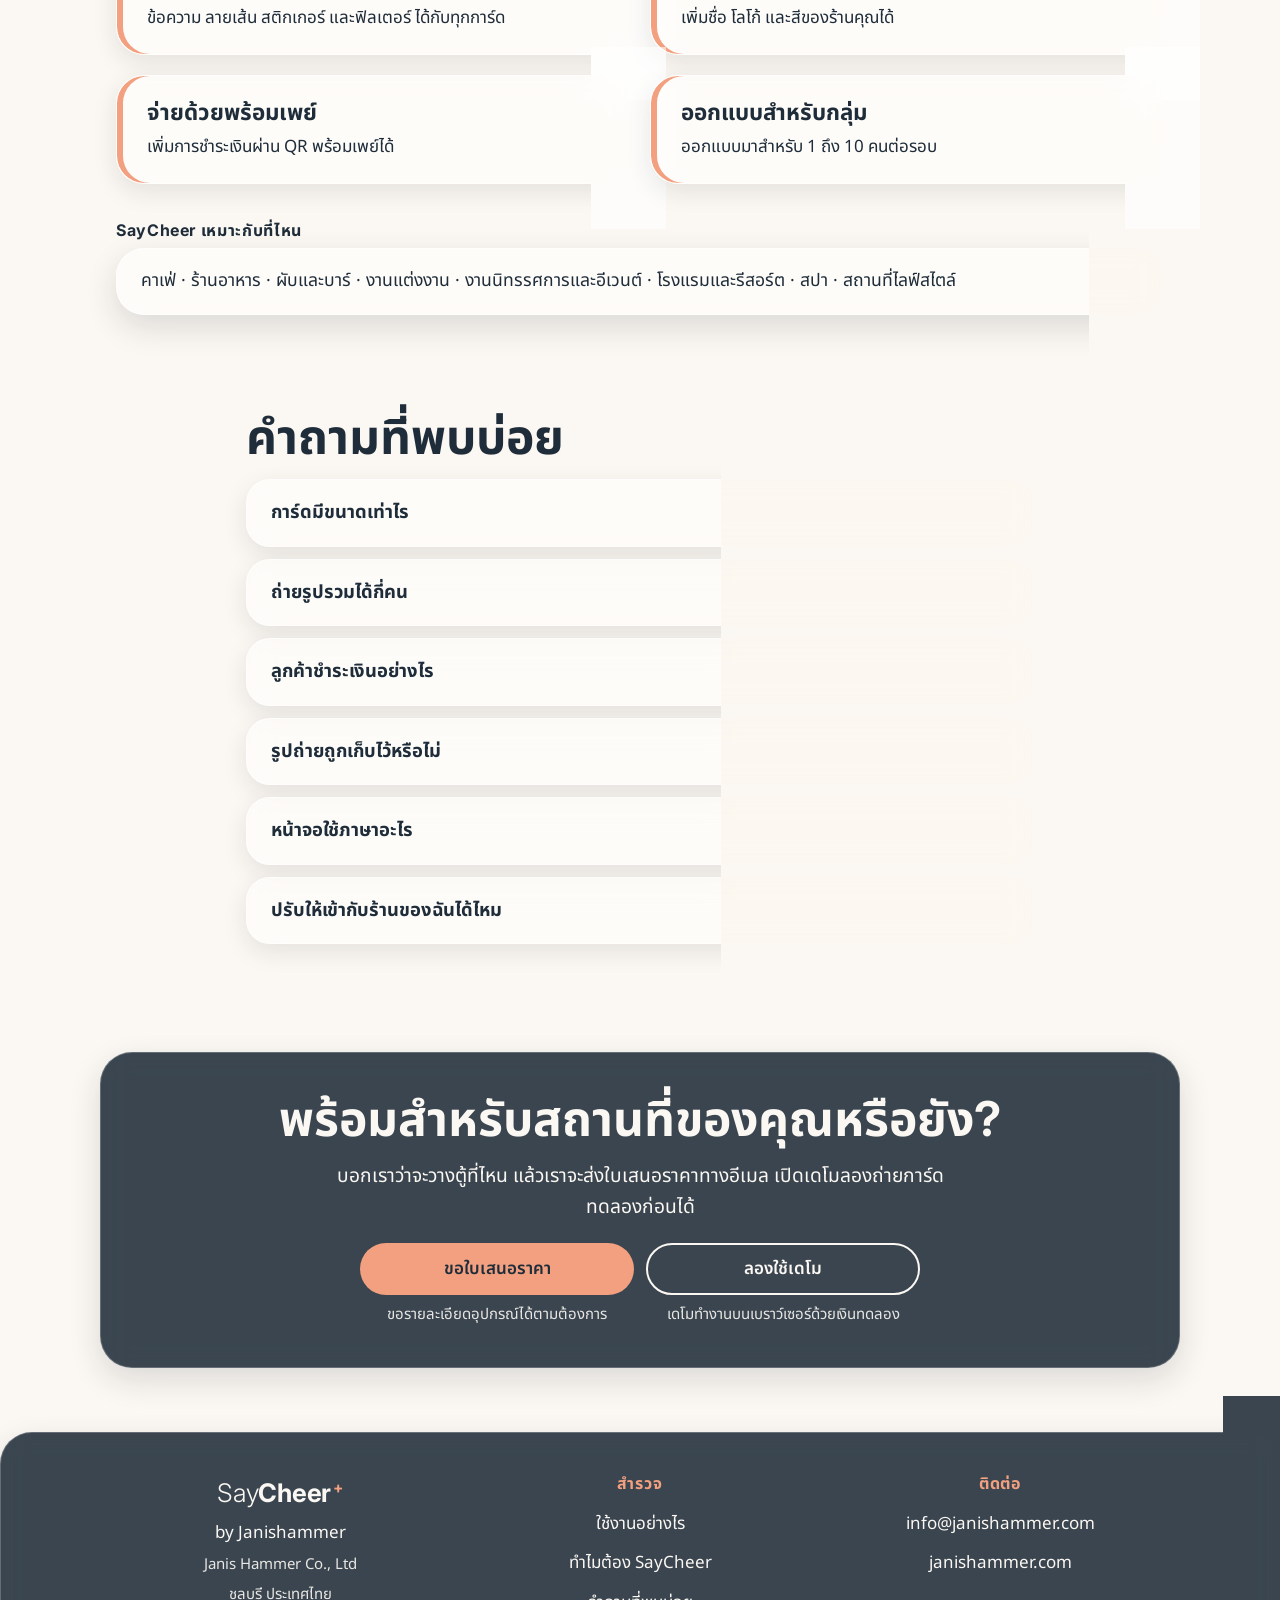
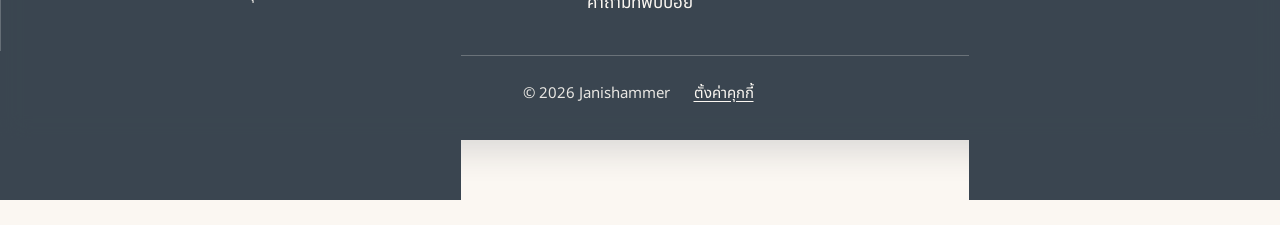
==== commit 72eb85cc: "SayCheer cookie choice: Google Analytics loads only after Accept Order CC_SESSION_saycheer_cookie_v1" ====
--- a/th/index.html
+++ b/th/index.html
@@ -42,13 +42,6 @@
   }
 }
   </script>
-  <script async src="https://www.googletagmanager.com/gtag/js?id=G-HB2ZXSZY0Z"></script>
-  <script>
-    window.dataLayer = window.dataLayer || [];
-    function gtag(){dataLayer.push(arguments);}
-    gtag('js', new Date());
-    gtag('config', 'G-HB2ZXSZY0Z');
-  </script>
 </head>
 <body>
   <div class="bg" aria-hidden="true">
@@ -225,7 +218,8 @@
         <a href="https://janishammer.com/th/">janishammer.com</a>
       </div>
     </div>
-    <div class="wrap foot-bottom"><p class="small">© 2026 Janishammer</p></div>
+    <div class="wrap foot-bottom"><p class="small">© 2026 Janishammer</p><button type="button" class="cookie-open">ตั้งค่าคุกกี้</button></div>
   </footer>
+  <script src="/consent.js" defer></script>
 </body>
 </html>
--- a/style.css
+++ b/style.css
@@ -182,7 +182,9 @@
 .foot-col h3 { font-size: 1rem; letter-spacing: 0.06em; margin-bottom: 12px; color: var(--peach); }
 .foot-col a { display: block; padding: 6px 0; text-decoration: none; }
 .foot-col a:hover { text-decoration: underline; }
-.foot-bottom { margin-top: 32px; border-top: 1px solid rgba(251, 247, 242, 0.25); padding-top: 16px; }
+.foot-bottom { margin-top: 32px; border-top: 1px solid rgba(251, 247, 242, 0.25); padding-top: 16px; display: flex; flex-wrap: wrap; justify-content: center; align-items: center; column-gap: 20px; }
+.foot-bottom p { margin: 0; }
+.cookie-open { font: inherit; font-size: 0.9375rem; color: inherit; background: none; border: 0; padding: 6px 4px; min-height: 44px; text-decoration: underline; text-underline-offset: 3px; cursor: pointer; }
 
 @media (min-width: 520px) {
   .lang.lang-bar { display: inline-flex; }
@@ -231,6 +233,19 @@
   .btn.btn-bar { padding: 0 12px; }
 }
 
+/* cookie choice bar (built by consent.js): glass like the other boxes, solid fallback through the same custom properties */
+.cookie-bar { position: fixed; left: 50%; bottom: 12px; transform: translateX(-50%); z-index: 60; width: calc(100% - 24px); max-width: 960px; display: flex; flex-direction: column; gap: 12px; padding: 16px 20px; border-radius: 24px; color: var(--ink); background: var(--box-strong, #fff); border: 1px solid var(--box-line, var(--line)); -webkit-backdrop-filter: var(--box-blur, none); backdrop-filter: var(--box-blur, none); box-shadow: var(--box-shadow, 0 12px 32px rgba(31, 45, 58, 0.25)); }
+.cookie-bar[hidden] { display: none; }
+.cookie-text { margin: 0; font-size: 1rem; line-height: 1.5; }
+.cookie-text a { font-weight: 600; text-decoration: underline; text-decoration-color: var(--peach); text-underline-offset: 3px; }
+.cookie-btns { display: grid; grid-template-columns: minmax(0, 1fr); gap: 10px; }
+.cookie-bar .cookie-btn { min-height: 48px; width: 100%; padding: 10px 20px; font: inherit; font-weight: 600; color: var(--ink); background: transparent; cursor: pointer; }
+@media (min-width: 520px) {
+  .cookie-bar { flex-direction: row; align-items: center; gap: 20px; }
+  .cookie-text { flex: 1 1 auto; }
+  .cookie-btns { flex: 0 0 auto; grid-template-columns: repeat(2, 140px); }
+}
+
 /* frosted glass ("crystal"): switched on only where backdrop-filter and color-mix both work.
    Tokens come from the site tokens with color-mix (no new hex). Never glass inside glass. */
 @supports ((backdrop-filter: blur(1px)) or (-webkit-backdrop-filter: blur(1px))) and (background: color-mix(in srgb, white 50%, transparent)) {
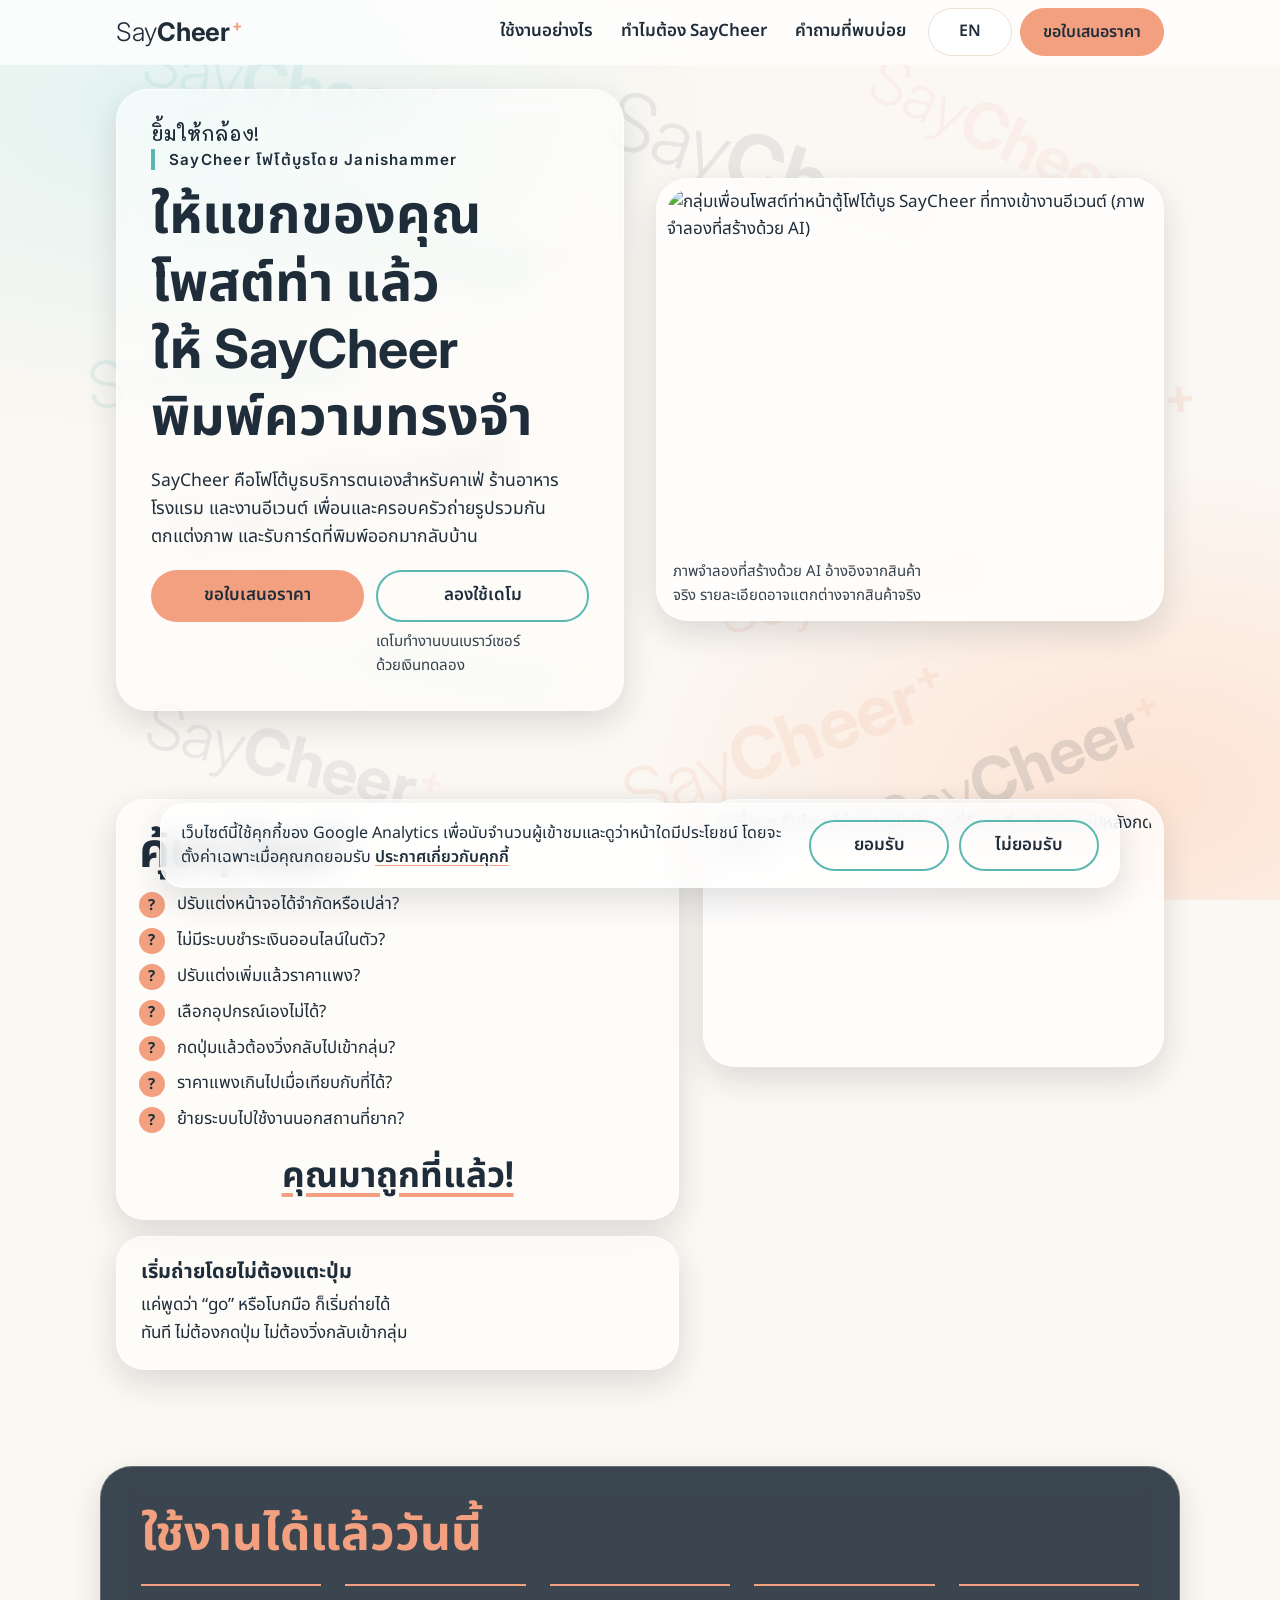
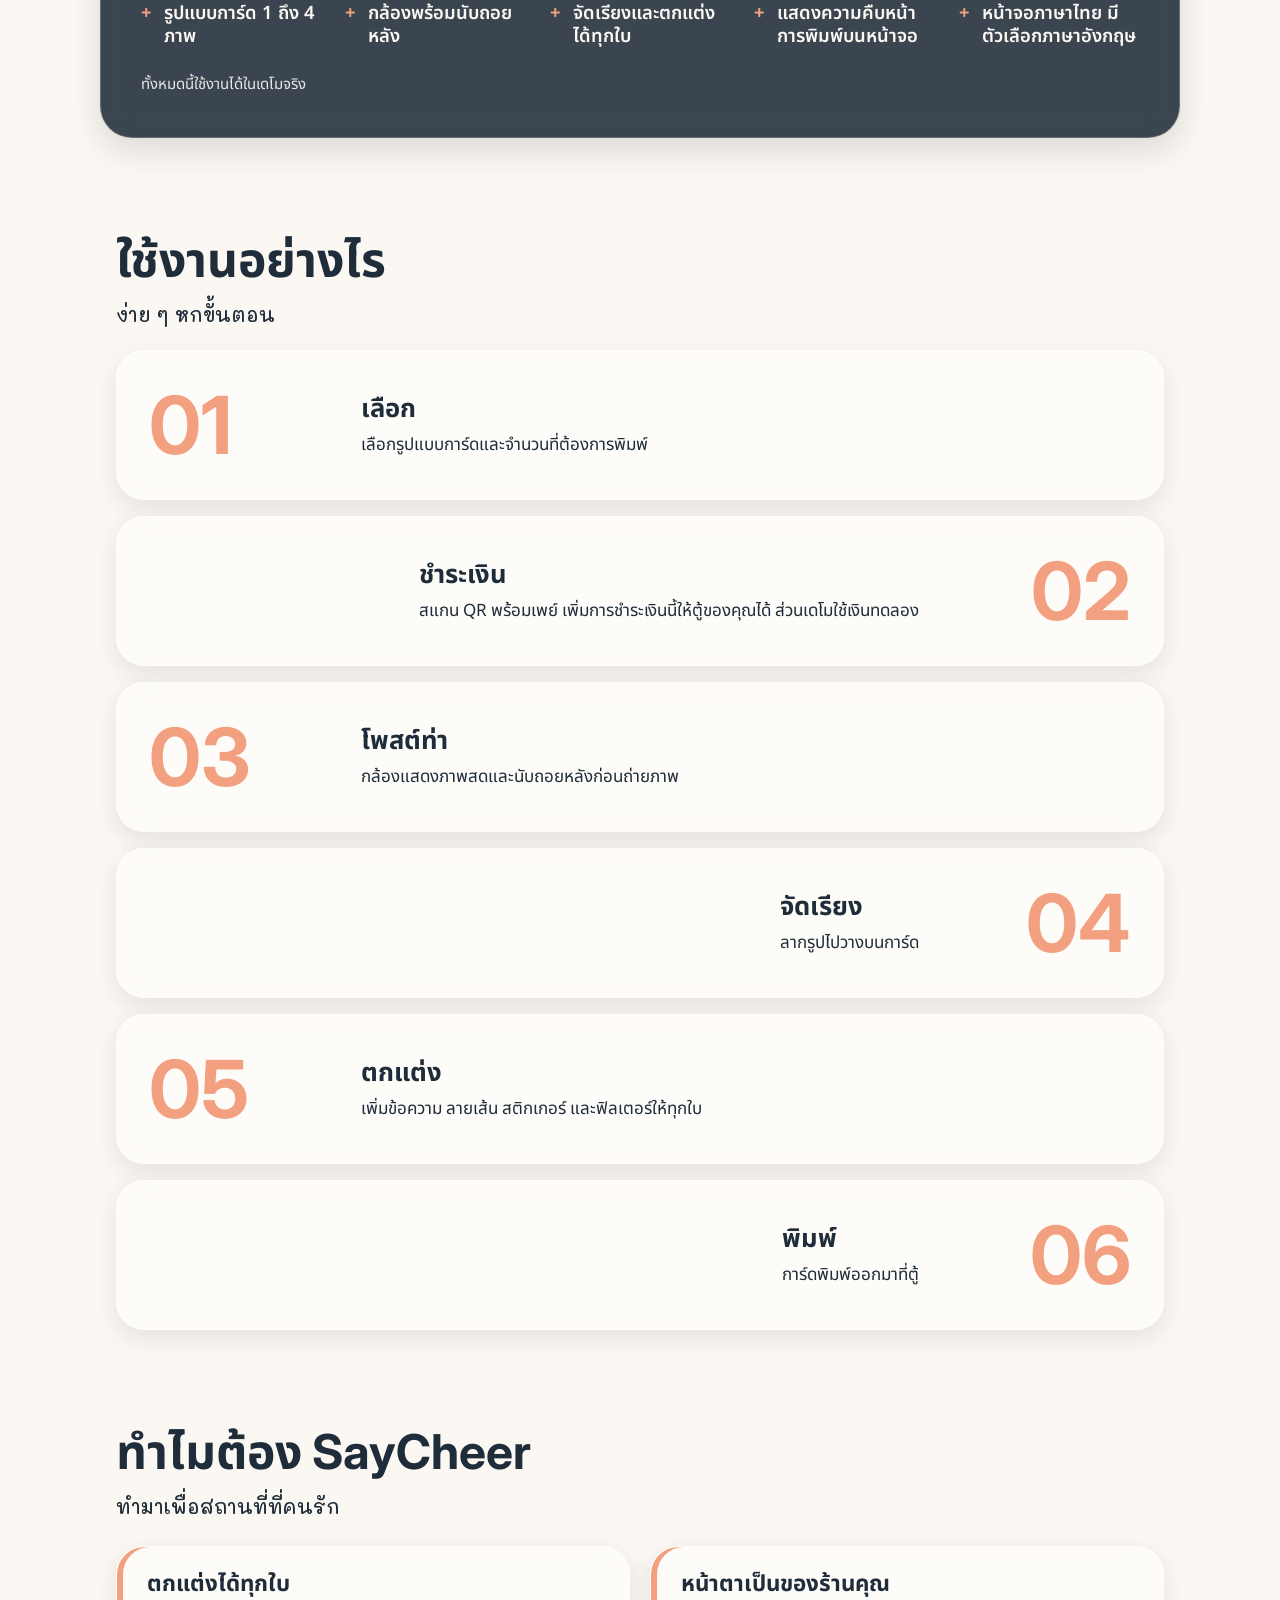
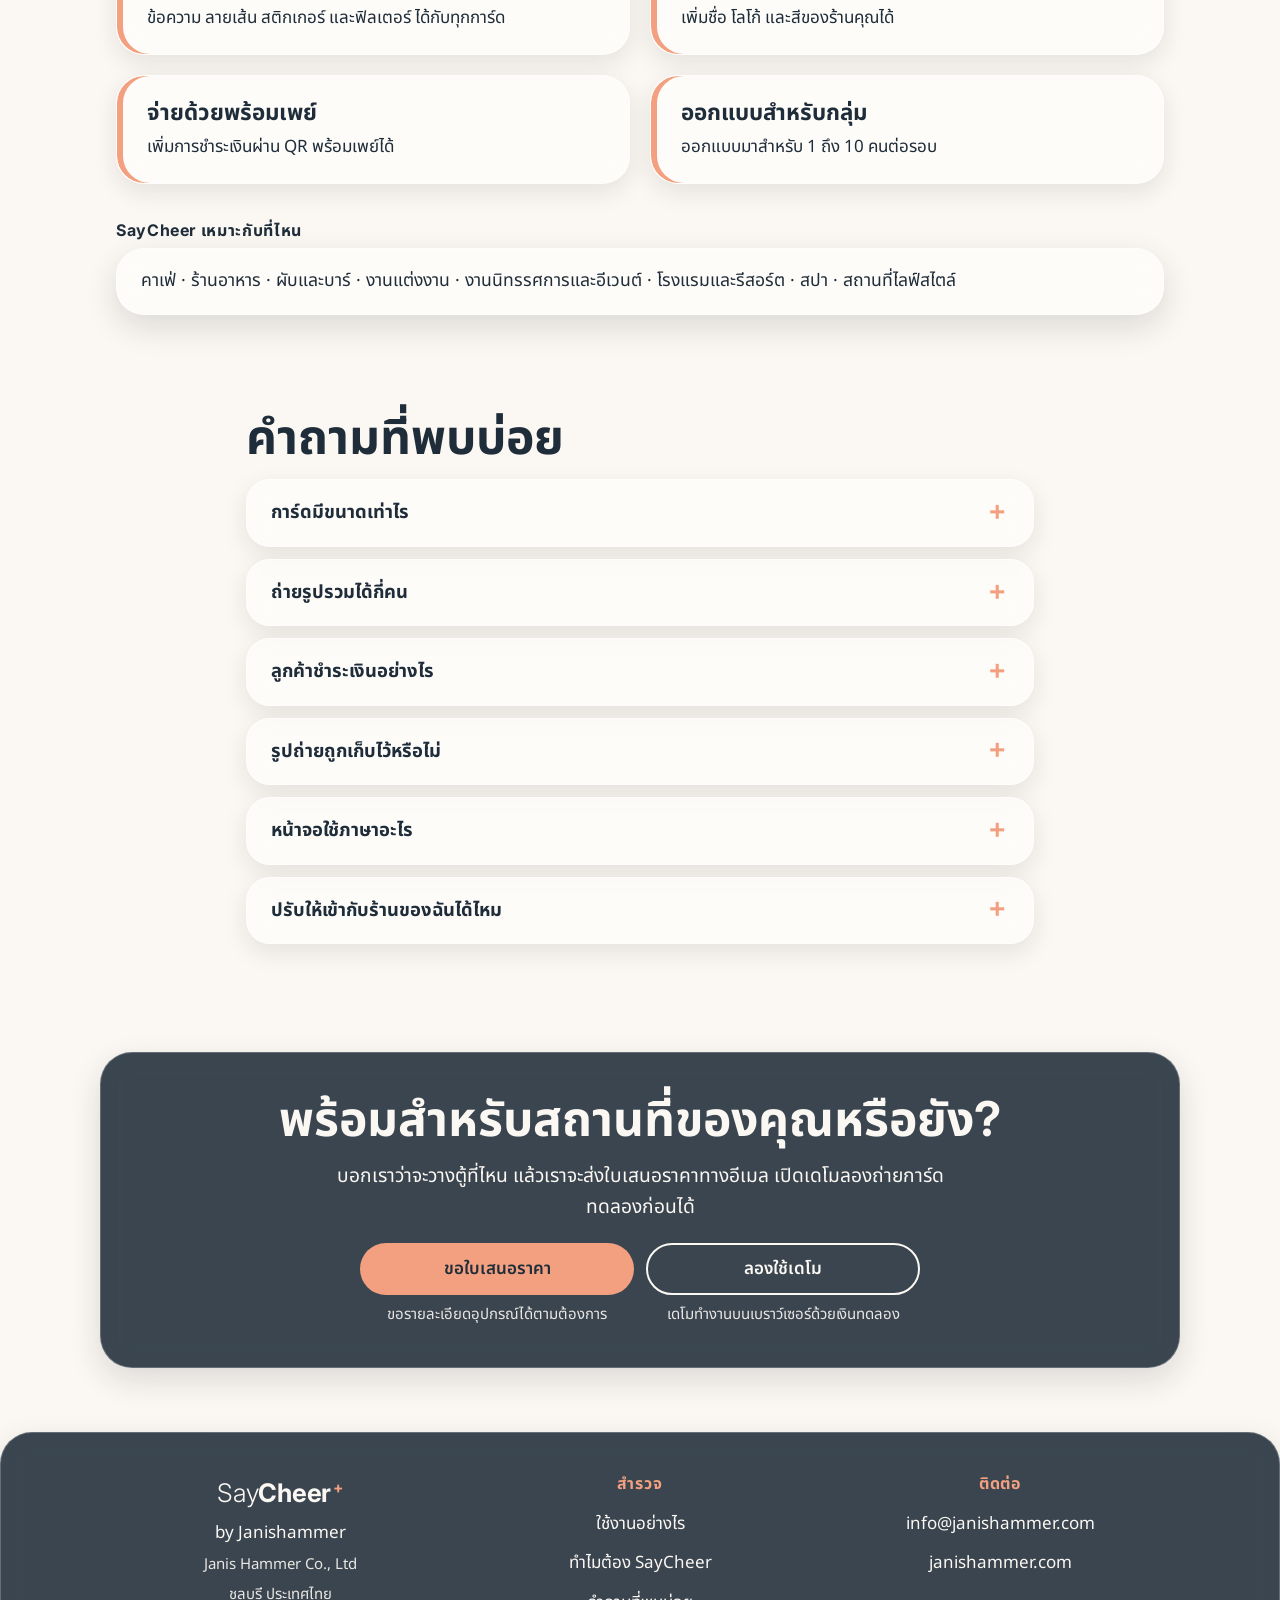
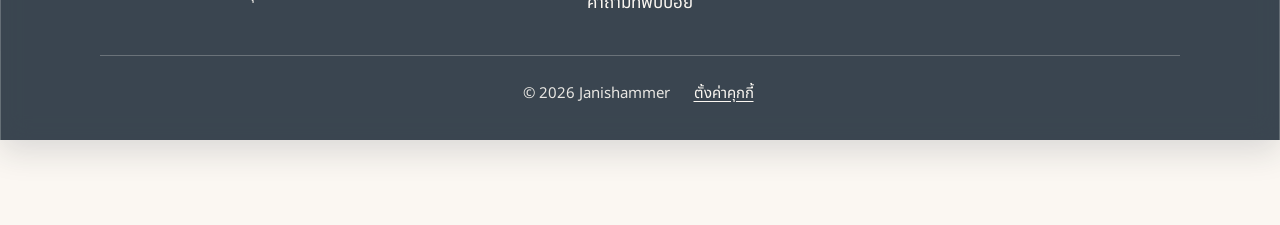
==== commit 4a7cf5b0: "Add SayCheer tab icon (favicon) links Three link lines in the head of index.html, th/index.html and " ====
--- a/th/index.html
+++ b/th/index.html
@@ -6,6 +6,9 @@
   <title>SayCheer โฟโต้บูธโดย Janishammer | ตู้ถ่ายรูปปรับแต่งได้</title>
   <meta name="description" content="SayCheer โฟโต้บูธโดย Janishammer ตู้ถ่ายรูปบริการตนเองสำหรับคาเฟ่ ร้านอาหาร โรงแรม และงานอีเวนต์ ถ่ายรูป ตกแต่ง พิมพ์ ขอใบเสนอราคาได้ทางอีเมล">
   <meta name="theme-color" content="#FBF7F2">
+  <link rel="icon" type="image/svg+xml" href="https://res.cloudinary.com/dfiomi0lb/image/upload/v1794396110/favicon_s_v1.svg">
+  <link rel="icon" type="image/png" sizes="32x32" href="https://res.cloudinary.com/dfiomi0lb/image/upload/w_32,h_32,f_png/v1794396110/favicon_s_v1.png">
+  <link rel="apple-touch-icon" href="https://res.cloudinary.com/dfiomi0lb/image/upload/w_180,h_180,f_png/v1794396110/favicon_s_v1.png">
   <link rel="canonical" href="https://saycheer.janishammer.com/th/">
   <link rel="alternate" hreflang="en" href="https://saycheer.janishammer.com/">
   <link rel="alternate" hreflang="th" href="https://saycheer.janishammer.com/th/">
--- a/style.css
+++ b/style.css
@@ -234,15 +234,17 @@
 }
 
 /* cookie choice bar (built by consent.js): glass like the other boxes, solid fallback through the same custom properties */
-.cookie-bar { position: fixed; left: 50%; bottom: 12px; transform: translateX(-50%); z-index: 60; width: calc(100% - 24px); max-width: 960px; display: flex; flex-direction: column; gap: 12px; padding: 16px 20px; border-radius: 24px; color: var(--ink); background: var(--box-strong, #fff); border: 1px solid var(--box-line, var(--line)); -webkit-backdrop-filter: var(--box-blur, none); backdrop-filter: var(--box-blur, none); box-shadow: var(--box-shadow, 0 12px 32px rgba(31, 45, 58, 0.25)); }
+.cookie-bar { position: fixed; left: 50%; bottom: 12px; transform: translateX(-50%); z-index: 60; width: calc(100% - 24px); max-width: 960px; display: flex; flex-direction: column; gap: 10px; padding: 12px 14px; border-radius: 22px; color: var(--ink); background: var(--box-strong, #fff); border: 1px solid var(--box-line, var(--line)); -webkit-backdrop-filter: var(--box-blur, none); backdrop-filter: var(--box-blur, none); box-shadow: var(--box-shadow, 0 12px 32px rgba(31, 45, 58, 0.25)); }
 .cookie-bar[hidden] { display: none; }
-.cookie-text { margin: 0; font-size: 1rem; line-height: 1.5; }
+.cookie-text { margin: 0; font-size: 0.9375rem; line-height: 1.4; }
 .cookie-text a { font-weight: 600; text-decoration: underline; text-decoration-color: var(--peach); text-underline-offset: 3px; }
-.cookie-btns { display: grid; grid-template-columns: minmax(0, 1fr); gap: 10px; }
-.cookie-bar .cookie-btn { min-height: 48px; width: 100%; padding: 10px 20px; font: inherit; font-weight: 600; color: var(--ink); background: transparent; cursor: pointer; }
-@media (min-width: 520px) {
-  .cookie-bar { flex-direction: row; align-items: center; gap: 20px; }
+.cookie-btns { display: grid; grid-template-columns: repeat(2, minmax(0, 1fr)); gap: 10px; }
+.cookie-bar .cookie-btn { min-height: 48px; width: 100%; padding: 8px 12px; font: inherit; font-weight: 600; color: var(--ink); background: transparent; cursor: pointer; }
+@media (min-width: 700px) {
+  .cookie-bar { flex-direction: row; align-items: center; gap: 20px; padding: 16px 20px; border-radius: 24px; }
+  .cookie-text { font-size: 1rem; line-height: 1.5; }
   .cookie-text { flex: 1 1 auto; }
+  .cookie-bar .cookie-btn { padding: 10px 20px; }
   .cookie-btns { flex: 0 0 auto; grid-template-columns: repeat(2, 140px); }
 }
 
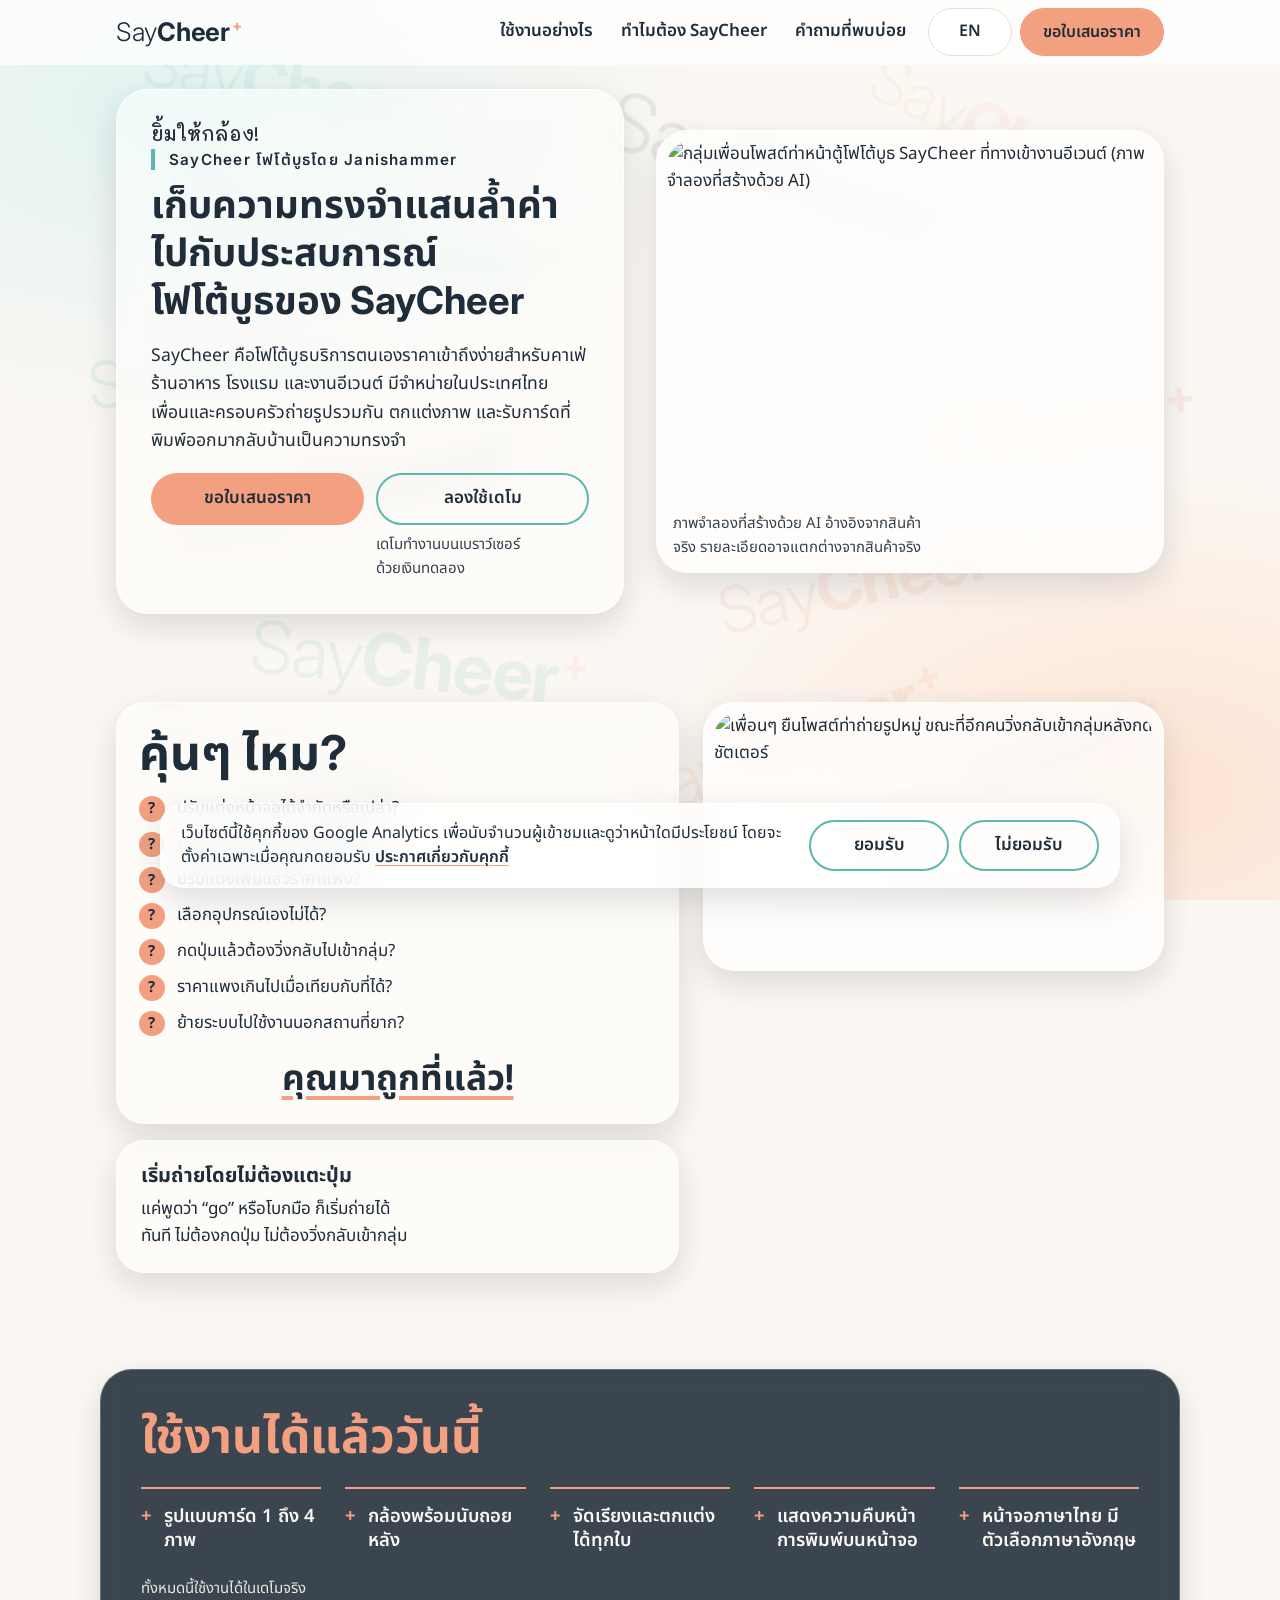
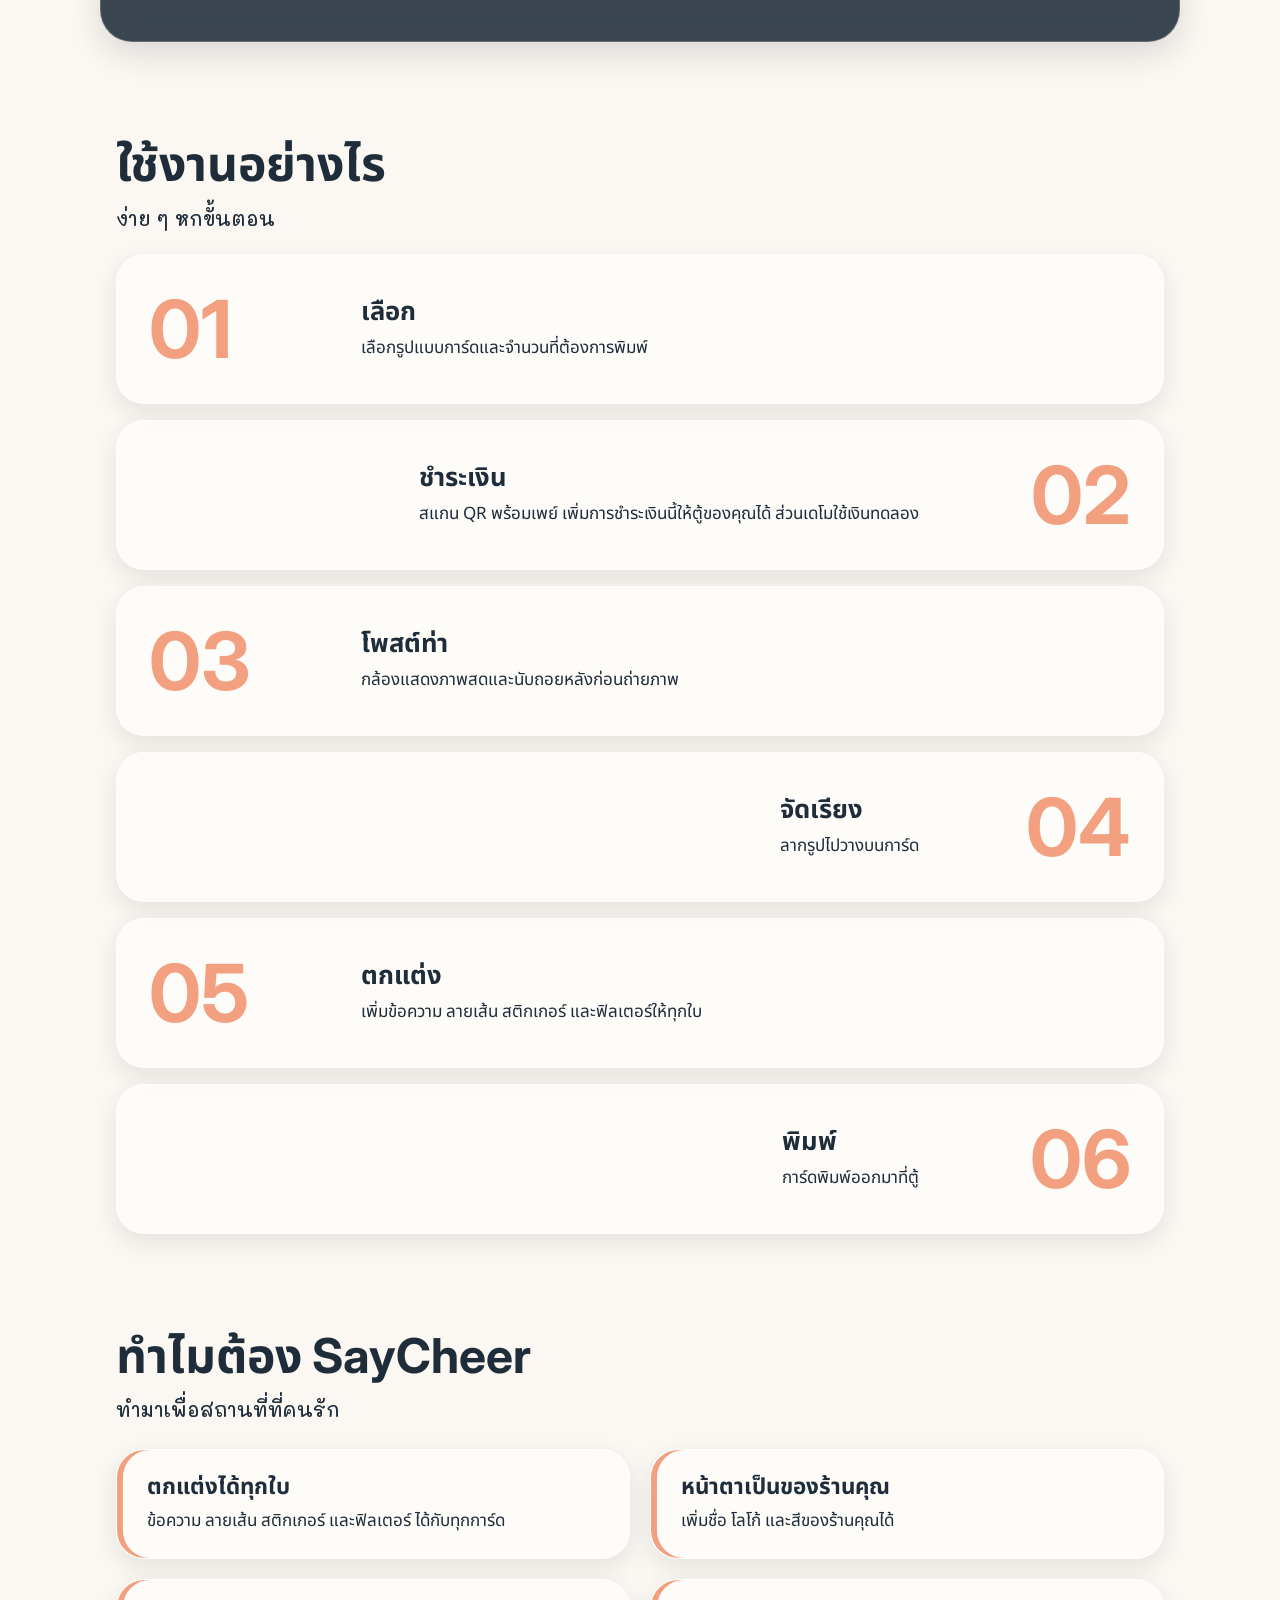
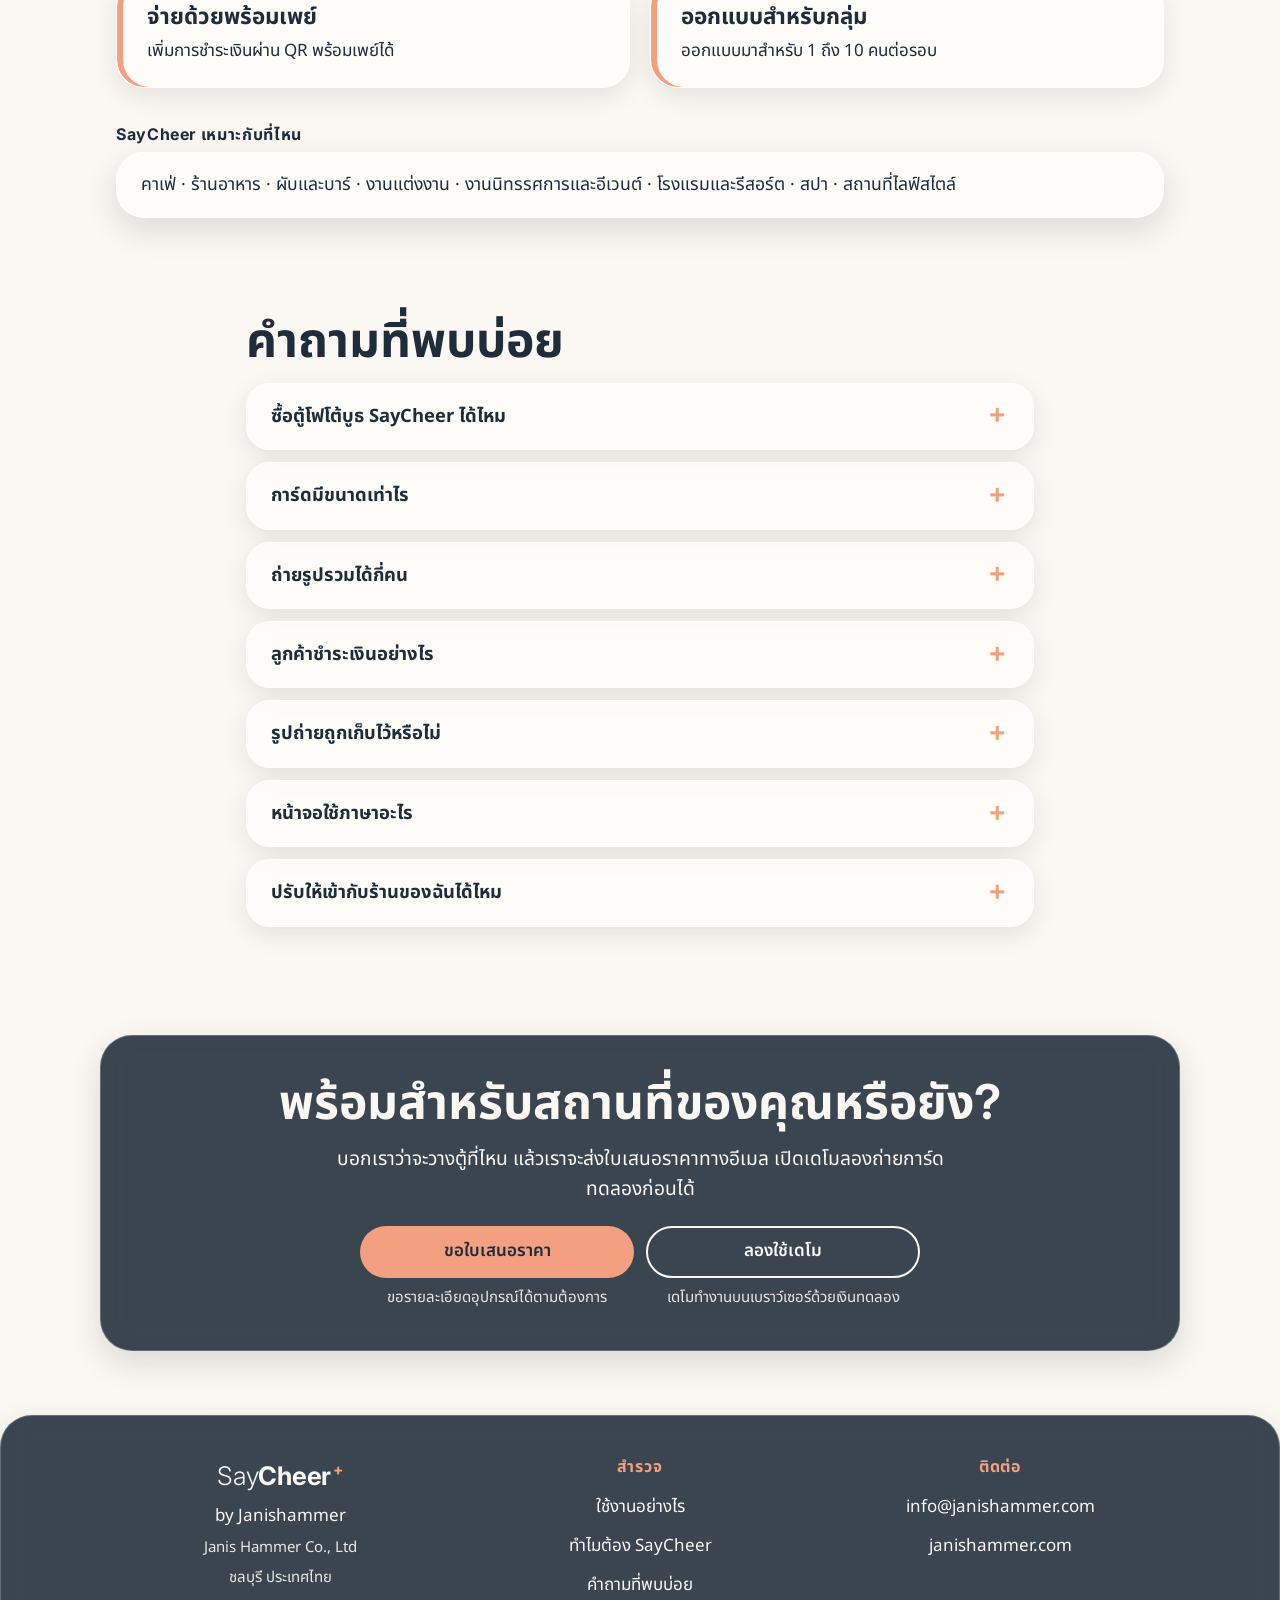
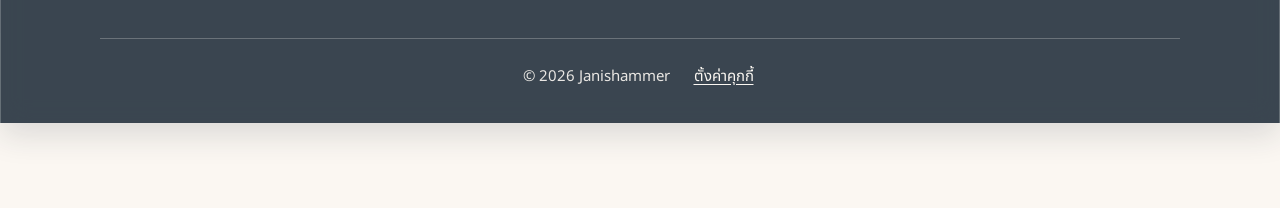
==== commit 42caf852: "SayCheer: calm drifting words, printer hero, CHEERS bubbles, new headline and search wording Co-Auth" ====
--- a/th/index.html
+++ b/th/index.html
@@ -3,8 +3,8 @@
 <head>
   <meta charset="utf-8">
   <meta name="viewport" content="width=device-width, initial-scale=1">
-  <title>SayCheer โฟโต้บูธโดย Janishammer | ตู้ถ่ายรูปปรับแต่งได้</title>
-  <meta name="description" content="SayCheer โฟโต้บูธโดย Janishammer ตู้ถ่ายรูปบริการตนเองสำหรับคาเฟ่ ร้านอาหาร โรงแรม และงานอีเวนต์ ถ่ายรูป ตกแต่ง พิมพ์ ขอใบเสนอราคาได้ทางอีเมล">
+  <title>SayCheer โฟโต้บูธ ตู้ถ่ายรูปขายในไทย | Janishammer</title>
+  <meta name="description" content="ตู้โฟโต้บูธ SayCheer ราคาเข้าถึงง่าย บริการตนเองสำหรับคาเฟ่ ร้านอาหาร โรงแรม และงานอีเวนต์ มีจำหน่ายในประเทศไทย ถ่ายรูป ตกแต่ง พิมพ์ ขอใบเสนอราคาทางอีเมล">
   <meta name="theme-color" content="#FBF7F2">
   <link rel="icon" type="image/svg+xml" href="https://res.cloudinary.com/dfiomi0lb/image/upload/v1794396110/favicon_s_v1.svg">
   <link rel="icon" type="image/png" sizes="32x32" href="https://res.cloudinary.com/dfiomi0lb/image/upload/w_32,h_32,f_png/v1794396110/favicon_s_v1.png">
@@ -13,8 +13,8 @@
   <link rel="alternate" hreflang="en" href="https://saycheer.janishammer.com/">
   <link rel="alternate" hreflang="th" href="https://saycheer.janishammer.com/th/">
   <link rel="alternate" hreflang="x-default" href="https://saycheer.janishammer.com/">
-  <meta property="og:title" content="SayCheer โฟโต้บูธโดย Janishammer | ตู้ถ่ายรูปปรับแต่งได้">
-  <meta property="og:description" content="SayCheer โฟโต้บูธโดย Janishammer ตู้ถ่ายรูปบริการตนเองสำหรับคาเฟ่ ร้านอาหาร โรงแรม และงานอีเวนต์ ถ่ายรูป ตกแต่ง พิมพ์ ขอใบเสนอราคาได้ทางอีเมล">
+  <meta property="og:title" content="SayCheer โฟโต้บูธ ตู้ถ่ายรูปขายในไทย | Janishammer">
+  <meta property="og:description" content="ตู้โฟโต้บูธ SayCheer ราคาเข้าถึงง่าย บริการตนเองสำหรับคาเฟ่ ร้านอาหาร โรงแรม และงานอีเวนต์ มีจำหน่ายในประเทศไทย ถ่ายรูป ตกแต่ง พิมพ์ ขอใบเสนอราคาทางอีเมล">
   <meta property="og:image" content="https://res.cloudinary.com/dfiomi0lb/image/upload/v1794246489/Business/Saycheer/website_generated/event_entrance_asean_v2.jpg">
   <meta property="og:image:alt" content="กลุ่มเพื่อนโพสต์ท่าหน้าตู้โฟโต้บูธ SayCheer ที่ทางเข้างานอีเวนต์ (ภาพจำลองที่สร้างด้วย AI)">
   <meta property="og:url" content="https://saycheer.janishammer.com/th/">
@@ -22,12 +22,13 @@
   <meta property="og:locale" content="th_TH">
   <meta property="og:site_name" content="SayCheer by Janishammer">
   <meta name="twitter:card" content="summary_large_image">
-  <meta name="twitter:title" content="SayCheer โฟโต้บูธโดย Janishammer | ตู้ถ่ายรูปปรับแต่งได้">
-  <meta name="twitter:description" content="SayCheer โฟโต้บูธโดย Janishammer ตู้ถ่ายรูปบริการตนเองสำหรับคาเฟ่ ร้านอาหาร โรงแรม และงานอีเวนต์ ถ่ายรูป ตกแต่ง พิมพ์ ขอใบเสนอราคาได้ทางอีเมล">
+  <meta name="twitter:title" content="SayCheer โฟโต้บูธ ตู้ถ่ายรูปขายในไทย | Janishammer">
+  <meta name="twitter:description" content="ตู้โฟโต้บูธ SayCheer ราคาเข้าถึงง่าย บริการตนเองสำหรับคาเฟ่ ร้านอาหาร โรงแรม และงานอีเวนต์ มีจำหน่ายในประเทศไทย ถ่ายรูป ตกแต่ง พิมพ์ ขอใบเสนอราคาทางอีเมล">
   <meta name="twitter:image" content="https://res.cloudinary.com/dfiomi0lb/image/upload/v1794246489/Business/Saycheer/website_generated/event_entrance_asean_v2.jpg">
   <link rel="preconnect" href="https://fonts.googleapis.com">
   <link rel="preconnect" href="https://fonts.gstatic.com" crossorigin>
   <link href="https://fonts.googleapis.com/css2?family=Caveat&amp;family=Inter:wght@300;400;600;700&amp;family=Mali:wght@500&amp;family=Noto+Sans+Thai:wght@400;600&amp;display=swap" rel="stylesheet">
+  <script>try{var d=document.documentElement;if(!(window.matchMedia&&window.matchMedia('(prefers-reduced-motion: reduce)').matches)&&!window.sessionStorage.getItem('sc_hero_v1')&&!/Googlebot|bingbot|Lighthouse/i.test(navigator.userAgent)){d.className+=' hp';}}catch(e){}</script>
   <link rel="stylesheet" href="/style.css">
   <script type="application/ld+json">
 {
@@ -36,7 +37,7 @@
   "@id": "https://saycheer.janishammer.com/#business",
   "name": "SayCheer by Janishammer",
   "url": "https://saycheer.janishammer.com/",
-  "description": "SayCheer โฟโต้บูธโดย Janishammer ตู้ถ่ายรูปบริการตนเองสำหรับคาเฟ่ ร้านอาหาร โรงแรม และงานอีเวนต์ ถ่ายรูป ตกแต่ง พิมพ์ ขอใบเสนอราคาได้ทางอีเมล",
+  "description": "ตู้โฟโต้บูธ SayCheer ราคาเข้าถึงง่าย บริการตนเองสำหรับคาเฟ่ ร้านอาหาร โรงแรม และงานอีเวนต์ มีจำหน่ายในประเทศไทย ถ่ายรูป ตกแต่ง พิมพ์ ขอใบเสนอราคาทางอีเมล",
   "image": "https://res.cloudinary.com/dfiomi0lb/image/upload/v1794246489/Business/Saycheer/website_generated/event_entrance_asean_v2.jpg",
   "address": {
     "@type": "PostalAddress",
@@ -79,9 +80,9 @@
         <div class="hero-panel">
         <div class="hero-head">
           <p class="hand hand-th">ยิ้มให้กล้อง!</p>
-          <h1><span class="h1-brand">SayCheer โฟโต้บูธโดย Janishammer</span><span class="h1-line">ให้แขกของคุณโพสต์ท่า แล้วให้ SayCheer <span class="nw">พิมพ์ความทรงจำ</span></span></h1>
-        </div>
-        <p class="hero-text">SayCheer คือโฟโต้บูธบริการตนเองสำหรับคาเฟ่ ร้านอาหาร โรงแรม และงานอีเวนต์ เพื่อนและครอบครัวถ่ายรูปรวมกัน ตกแต่งภาพ และรับการ์ดที่พิมพ์ออกมากลับบ้าน</p>
+          <h1><span class="h1-brand">SayCheer โฟโต้บูธโดย Janishammer</span><span class="h1-line"><span class="nw">เก็บความทรงจำแสนล้ำค่า</span> <span class="nw">ไปกับประสบการณ์</span><wbr><span class="nw">โฟโต้บูธของ SayCheer</span></span></h1>
+        </div>
+        <p class="hero-text">SayCheer คือโฟโต้บูธบริการตนเองราคาเข้าถึงง่ายสำหรับคาเฟ่ ร้านอาหาร โรงแรม และงานอีเวนต์ มีจำหน่ายในประเทศไทย เพื่อนและครอบครัวถ่ายรูปรวมกัน ตกแต่งภาพ และรับการ์ดที่พิมพ์ออกมากลับบ้านเป็นความทรงจำ</p>
         <div class="hero-cta">
           <div class="btns">
             <div class="btn-col"><a class="btn btn-primary" href="mailto:info@janishammer.com?subject=%E0%B8%82%E0%B8%AD%E0%B9%83%E0%B8%9A%E0%B9%80%E0%B8%AA%E0%B8%99%E0%B8%AD%E0%B8%A3%E0%B8%B2%E0%B8%84%E0%B8%B2%20SayCheer&amp;body=%E0%B8%9B%E0%B8%A3%E0%B8%B0%E0%B9%80%E0%B8%A0%E0%B8%97%E0%B8%AA%E0%B8%96%E0%B8%B2%E0%B8%99%E0%B8%97%E0%B8%B5%E0%B9%88%E0%B8%AB%E0%B8%A3%E0%B8%B7%E0%B8%AD%E0%B8%87%E0%B8%B2%E0%B8%99%3A%0D%0A%E0%B9%80%E0%B8%A1%E0%B8%B7%E0%B8%AD%E0%B8%87%3A%0D%0A%E0%B8%A7%E0%B8%B1%E0%B8%99%E0%B8%97%E0%B8%B5%E0%B9%88%20%28%E0%B8%96%E0%B9%89%E0%B8%B2%E0%B9%80%E0%B8%9B%E0%B9%87%E0%B8%99%E0%B8%87%E0%B8%B2%E0%B8%99%E0%B8%AD%E0%B8%B5%E0%B9%80%E0%B8%A7%E0%B8%99%E0%B8%95%E0%B9%8C%29%3A%0D%0A%E0%B8%8A%E0%B8%B7%E0%B9%88%E0%B8%AD%E0%B9%81%E0%B8%A5%E0%B8%B0%E0%B9%80%E0%B8%9A%E0%B8%AD%E0%B8%A3%E0%B9%8C%E0%B9%82%E0%B8%97%E0%B8%A3%E0%B8%AB%E0%B8%A3%E0%B8%B7%E0%B8%AD%E0%B8%AD%E0%B8%B5%E0%B9%80%E0%B8%A1%E0%B8%A5%E0%B8%82%E0%B8%AD%E0%B8%87%E0%B8%84%E0%B8%B8%E0%B8%93%3A">ขอใบเสนอราคา</a></div>
@@ -182,6 +183,7 @@
     <section class="faq" id="faq">
       <div class="wrap">
         <h2>คำถามที่พบบ่อย</h2>
+        <details class="qa"><summary>ซื้อตู้โฟโต้บูธ SayCheer ได้ไหม</summary><p>ได้ SayCheer มีตู้โฟโต้บูธจำหน่ายในประเทศไทย บอกเราว่าจะวางไว้ที่ไหน แล้วเราจะส่งใบเสนอราคาทางอีเมล</p></details>
         <details class="qa"><summary>การ์ดมีขนาดเท่าไร</summary><p>การ์ดออกแบบเป็นโปสการ์ดขนาด 6 x 4 นิ้วทุกรูปแบบ</p></details>
         <details class="qa"><summary>ถ่ายรูปรวมได้กี่คน</summary><p>SayCheer ออกแบบมาสำหรับกลุ่ม 1 ถึง 10 คน</p></details>
         <details class="qa"><summary>ลูกค้าชำระเงินอย่างไร</summary><p>สแกน QR พร้อมเพย์ เพิ่มการชำระเงินนี้ให้ตู้ของคุณได้ ส่วนเดโมใช้เงินทดลอง</p></details>
@@ -224,5 +226,6 @@
     <div class="wrap foot-bottom"><p class="small">© 2026 Janishammer</p><button type="button" class="cookie-open">ตั้งค่าคุกกี้</button></div>
   </footer>
   <script src="/consent.js" defer></script>
+  <script src="/fx.js" defer></script>
 </body>
 </html>
--- a/style.css
+++ b/style.css
@@ -1,5 +1,6 @@
-/* SayCheer site — single shared stylesheet (look v3, CC_SESSION_saycheer_design_v3).
-   Tokens per docs/WEB_DESIGN_PATTERNS.md sections 7 and 8. No other colours except white and the 1px border #EADFD3.
+/* SayCheer site — single shared stylesheet (look v3, CC_SESSION_saycheer_design_v3; motion CC_SESSION_saycheer_motion_seo_v1).
+   Tokens per docs/WEB_DESIGN_PATTERNS.md sections 7 and 8. No other colours except white and the 1px border #EADFD3,
+   and the six --cheer-n rainbow tokens used only by the CHEERS bubbles (owner approved "full rainbow" 2026-11-12).
    Boxes are solid by default (fallback); the frosted-glass look is switched on in the @supports block below
    and switched off again for prefers-reduced-transparency. */
 :root {
@@ -10,6 +11,12 @@
   --peach-soft: #FDE3D3;
   --teal-soft: #E3F3F1;
   --line: #EADFD3;
+  --cheer-1: #FF5A5F;
+  --cheer-2: #FFB400;
+  --cheer-3: #2EC4B6;
+  --cheer-4: #3A86FF;
+  --cheer-5: #8338EC;
+  --cheer-6: #FF5CA8;
 }
 * { box-sizing: border-box; }
 html { -webkit-text-size-adjust: 100%; scroll-behavior: smooth; }
@@ -53,6 +60,27 @@
 .s10 { --x: 79.7%; --y: 85.4%; --r: -22deg; --s: 4rem; --sm: 1.4rem; --c: var(--ink); --o: 0.12; }
 .s11 { --x: 79.0%; --y: 15.3%; --r: 25deg; --s: 4rem; --sm: 1.3rem; --c: var(--peach); --o: 0.08; }
 .s12 { --x: 18.7%; --y: 41.4%; --r: -5deg; --s: 4rem; --sm: 1.3rem; --c: var(--teal); --o: 0.13; }
+
+/* calm drifting + heartbeat of the background words (time based, not scroll based): the individual properties translate and scale,
+   so the existing transform (centre + tilt) stays as it is. dx/dy = drift distance, d = drift seconds, dl = drift delay, b = beat seconds, bl = beat delay */
+.s1 { --dx: 6vw; --dy: -5vh; --d: 46s; --dl: -8s; --b: 6.5s; --bl: -1s; }
+.s2 { --dx: -5vw; --dy: 6vh; --d: 52s; --dl: -20s; --b: 7s; --bl: -3s; }
+.s3 { --dx: -6vw; --dy: 5vh; --d: 58s; --dl: -31s; --b: 6s; --bl: -2s; }
+.s4 { --dx: 5vw; --dy: 7vh; --d: 44s; --dl: -12s; --b: 7.5s; --bl: -5s; }
+.s5 { --dx: -7vw; --dy: -6vh; --d: 62s; --dl: -40s; --b: 6.8s; --bl: -4s; }
+.s6 { --dx: 6vw; --dy: 6vh; --d: 49s; --dl: -5s; --b: 7.2s; --bl: -6s; }
+.s7 { --dx: 5vw; --dy: -7vh; --d: 55s; --dl: -27s; --b: 6.2s; --bl: -2.5s; }
+.s8 { --dx: -5vw; --dy: -5vh; --d: 47s; --dl: -16s; --b: 7.8s; --bl: -7s; }
+.s9 { --dx: 7vw; --dy: 5vh; --d: 60s; --dl: -35s; --b: 6.6s; --bl: -1.5s; }
+.s10 { --dx: -6vw; --dy: -6vh; --d: 51s; --dl: -9s; --b: 7.4s; --bl: -5.5s; }
+.s11 { --dx: -5vw; --dy: 7vh; --d: 57s; --dl: -23s; --b: 6.9s; --bl: -3.5s; }
+.s12 { --dx: 6vw; --dy: 6vh; --d: 53s; --dl: -44s; --b: 7.1s; --bl: -6.5s; }
+.sp { animation: drift var(--d) ease-in-out infinite alternate, beat var(--b) ease-in-out infinite; animation-delay: var(--dl), var(--bl); will-change: translate, scale; }
+@keyframes drift { from { translate: 0 0; } to { translate: var(--dx) var(--dy); } }
+/* two beats then a rest */
+@keyframes beat { 0% { scale: 1; } 12% { scale: 1.12; } 24% { scale: 1; } 36% { scale: 1.08; } 52%, 100% { scale: 1; } }
+/* class set by fx.js when a weak phone cannot keep up: the words stand still */
+html.bg-still .sp { animation: none; will-change: auto; }
 
 /* boxes: solid fallback here; glass values come from the custom properties set in the @supports block */
 .bar { position: sticky; top: 0; z-index: 50; background: var(--bar-bg, var(--cream)); border-bottom: 1px solid var(--box-line, var(--line)); }
@@ -100,11 +128,11 @@
 .hero h1 { margin: 0; }
 .hero-head .hand { margin-bottom: 4px; }
 .h1-brand { display: block; font-size: 0.95rem; font-weight: 600; letter-spacing: 0.08em; line-height: 1.4; margin-bottom: 10px; padding-left: 14px; border-left: 4px solid var(--teal); }
-.h1-line { display: block; font-size: 2.6rem; font-weight: 700; line-height: 1.1; letter-spacing: -0.02em; text-wrap: balance; }
+.h1-line { display: block; font-size: clamp(1.9rem, 8vw, 2.5rem); font-weight: 700; line-height: 1.1; letter-spacing: -0.02em; text-wrap: balance; }
 .nw { white-space: nowrap; }
-@media (max-width: 899px) { html[lang="th"] .h1-line { font-size: min(2.6rem, 10.5vw); } }
+@media (max-width: 899px) { html[lang="th"] .h1-line { font-size: min(2.4rem, 7.2vw); } }
 html[lang="th"] .h1-line { line-height: 1.25; letter-spacing: 0; }
-.hero-pic { margin: 0 auto; padding: 10px; border-radius: 32px; width: 100%; max-width: 720px; overflow: hidden; }
+.hero-pic { position: relative; margin: 0 auto; padding: 10px; border-radius: 32px; width: 100%; max-width: 720px; overflow: hidden; }
 .hero-pic img { max-width: 100%; height: auto; display: block; border-radius: 24px; transform-origin: center; will-change: transform; animation: heartbeat 3.8s ease-in-out infinite; }
 /* heartbeat: two soft beats then a rest; on the picture, not on the glass frame (the blur is not recomputed each frame) */
 @keyframes heartbeat {
@@ -217,8 +245,8 @@
 @media (min-width: 900px) {
   .hero-grid { grid-template-columns: repeat(2, minmax(0, 1fr)); gap: 32px; }
   .hero-panel { padding: 32px 34px; border-radius: 32px; }
-  .h1-line { font-size: clamp(2.9rem, 4.4vw, 3.5rem); }
-  html[lang="th"] .h1-line { font-size: clamp(3.2rem, 4.2vw, 3.6rem); }
+  .h1-line { font-size: clamp(2.2rem, 3.4vw, 2.6rem); }
+  html[lang="th"] .h1-line { font-size: clamp(2.2rem, 3vw, 2.5rem); }
 }
 @media (min-width: 1000px) {
   .work { grid-template-columns: repeat(5, minmax(0, 1fr)); gap: 24px; }
@@ -271,8 +299,39 @@
   :root { --box-light: initial; --box-strong: initial; --box-dark: initial; --box-line: initial; --box-line-dark: initial; --box-shadow: initial; --box-blur: initial; --bar-bg: initial; }
   .qa, .reason, .row { --box-shadow: initial; }
 }
+/* hero printer sequence (fx.js). The picture is never hidden: class hp on <html> (set by a tiny head script) puts an opaque cream cover
+   over it, the stage with the printer sits on the cover, and the cover is removed at the end. Pure-CSS failsafe: after 12 s the cover fades
+   away by itself, so a failed script never leaves the picture covered. The heartbeat is paused while covered (it would peek past the cover). */
+.hp .hero-pic::before { content: ""; position: absolute; inset: 10px 10px auto 10px; aspect-ratio: 1200 / 896; z-index: 2; border-radius: 24px; background: var(--cream); animation: hp-fail 0.01s linear 12s forwards; }
+@keyframes hp-fail { to { opacity: 0; visibility: hidden; } }
+.hp .hero-pic img { animation: none; }
+.hp-stage { position: absolute; inset: 10px 10px auto 10px; aspect-ratio: 1200 / 896; z-index: 3; overflow: hidden; border-radius: 24px; pointer-events: none; container-type: inline-size; }
+.hp-printer { position: absolute; left: 25%; top: 3%; width: 50%; opacity: 0; }
+.hp-printer svg { display: block; width: 100%; height: auto; }
+.hp-num { position: absolute; left: 50%; top: 80%; width: 22%; aspect-ratio: 1 / 1; display: flex; align-items: center; justify-content: center; border-radius: 50%; background: var(--peach); color: var(--ink); border: 5px solid var(--ink); box-shadow: 0 6px 0 var(--ink); font-weight: 700; font-size: 2.4rem; font-size: 12cqw; line-height: 1; opacity: 0; transform: translate(-50%, -50%); }
+.hp-flash { position: absolute; inset: 0; background: #fff; opacity: 0; }
+.hp-card { position: absolute; left: 25%; top: 47%; width: 50%; height: 50%; overflow: hidden; border-radius: 6px; }
+.hp-card img { position: absolute; inset: 0; width: 100%; height: 100%; object-fit: cover; display: block; transform: translateY(-100%); }
+.hp-skip { position: absolute; top: 18px; right: 18px; z-index: 4; min-height: 44px; min-width: 64px; padding: 0 18px; border: 1px solid var(--line); border-radius: 999px; background: #fff; color: var(--ink); font: inherit; font-size: 0.9375rem; font-weight: 600; cursor: pointer; }
+
+/* CHEERS soap bubbles (fx.js): a fixed, click-through layer under the sticky bar (50) and the cookie bar (60) */
+.fx-layer { position: fixed; inset: 0; z-index: 40; overflow: hidden; pointer-events: none; }
+.fx-spot { position: absolute; width: 0; height: 0; transform-origin: 0 0; }
+.fx-dot { position: absolute; width: 0; height: 0; }
+.fx-c1 { --c: var(--cheer-1); }
+.fx-c2 { --c: var(--cheer-2); }
+.fx-c3 { --c: var(--cheer-3); }
+.fx-c4 { --c: var(--cheer-4); }
+.fx-c5 { --c: var(--cheer-5); }
+.fx-c6 { --c: var(--cheer-6); }
+.fx-bubble { position: absolute; left: -26px; top: -26px; width: 52px; height: 52px; border-radius: 50%; border: 2px solid rgba(255, 255, 255, 0.95); background: rgba(255, 255, 255, 0.4); background: radial-gradient(circle at 30% 28%, rgba(255, 255, 255, 0.95) 0 10%, color-mix(in srgb, var(--c) 33%, transparent) 40%, color-mix(in srgb, var(--c) 20%, transparent) 100%); box-shadow: 0 0 0 1px var(--c); }
+.fx-letter { position: absolute; left: 0; top: 0; transform: translate(-50%, -50%); color: var(--c); font-family: "Inter", sans-serif; font-size: 1.9rem; font-weight: 700; line-height: 1; }
+.fx-drop { position: absolute; left: -3px; top: -3px; width: 6px; height: 6px; border-radius: 50%; background: var(--c); }
+.fx-count { position: absolute; left: -38px; top: -38px; width: 76px; height: 76px; display: flex; align-items: center; justify-content: center; border-radius: 50%; background: var(--peach); color: var(--ink); border: 4px solid var(--ink); box-shadow: 0 5px 0 var(--ink); font-family: "Inter", sans-serif; font-size: 2.4rem; font-weight: 700; line-height: 1; opacity: 0; }
 @media (prefers-reduced-motion: reduce) {
   html { scroll-behavior: auto; }
+  .sp { animation: none; will-change: auto; }
+  .hp .hero-pic::before, .hp-stage, .hp-skip, .fx-layer { display: none; }
   .hero-pic img { animation: none; will-change: auto; }
   .btn { transition: none; }
   .btn:hover { transform: none; }
